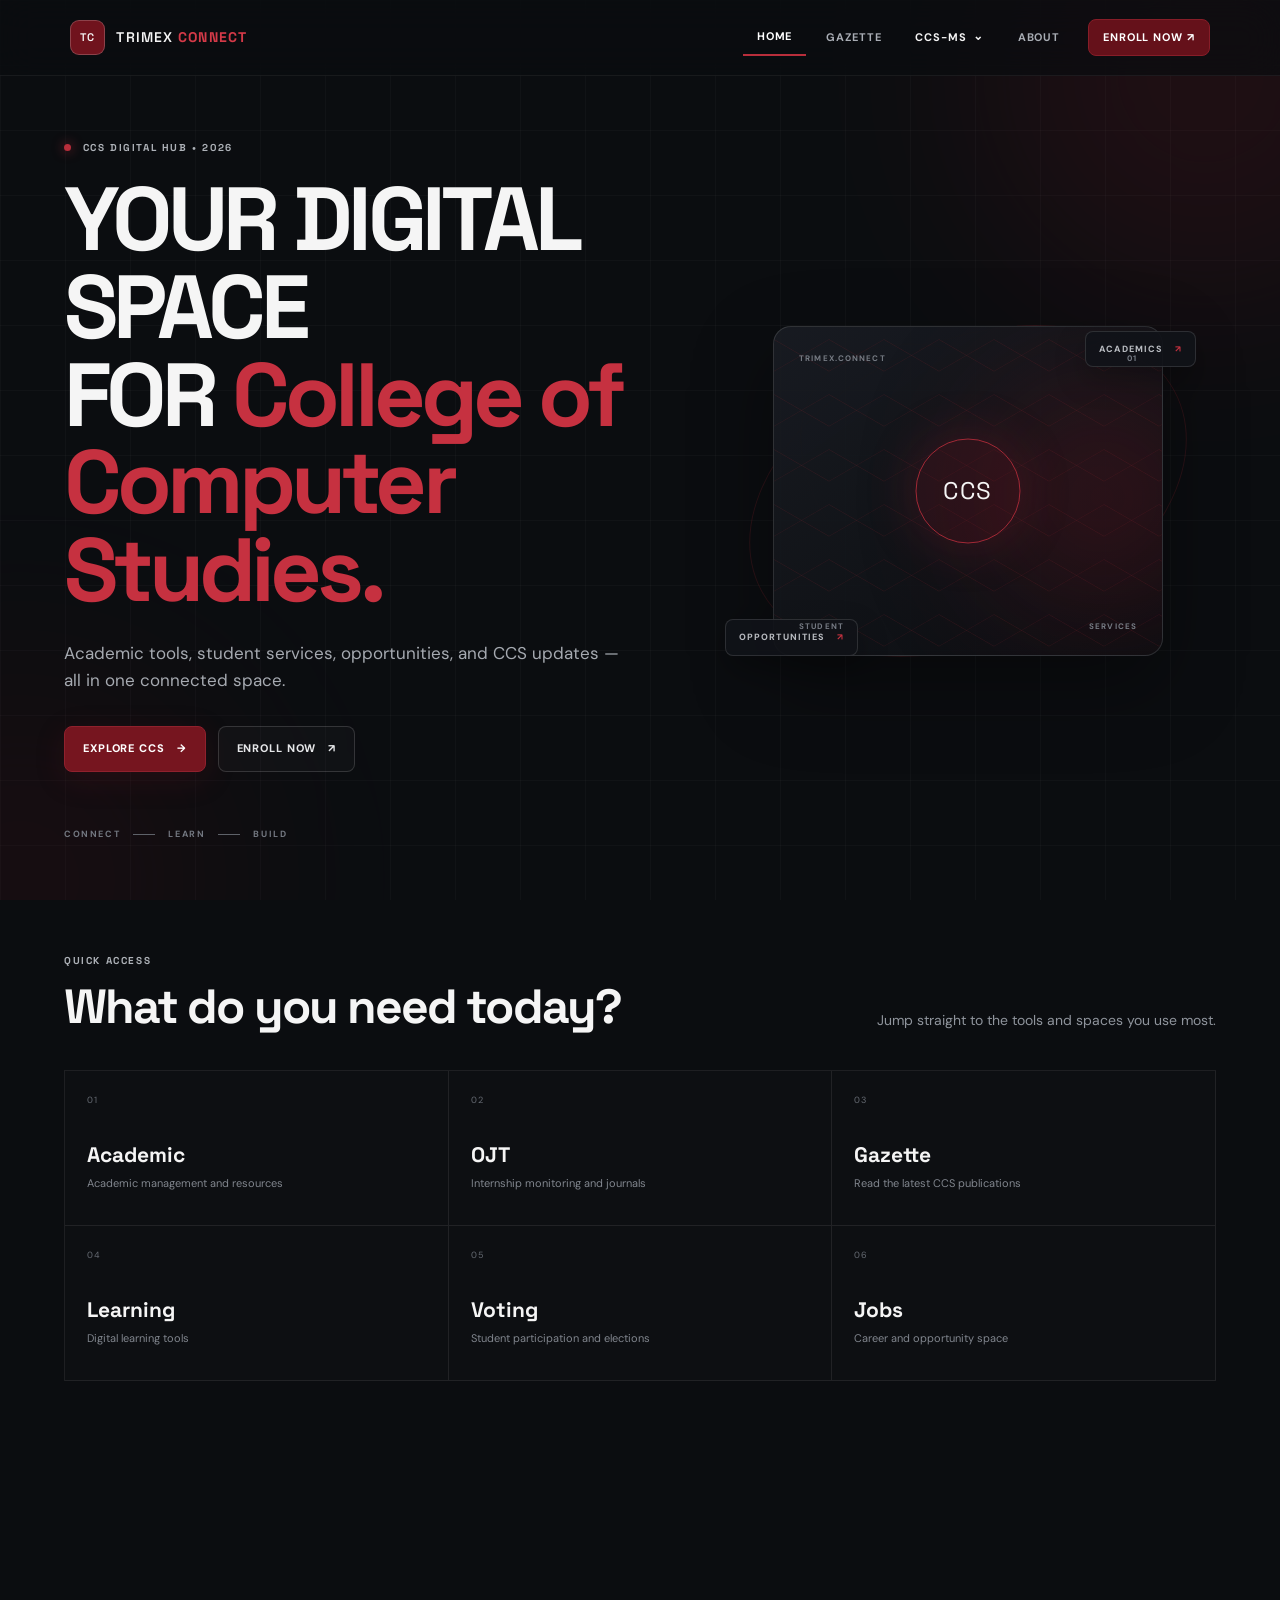
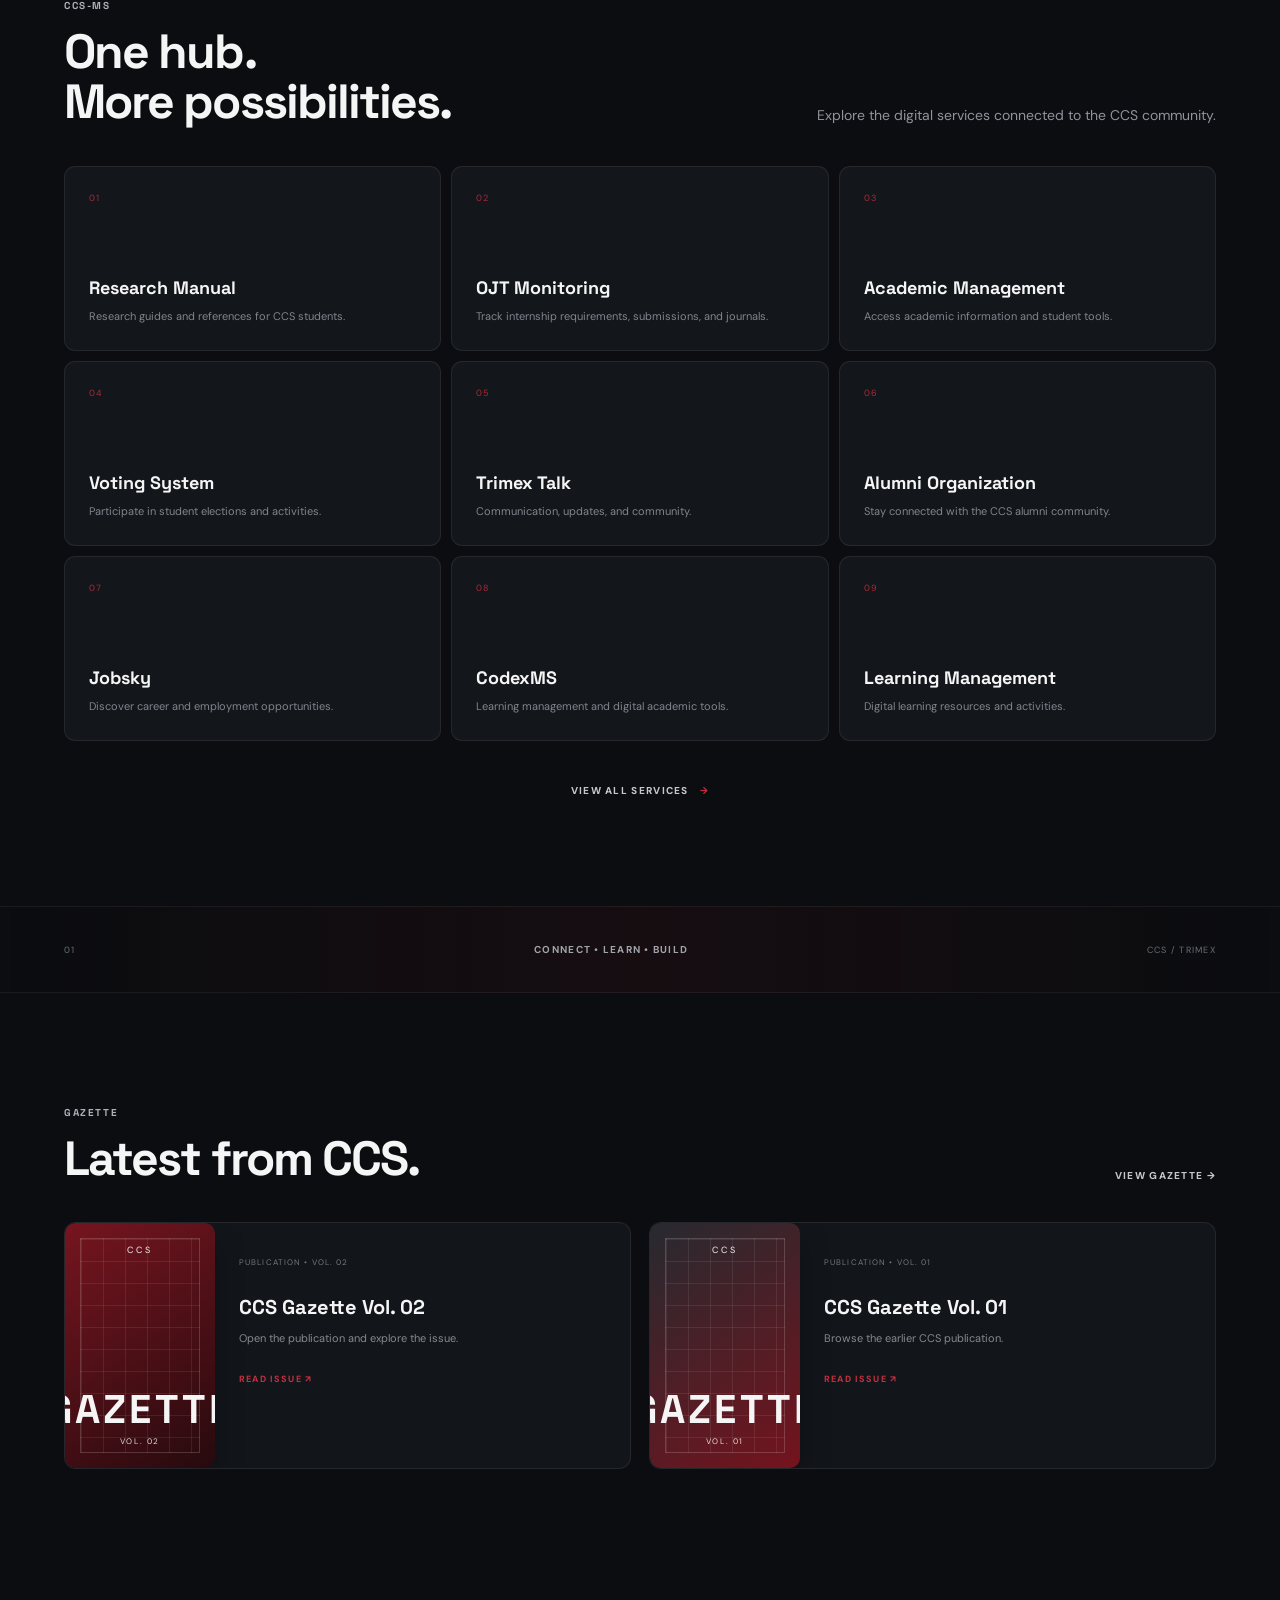
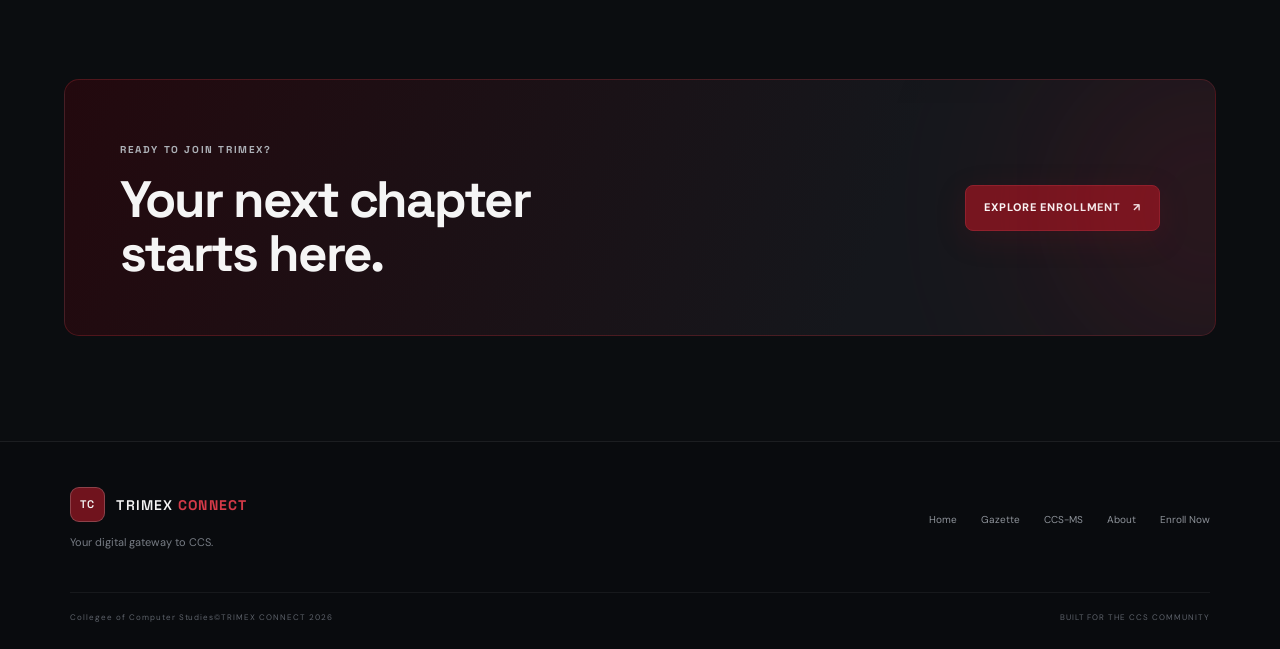
==== index.html @ 9cf64a43 "Add files via upload" ====
<!DOCTYPE html>
<html lang="en">

<head>
    <meta charset="UTF-8">
    <meta name="viewport" content="width=device-width, initial-scale=1.0">

    <meta name="description"
        content="Trimex Connect - Digital gateway for CCS students, services, publications, and opportunities.">

    <title>Trimex Connect | Home</title>

    <!-- Google Fonts -->
    <link rel="preconnect" href="https://fonts.googleapis.com">
    <link rel="preconnect" href="https://fonts.gstatic.com" crossorigin>

    <link
        href="https://fonts.googleapis.com/css2?family=DM+Sans:wght@400;500;600;700&family=Space+Grotesk:wght@500;600;700&display=swap"
        rel="stylesheet">

    <!-- CSS -->
    <link rel="stylesheet" href="style.css">
</head>

<body>

    <!-- BACKGROUND -->

    <div class="tech-background">
        <div class="grid"></div>

        <div class="glow glow-one"></div>
        <div class="glow glow-two"></div>

        <div class="circuit circuit-one"></div>
        <div class="circuit circuit-two"></div>
    </div>


    <!-- NAVIGATION -->

    <header class="navbar" id="navbar">

        <a href="index.html" class="logo">

            <span class="logo-box">TC</span>

            <span class="logo-text">
                TRIMEX <strong>CONNECT</strong>
            </span>

        </a>


        <button class="menu-button" id="menuButton" aria-label="Open navigation">

            <span></span>
            <span></span>
            <span></span>

        </button>


        <nav class="navigation" id="navigation">

            <a href="index.html" class="active">
                HOME
            </a>

            <a href="gazette.html">
                GAZETTE
            </a>

            <div class="nav-dropdown">
    <button class="nav-dropdown-toggle" type="button">
        CCS-MS
        <span class="dropdown-arrow">⌄</span>
    </button>

    <div class="nav-dropdown-menu">
        <a href="ccs-ms.html#research-management">
            Research Management System
        </a>

        <a href="ccs-ms.html#research-manual">
            Research Manual
        </a>

        <a href="ccs-ms.html#data-science">
            Data Science Platform
        </a>

        <a href="ccs-ms.html#online-compiler">
            CCS Online Compiler
        </a>

        <a href="ccs-ms.html#lms-management">
            CCS LMS Management
        </a>

        <a href="ccs-ms.html#ccs-voting">
            CCS ACTS Voting System
        </a>

        <a href="ccs-ms.html#acse-voting">
            CCS ACSE Voting System
        </a>

        <a href="ccs-ms.html#pageant-management">
            CCS Pageant Management System
        </a>

        <a href="ccs-ms.html#cybersecurity-arena">
            Cybersecurity Arena
        </a>

        <a href="ccs-ms.html#cyber-range">
            Educational Cyber Range
        </a>

        <a href="ccs-ms.html#network-training">
            Network Cybersecurity Training Lab
        </a>
    </div>
</div>

            <a href="about.html">
                ABOUT
            </a>

            <a href="enroll.html" class="enroll-button">
                ENROLL NOW <span>↗</span>
            </a>

        </nav>

    </header>



    <!-- MAIN CONTENT -->

    <main>


        <section class="hero">

            <div class="hero-content">

                <div class="eyebrow">
                    <span class="live-dot"></span>
                    CCS DIGITAL HUB • 2026
                </div>


                <h1>
                    YOUR DIGITAL SPACE
                    <br>
                    FOR <span>College of Computer Studies.</span>
                </h1>


                <p class="hero-description">
                    Academic tools, student services, opportunities,
                    and CCS updates — all in one connected space.
                </p>


                <div class="hero-buttons">

                    <a href="ccs-ms.html" class="button primary-button">
                        EXPLORE CCS
                        <span>→</span>
                    </a>

                    <a href="enroll.html" class="button secondary-button">
                        ENROLL NOW
                        <span>↗</span>
                    </a>

                </div>


                <div class="hero-tags">

                    <span>CONNECT</span>

                    <i></i>

                    <span>LEARN</span>

                    <i></i>

                    <span>BUILD</span>

                </div>

            </div>



            <!-- HERO TECH VISUAL -->

            <div class="hero-visual">

                <div class="orbit orbit-one"></div>
                <div class="orbit orbit-two"></div>


                <div class="tech-card">

                    <div class="tech-card-top">
                        <span>TRIMEX.CONNECT</span>
                        <span>01</span>
                    </div>


                    <div class="network-lines">

                        <span></span>
                        <span></span>
                        <span></span>
                        <span></span>

                    </div>


                    <div class="center-node">
                        CCS
                    </div>


                    <div class="tech-card-bottom">
                        <span>STUDENT</span>
                        <span>SERVICES</span>
                    </div>

                </div>


                <div class="floating-card floating-one">
                    ACADEMICS
                    <strong>↗</strong>
                </div>


                <div class="floating-card floating-two">
                    OPPORTUNITIES
                    <strong>↗</strong>
                </div>

            </div>

        </section>



        <!-- =====================================
             QUICK ACCESS
        ====================================== -->

        <section class="section quick-access">

            <div class="section-heading">

                <div>

                    <span class="section-label">
                        QUICK ACCESS
                    </span>

                    <h2>
                        What do you need today?
                    </h2>

                </div>


                <p>
                    Jump straight to the tools and spaces
                    you use most.
                </p>

            </div>



            <div class="quick-grid">


                <a href="ccs-ms.html#academic" class="quick-card">

                    <span class="number">
                        01
                    </span>

                    <h3>
                        Academic
                    </h3>

                    <p>
                        Academic management and resources
                    </p>

                    <span class="card-arrow">
                        ↗
                    </span>

                </a>



                <a href="ccs-ms.html#ojt" class="quick-card">

                    <span class="number">
                        02
                    </span>

                    <h3>
                        OJT
                    </h3>

                    <p>
                        Internship monitoring and journals
                    </p>

                    <span class="card-arrow">
                        ↗
                    </span>

                </a>



                <a href="gazette.html" class="quick-card">

                    <span class="number">
                        03
                    </span>

                    <h3>
                        Gazette
                    </h3>

                    <p>
                        Read the latest CCS publications
                    </p>

                    <span class="card-arrow">
                        ↗
                    </span>

                </a>



                <a href="ccs-ms.html#learning" class="quick-card">

                    <span class="number">
                        04
                    </span>

                    <h3>
                        Learning
                    </h3>

                    <p>
                        Digital learning tools
                    </p>

                    <span class="card-arrow">
                        ↗
                    </span>

                </a>



                <a href="ccs-ms.html#voting" class="quick-card">

                    <span class="number">
                        05
                    </span>

                    <h3>
                        Voting
                    </h3>

                    <p>
                        Student participation and elections
                    </p>

                    <span class="card-arrow">
                        ↗
                    </span>

                </a>



                <a href="ccs-ms.html#jobs" class="quick-card">

                    <span class="number">
                        06
                    </span>

                    <h3>
                        Jobs
                    </h3>

                    <p>
                        Career and opportunity space
                    </p>

                    <span class="card-arrow">
                        ↗
                    </span>

                </a>

            </div>

        </section>



        <!-- =====================================
             CCS DIGITAL HUB
        ====================================== -->

        <section class="section digital-hub">

            <div class="section-heading">

                <div>

                    <span class="section-label">
                        CCS-MS
                    </span>

                    <h2>
                        One hub.
                        <br>
                        More possibilities.
                    </h2>

                </div>


                <p>
                    Explore the digital services connected
                    to the CCS community.
                </p>

            </div>



            <div class="service-grid">


                <a href="ccs-ms.html#research" class="service-card">

                    <span class="service-number">
                        01
                    </span>

                    <div>

                        <h3>
                            Research Manual
                        </h3>

                        <p>
                            Research guides and references
                            for CCS students.
                        </p>

                    </div>

                    <span class="service-arrow">
                        ↗
                    </span>

                </a>



                <a href="ccs-ms.html#ojt" class="service-card">

                    <span class="service-number">
                        02
                    </span>

                    <div>

                        <h3>
                            OJT Monitoring
                        </h3>

                        <p>
                            Track internship requirements,
                            submissions, and journals.
                        </p>

                    </div>

                    <span class="service-arrow">
                        ↗
                    </span>

                </a>



                <a href="ccs-ms.html#academic" class="service-card">

                    <span class="service-number">
                        03
                    </span>

                    <div>

                        <h3>
                            Academic Management
                        </h3>

                        <p>
                            Access academic information
                            and student tools.
                        </p>

                    </div>

                    <span class="service-arrow">
                        ↗
                    </span>

                </a>



                <a href="ccs-ms.html#voting" class="service-card">

                    <span class="service-number">
                        04
                    </span>

                    <div>

                        <h3>
                            Voting System
                        </h3>

                        <p>
                            Participate in student elections
                            and activities.
                        </p>

                    </div>

                    <span class="service-arrow">
                        ↗
                    </span>

                </a>



                <a href="ccs-ms.html#talk" class="service-card">

                    <span class="service-number">
                        05
                    </span>

                    <div>

                        <h3>
                            Trimex Talk
                        </h3>

                        <p>
                            Communication, updates,
                            and community.
                        </p>

                    </div>

                    <span class="service-arrow">
                        ↗
                    </span>

                </a>



                <a href="ccs-ms.html#alumni" class="service-card">

                    <span class="service-number">
                        06
                    </span>

                    <div>

                        <h3>
                            Alumni Organization
                        </h3>

                        <p>
                            Stay connected with the
                            CCS alumni community.
                        </p>

                    </div>

                    <span class="service-arrow">
                        ↗
                    </span>

                </a>



                <a href="ccs-ms.html#jobs" class="service-card">

                    <span class="service-number">
                        07
                    </span>

                    <div>

                        <h3>
                            Jobsky
                        </h3>

                        <p>
                            Discover career and
                            employment opportunities.
                        </p>

                    </div>

                    <span class="service-arrow">
                        ↗
                    </span>

                </a>



                <a href="ccs-ms.html#codex" class="service-card">

                    <span class="service-number">
                        08
                    </span>

                    <div>

                        <h3>
                            CodexMS
                        </h3>

                        <p>
                            Learning management and
                            digital academic tools.
                        </p>

                    </div>

                    <span class="service-arrow">
                        ↗
                    </span>

                </a>



                <a href="ccs-ms.html#learning" class="service-card">

                    <span class="service-number">
                        09
                    </span>

                    <div>

                        <h3>
                            Learning Management
                        </h3>

                        <p>
                            Digital learning resources
                            and activities.
                        </p>

                    </div>

                    <span class="service-arrow">
                        ↗
                    </span>

                </a>

            </div>


            <div class="center-link">

                <a href="ccs-ms.html">
                    VIEW ALL SERVICES
                    <span>→</span>
                </a>

            </div>

        </section>



        <!-- =====================================
             TECH DIVIDER
        ====================================== -->

        <section class="tech-divider">

            <div class="tech-divider-inner">

                <span>01</span>

                <strong>
                    CONNECT • LEARN • BUILD
                </strong>

                <span>
                    CCS / TRIMEX
                </span>

            </div>

        </section>



        <!-- =====================================
             GAZETTE PREVIEW
        ====================================== -->

        <section class="section gazette-section">

            <div class="section-heading">

                <div>

                    <span class="section-label">
                        GAZETTE
                    </span>

                    <h2>
                        Latest from CCS.
                    </h2>

                </div>


                <a href="gazette.html" class="heading-link">
                    VIEW GAZETTE →
                </a>

            </div>



            <div class="gazette-grid">


                <a href="gazette.html#vol2" class="gazette-card">

                    <div class="gazette-cover cover-two">

                        <span>
                            CCS
                        </span>

                        <strong>
                            GAZETTE
                        </strong>

                        <small>
                            VOL. 02
                        </small>

                    </div>


                    <div class="gazette-info">

                        <span class="issue-label">
                            PUBLICATION • VOL. 02
                        </span>

                        <h3>
                            CCS Gazette Vol. 02
                        </h3>

                        <p>
                            Open the publication and
                            explore the issue.
                        </p>

                        <strong class="read-link">
                            READ ISSUE ↗
                        </strong>

                    </div>

                </a>



                <a href="gazette.html#vol1" class="gazette-card">

                    <div class="gazette-cover cover-one">

                        <span>
                            CCS
                        </span>

                        <strong>
                            GAZETTE
                        </strong>

                        <small>
                            VOL. 01
                        </small>

                    </div>


                    <div class="gazette-info">

                        <span class="issue-label">
                            PUBLICATION • VOL. 01
                        </span>

                        <h3>
                            CCS Gazette Vol. 01
                        </h3>

                        <p>
                            Browse the earlier CCS
                            publication.
                        </p>

                        <strong class="read-link">
                            READ ISSUE ↗
                        </strong>

                    </div>

                </a>

            </div>

        </section>



        <!-- =====================================
             ENROLL CTA
        ====================================== -->

        <section class="section enrollment-section">

            <div class="enrollment-panel">

                <div>

                    <span class="section-label">
                        READY TO JOIN TRIMEX?
                    </span>

                    <h2>
                        Your next chapter
                        <br>
                        starts here.
                    </h2>

                </div>


                <a href="enroll.html" class="button primary-button">
                    EXPLORE ENROLLMENT
                    <span>↗</span>
                </a>

            </div>

        </section>

    </main>



    <!-- =========================================
         FOOTER
    ========================================== -->

    <footer class="footer">

        <div class="footer-main">

            <div>

                <a href="index.html" class="logo">

                    <span class="logo-box">
                        TC
                    </span>

                    <span class="logo-text">
                        TRIMEX <strong>CONNECT</strong>
                    </span>

                </a>

                <p>
                    Your digital gateway to CCS.
                </p>

            </div>


            <div class="footer-links">

                <a href="index.html">Home</a>

                <a href="gazette.html">Gazette</a>

                <a href="ccs-ms.html">CCS-MS</a>

                <a href="about.html">About</a>

                <a href="enroll.html">Enroll Now</a>

            </div>

        </div>


        <div class="footer-bottom">

            <span>
                Collegee of Computer Studies©TRIMEX CONNECT 2026
            </span>

            <span>
                BUILT FOR THE CCS COMMUNITY
            </span>

        </div>

    </footer>


    <!-- JavaScript -->
    <script src="johnson.js"></script>

</body>

</html>
---- style.css ----
/* =========================================================
   TRIMEX CONNECT — CLEAN MASTER STYLESHEET
   Replaces the previous appended/duplicate CSS.
   ========================================================= */

/* -------------------------
   RESET + VARIABLES
------------------------- */
:root {
    --bg: #0b0d10;
    --surface: #14171c;
    --surface-2: #111419;
    --surface-3: #17191f;
    --red-dark: #65111a;
    --red: #74131d;
    --red-bright: #b82e3b;
    --red-light: #c63140;
    --text: #f5f5f5;
    --muted: #a5a8ae;
    --muted-2: #90949b;
    --line: rgba(255,255,255,.08);
    --line-soft: rgba(255,255,255,.06);
    --radius: 18px;
}

* {
    margin: 0;
    padding: 0;
    box-sizing: border-box;
}

html {
    scroll-behavior: smooth;
}

body {
    min-height: 100vh;
    overflow-x: hidden;
    background: var(--bg);
    color: var(--text);
    font-family: "DM Sans", sans-serif;
    line-height: 1.6;
}

a {
    color: inherit;
    text-decoration: none;
}

button,
input,
textarea,
select {
    font: inherit;
}

button {
    cursor: pointer;
}

img,
video {
    max-width: 100%;
}

::selection {
    color: #fff;
    background: var(--red-bright);
}

/* -------------------------
   GLOBAL TECH BACKGROUND
------------------------- */
.tech-background {
    position: fixed;
    inset: 0;
    z-index: -1;
    overflow: hidden;
    pointer-events: none;
    background: var(--bg);
}

.grid {
    position: absolute;
    inset: 0;
    background-image:
        linear-gradient(rgba(255,255,255,.025) 1px, transparent 1px),
        linear-gradient(90deg, rgba(255,255,255,.025) 1px, transparent 1px);
    background-size: 65px 65px;
}

.glow {
    position: absolute;
    border-radius: 50%;
    filter: blur(100px);
    opacity: .14;
}

.glow-one {
    top: -150px;
    right: -150px;
    width: 450px;
    height: 450px;
    background: #9b1d2b;
}

.glow-two {
    bottom: -180px;
    left: -180px;
    width: 400px;
    height: 400px;
    background: #65101a;
}

/* -------------------------
   NAVBAR
------------------------- */
.navbar {
    position: fixed;
    top: 0;
    left: 0;
    right: 0;
    z-index: 100;
    height: 76px;
    display: flex;
    align-items: center;
    justify-content: space-between;
    padding: 0 5.5%;
    background: rgba(11,13,16,.72);
    border-bottom: 1px solid rgba(255,255,255,.06);
    backdrop-filter: blur(18px);
    transition: .3s ease;
}

.navbar.scrolled {
    background: rgba(11,13,16,.96);
    box-shadow: 0 15px 40px rgba(0,0,0,.25);
}

.logo {
    display: flex;
    align-items: center;
    gap: 11px;
    font-family: "Space Grotesk", sans-serif;
    font-size: 14px;
    font-weight: 600;
    letter-spacing: .08em;
}

.logo strong {
    color: #d43a48;
}

.logo-box {
    width: 35px;
    height: 35px;
    display: grid;
    place-items: center;
    border: 1px solid rgba(255,255,255,.2);
    border-radius: 9px;
    background: #70131d;
    font-size: 11px;
}

.navigation {
    display: flex;
    align-items: center;
    gap: 6px;
}

.navigation > a,
.nav-dropdown-toggle {
    padding: 9px 14px;
    color: #a9adb4;
    font-size: 11px;
    font-weight: 700;
    letter-spacing: .08em;
    transition: .2s ease;
}

.navigation > a:hover,
.nav-dropdown-toggle:hover {
    color: #fff;
}

.navigation > a.active,
.nav-dropdown-toggle.active {
    color: #fff;
    border-bottom: 2px solid var(--red-bright);
}

.navigation .enroll-button {
    margin-left: 8px;
    color: #fff;
    background: var(--red-dark);
    border: 1px solid #871d28;
    border-radius: 8px;
}

.navigation .enroll-button:hover {
    background: #861c27;
}

.menu-button {
    display: none;
    padding: 5px;
    border: 0;
    background: transparent;
}

.menu-button span {
    display: block;
    width: 23px;
    height: 2px;
    margin: 5px;
    border-radius: 4px;
    background: #fff;
}

/* -------------------------
   CCS-MS DROPDOWN
------------------------- */
.nav-dropdown {
    position: relative;
}

.nav-dropdown-toggle {
    display: flex;
    align-items: center;
    gap: 6px;
    border: 0;
    background: transparent;
    color: inherit;
}

.dropdown-arrow {
    display: inline-block;
    font-size: .72rem;
    transition: transform .25s ease;
}

.nav-dropdown:hover .dropdown-arrow,
.nav-dropdown.open .dropdown-arrow {
    transform: rotate(180deg);
}

.nav-dropdown-menu {
    position: absolute;
    top: calc(100% + 18px);
    left: 50%;
    z-index: 1000;
    width: 330px;
    max-height: 520px;
    overflow-y: auto;
    display: flex;
    flex-direction: column;
    gap: 2px;
    padding: 10px;
    border: 1px solid var(--line);
    border-radius: 14px;
    background: rgba(20,23,28,.98);
    box-shadow: 0 20px 50px rgba(0,0,0,.45);
    opacity: 0;
    visibility: hidden;
    pointer-events: none;
    transform: translateX(-50%) translateY(-8px);
    transition: opacity .2s ease, transform .2s ease, visibility .2s ease;
}

.nav-dropdown-menu::before {
    content: "";
    position: absolute;
    top: -6px;
    left: 50%;
    width: 12px;
    height: 12px;
    border-top: 1px solid var(--line);
    border-left: 1px solid var(--line);
    background: var(--surface);
    transform: translateX(-50%) rotate(45deg);
}

.nav-dropdown:hover .nav-dropdown-menu,
.nav-dropdown.open .nav-dropdown-menu {
    opacity: 1;
    visibility: visible;
    pointer-events: auto;
    transform: translateX(-50%) translateY(0);
}

.nav-dropdown-menu a {
    display: block;
    padding: 12px 14px;
    border-radius: 8px;
    color: #d7d9dd;
    font-size: .82rem;
    line-height: 1.35;
    transition: background .2s ease, color .2s ease, padding-left .2s ease;
}

.nav-dropdown-menu a:hover,
.nav-dropdown-menu a:focus {
    padding-left: 18px;
    color: #fff;
    background: rgba(184,46,59,.14);
    outline: none;
}

.nav-dropdown-menu::-webkit-scrollbar {
    width: 5px;
}

.nav-dropdown-menu::-webkit-scrollbar-thumb {
    border-radius: 10px;
    background: rgba(184,46,59,.5);
}

/* -------------------------
   SHARED TEXT + BUTTONS
------------------------- */
.eyebrow,
.section-label {
    color: #aeb2b8;
    font-family: "Space Grotesk", sans-serif;
    font-size: 10px;
    font-weight: 700;
    letter-spacing: .16em;
}

.live-dot,
.status-dot {
    display: inline-block;
    width: 7px;
    height: 7px;
    border-radius: 50%;
    background: var(--red-bright);
    box-shadow: 0 0 12px rgba(184,46,59,.8);
}

.live-dot {
    margin-right: 7px;
}

.button {
    display: inline-flex;
    align-items: center;
    justify-content: center;
    gap: 12px;
    padding: 13px 18px;
    border-radius: 8px;
    font-size: 11px;
    font-weight: 800;
    letter-spacing: .08em;
    transition: .25s ease;
}

.primary-button {
    color: #fff;
    background: #76151f;
    border: 1px solid #90212d;
    box-shadow: 0 8px 30px rgba(112,18,29,.2);
}

.primary-button:hover {
    background: #96212e;
    transform: translateY(-2px);
}

.secondary-button {
    color: #e6e7e9;
    background: rgba(255,255,255,.025);
    border: 1px solid rgba(255,255,255,.15);
}

.secondary-button:hover {
    background: rgba(255,255,255,.06);
    transform: translateY(-2px);
}

.section {
    width: min(1180px, 90%);
    margin: auto;
    padding: 105px 0;
}

.section-heading {
    display: flex;
    align-items: flex-end;
    justify-content: space-between;
    gap: 30px;
    margin-bottom: 38px;
}

.section-heading h2 {
    margin-top: 10px;
    font-family: "Space Grotesk", sans-serif;
    font-size: clamp(30px,4vw,48px);
    line-height: 1.05;
    letter-spacing: -.04em;
}

.section-heading > p,
.section-heading p {
    max-width: 430px;
    color: #8f949c;
    font-size: 14px;
    line-height: 1.7;
}

/* -------------------------
   HOME HERO
------------------------- */
.hero {
    width: min(1180px, 90%);
    min-height: 720px;
    margin: auto;
    padding-top: 140px;
    display: grid;
    grid-template-columns: 1.1fr .9fr;
    align-items: center;
    gap: 50px;
}

.hero h1 {
    margin: 20px 0 25px;
    font-family: "Space Grotesk", sans-serif;
    font-size: clamp(50px,7vw,90px);
    line-height: .98;
    letter-spacing: -.055em;
}

.hero h1 span,
.page-hero h1 span,
.about-hero h1 span,
.gazette-hero h1 span,
.enroll-hero h1 span {
    color: var(--red-light);
}

.hero-description {
    max-width: 570px;
    color: #a6aab1;
    font-size: 17px;
}

.hero-buttons {
    display: flex;
    gap: 12px;
    margin-top: 32px;
}

.hero-tags {
    display: flex;
    align-items: center;
    gap: 13px;
    margin-top: 55px;
    color: #737881;
    font-size: 9px;
    font-weight: 700;
    letter-spacing: .18em;
}

.hero-tags i {
    width: 22px;
    height: 1px;
    background: #5e6269;
}

/* Home tech visual */
.hero-visual {
    position: relative;
    min-height: 450px;
    display: grid;
    place-items: center;
}

.tech-card {
    position: relative;
    width: min(390px,80%);
    height: 330px;
    padding: 25px;
    overflow: hidden;
    border: 1px solid rgba(255,255,255,.13);
    border-radius: 18px;
    background: linear-gradient(145deg,rgba(25,28,34,.94),rgba(12,14,18,.95));
    box-shadow: 0 30px 80px rgba(0,0,0,.35);
}

.tech-card::before {
    content: "";
    position: absolute;
    top: 60px;
    right: -50px;
    width: 220px;
    height: 220px;
    border-radius: 50%;
    background: #8c1724;
    filter: blur(75px);
    opacity: .3;
}

.tech-card-top,
.tech-card-bottom {
    position: relative;
    z-index: 3;
    display: flex;
    justify-content: space-between;
    color: #777c85;
    font-size: 8px;
    font-weight: 700;
    letter-spacing: .14em;
}

.tech-card-bottom {
    position: absolute;
    right: 25px;
    bottom: 22px;
    left: 25px;
}

.network-lines {
    position: absolute;
    inset: 0;
    opacity: .5;
    background-image:
        linear-gradient(30deg,transparent 48%,rgba(184,46,59,.25) 49%,transparent 50%),
        linear-gradient(-30deg,transparent 48%,rgba(184,46,59,.2) 49%,transparent 50%);
    background-size: 55px 55px;
}

.center-node {
    position: absolute;
    top: 50%;
    left: 50%;
    width: 105px;
    height: 105px;
    display: grid;
    place-items: center;
    border: 1px solid #a32936;
    border-radius: 50%;
    background: rgba(111,17,27,.22);
    font-family: "Space Grotesk", sans-serif;
    font-size: 24px;
    letter-spacing: .08em;
    transform: translate(-50%,-50%);
    box-shadow: 0 0 50px rgba(143,28,42,.3);
}

.hero-visual .orbit {
    position: absolute;
    border: 1px solid rgba(184,46,59,.18);
    border-radius: 50%;
}

.hero-visual .orbit-one {
    width: 460px;
    height: 300px;
    transform: rotate(-24deg);
}

.hero-visual .orbit-two {
    width: 370px;
    height: 250px;
    transform: rotate(35deg);
}

.floating-card {
    position: absolute;
    padding: 10px 13px;
    border: 1px solid rgba(255,255,255,.12);
    border-radius: 8px;
    background: rgba(17,19,24,.92);
    color: #b8bbc0;
    font-size: 9px;
    font-weight: 800;
    letter-spacing: .12em;
    box-shadow: 0 12px 30px rgba(0,0,0,.25);
}

.floating-card strong {
    margin-left: 9px;
    color: #c53240;
}

.floating-one {
    top: 65px;
    right: 4%;
}

.floating-two {
    bottom: 60px;
    left: 1%;
}

/* -------------------------
   HOME QUICK ACCESS
------------------------- */
.quick-grid {
    display: grid;
    grid-template-columns: repeat(3,1fr);
    border-top: 1px solid var(--line);
    border-left: 1px solid var(--line);
}

.quick-card {
    position: relative;
    min-height: 155px;
    padding: 22px;
    border-right: 1px solid var(--line);
    border-bottom: 1px solid var(--line);
    background: rgba(255,255,255,.012);
    transition: .25s ease;
}

.quick-card:hover {
    background: rgba(121,20,31,.08);
    transform: translateY(-3px);
}

.number {
    display: block;
    margin-bottom: 30px;
    color: #666b73;
    font-size: 9px;
    letter-spacing: .12em;
}

.quick-card h3 {
    font-family: "Space Grotesk", sans-serif;
    font-size: 21px;
}

.quick-card p {
    margin-top: 4px;
    color: #81868e;
    font-size: 11px;
}

/* Corner arrows intentionally removed. */

/* -------------------------
   HOME DIGITAL HUB
------------------------- */
.service-grid {
    display: grid;
    grid-template-columns: repeat(3,1fr);
    gap: 10px;
}

.service-card {
    position: relative;
    min-height: 185px;
    padding: 24px;
    display: flex;
    flex-direction: column;
    justify-content: space-between;
    border: 1px solid rgba(255,255,255,.075);
    border-radius: 11px;
    background: #13161b;
    transition: .25s ease;
}

.service-card:hover {
    border-color: rgba(184,46,59,.55);
    background: #17191f;
    transform: translateY(-4px);
}

.service-number {
    color: #a82b38;
    font-size: 9px;
    letter-spacing: .12em;
}

.service-card h3 {
    margin-top: 18px;
    font-family: "Space Grotesk", sans-serif;
    font-size: 18px;
}

.service-card p {
    margin-top: 5px;
    color: #81868f;
    font-size: 11px;
}

.service-arrow,
.card-arrow {
    display: none !important;
}

.center-link {
    margin-top: 35px;
    text-align: center;
}

.center-link a,
.heading-link {
    color: #c5c7cb;
    font-size: 10px;
    font-weight: 800;
    letter-spacing: .13em;
}

.center-link a span {
    margin-left: 8px;
    color: #c12e3d;
}

/* -------------------------
   TECH DIVIDER
------------------------- */
.tech-divider {
    border-top: 1px solid var(--line-soft);
    border-bottom: 1px solid var(--line-soft);
    background: linear-gradient(90deg,transparent,rgba(100,16,26,.13),transparent);
}

.tech-divider-inner {
    width: min(1180px,90%);
    height: 85px;
    margin: auto;
    display: flex;
    align-items: center;
    justify-content: space-between;
    color: #686d75;
    font-size: 9px;
    letter-spacing: .14em;
}

.tech-divider-inner strong {
    color: #a1a5ab;
    font-size: 10px;
}

/* -------------------------
   HOME GAZETTE PREVIEW
------------------------- */
.gazette-grid {
    display: grid;
    grid-template-columns: repeat(2,1fr);
    gap: 18px;
}

.gazette-card {
    display: grid;
    grid-template-columns: 150px 1fr;
    min-height: 240px;
    overflow: hidden;
    border: 1px solid var(--line);
    border-radius: 12px;
    background: #12151a;
    transition: .25s ease;
}

.gazette-card:hover {
    border-color: rgba(184,46,59,.45);
    transform: translateY(-4px);
}

.gazette-cover {
    position: relative;
    min-height: 245px;
    padding: 20px;
    display: flex;
    flex-direction: column;
    justify-content: center;
    align-items: center;
    overflow: hidden;
    border-radius: 10px;
    text-align: center;
    background: linear-gradient(145deg,#74131d,#17191e 65%);
    box-shadow: 0 15px 30px rgba(0,0,0,.25);
}

.gazette-cover::before {
    content: "";
    position: absolute;
    inset: 15px;
    border: 1px solid rgba(255,255,255,.17);
    background-image:
        linear-gradient(rgba(255,255,255,.08) 1px,transparent 1px),
        linear-gradient(90deg,rgba(255,255,255,.08) 1px,transparent 1px);
    background-size: 22px 22px;
}

.gazette-cover-one,
.cover-one {
    background: linear-gradient(145deg,#272a30,#74131d);
}

.cover-two {
    background: linear-gradient(145deg,#76151f,#260a0e);
}

.gazette-cover span,
.gazette-cover strong,
.gazette-cover small {
    position: relative;
    z-index: 2;
}

.gazette-cover span {
    font-size: 9px;
    letter-spacing: .3em;
}

.gazette-cover strong {
    font-family: "Space Grotesk", sans-serif;
    font-size: 25px;
    letter-spacing: .08em;
}

.gazette-cover small {
    margin-top: 7px;
    color: #ddd;
    font-size: 8px;
    letter-spacing: .2em;
}

.gazette-info {
    padding: 24px;
}

.issue-label {
    color: #737880;
    font-size: 8px;
    letter-spacing: .14em;
}

.gazette-info h3 {
    margin: 18px 0 7px;
    font-family: "Space Grotesk", sans-serif;
    font-size: 20px;
}

.gazette-info p {
    color: #858a92;
    font-size: 11px;
}

.read-link {
    display: block;
    margin-top: 25px;
    color: #c43140;
    font-size: 9px;
    letter-spacing: .13em;
}

/* -------------------------
   SHARED CTA + FOOTER
------------------------- */
.enrollment-panel {
    position: relative;
    display: flex;
    align-items: center;
    justify-content: space-between;
    gap: 30px;
    overflow: hidden;
    padding: 55px;
    border: 1px solid rgba(184,46,59,.3);
    border-radius: 15px;
    background: linear-gradient(110deg,#23090e,#15171c 70%);
}

.enrollment-panel::after {
    content: "";
    position: absolute;
    right: -170px;
    width: 350px;
    height: 350px;
    border-radius: 50%;
    background: #9b1c2b;
    filter: blur(90px);
    opacity: .17;
}

.enrollment-panel h2 {
    margin-top: 12px;
    font-family: "Space Grotesk", sans-serif;
    font-size: clamp(32px,4vw,52px);
    line-height: 1.05;
    letter-spacing: -.04em;
}

.footer {
    padding: 45px 5.5% 25px;
    border-top: 1px solid var(--line);
    background: #090b0e;
}

.footer-main {
    display: flex;
    justify-content: space-between;
    gap: 40px;
}

.footer p {
    margin-top: 12px;
    color: #777c84;
    font-size: 11px;
}

.footer-links {
    display: flex;
    align-items: center;
    gap: 24px;
}

.footer-links a {
    color: #8e939a;
    font-size: 10px;
    transition: .2s;
}

.footer-links a:hover {
    color: #fff;
}

.footer-bottom {
    display: flex;
    justify-content: space-between;
    margin-top: 40px;
    padding-top: 18px;
    border-top: 1px solid var(--line-soft);
    color: #5e636b;
    font-size: 8px;
    letter-spacing: .12em;
}

/* -------------------------
   CCS-MS PAGE
------------------------- */
.page-hero {
    position: relative;
    width: min(1200px,90%);
    min-height: 58vh;
    margin: auto;
    padding: 150px 30px 90px;
    display: grid;
    grid-template-columns: 1.5fr .7fr;
    align-items: center;
    gap: 50px;
}

.page-hero-content {
    max-width: 760px;
}

.page-hero h1 {
    margin: 18px 0 25px;
    font-family: "Space Grotesk", sans-serif;
    font-size: clamp(3rem,7vw,6.5rem);
    line-height: .95;
    letter-spacing: -.055em;
}

.page-hero p {
    max-width: 620px;
    color: var(--muted);
    font-size: 1.05rem;
    line-height: 1.8;
}

.page-hero-code {
    min-height: 250px;
    padding: 35px;
    display: flex;
    flex-direction: column;
    justify-content: center;
    border: 1px solid rgba(184,46,59,.25);
    border-radius: 22px;
    background: rgba(20,23,28,.75);
    box-shadow: 0 0 60px rgba(132,27,38,.08);
}

.page-hero-code span {
    color: #f5f5f5;
    font-family: "Space Grotesk", sans-serif;
    font-size: 2.4rem;
    font-weight: 700;
}

.page-hero-code small {
    margin-top: 6px;
    color: var(--red-bright);
    letter-spacing: .15em;
}

.code-line {
    width: 85%;
    height: 3px;
    margin-top: 30px;
    background: var(--red);
    opacity: .7;
}

.code-line.short {
    width: 55%;
    margin-top: 12px;
    opacity: .35;
}

.code-line + .code-line {
    margin-top: 12px;
}

.services-page,
.service-directory,
.bottom-cta,
.service-strip {
    max-width: 1200px;
    margin-right: auto;
    margin-left: auto;
}

.service-directory {
    display: grid;
    grid-template-columns: repeat(3,1fr);
    gap: 18px;
}

.directory-card {
    position: relative;
    min-height: 350px;
    padding: 28px;
    overflow: hidden;
    border: 1px solid rgba(255,255,255,.07);
    border-radius: 18px;
    background: rgba(20,23,28,.85);
    transition: transform .3s ease,border-color .3s ease,background .3s ease;
}

.directory-card::after {
    content: "";
    position: absolute;
    right: -50px;
    bottom: -50px;
    width: 120px;
    height: 120px;
    border-radius: 50%;
    background: #841b26;
    filter: blur(45px);
    opacity: 0;
    transition: opacity .3s ease;
}

.directory-card:hover {
    border-color: rgba(184,46,59,.45);
    background: rgba(25,28,34,.95);
    transform: translateY(-7px);
}

.directory-card:hover::after {
    opacity: .25;
}

.directory-number {
    color: #555960;
    font-family: "Space Grotesk", sans-serif;
    font-size: .85rem;
    letter-spacing: .1em;
}

.directory-icon {
    width: 48px;
    height: 48px;
    margin: 40px 0 25px;
    display: flex;
    align-items: center;
    justify-content: center;
    border: 1px solid rgba(184,46,59,.4);
    border-radius: 12px;
    color: var(--red-bright);
    font-family: "Space Grotesk", sans-serif;
    font-weight: 700;
}

.directory-tag {
    color: var(--red-bright);
    font-size: .68rem;
    font-weight: 700;
    letter-spacing: .15em;
}

.directory-content h3 {
    margin: 8px 0 12px;
    font-family: "Space Grotesk", sans-serif;
    font-size: 1.35rem;
}

.directory-content p {
    color: var(--muted-2);
    font-size: .92rem;
    line-height: 1.65;
}

.service-link {
    display: inline-block;
    margin-top: 25px;
    color: var(--text);
    font-size: .78rem;
    font-weight: 700;
    letter-spacing: .08em;
    transition: color .2s ease;
}

.service-link:hover {
    color: var(--red-bright);
}

.service-strip {
    position: relative;
    min-height: 350px;
    margin-top: 100px;
    margin-bottom: 100px;
    padding: 70px;
    overflow: hidden;
    border: 1px solid rgba(184,46,59,.2);
    border-radius: 25px;
    background:
        radial-gradient(circle at 85% 50%,rgba(132,27,38,.25),transparent 35%),
        #111419;
}

.strip-content {
    position: relative;
    z-index: 2;
    max-width: 600px;
}

.strip-label {
    color: var(--red-bright);
    font-size: .72rem;
    font-weight: 700;
    letter-spacing: .15em;
}

.service-strip h2 {
    margin: 18px 0;
    font-family: "Space Grotesk", sans-serif;
    font-size: clamp(2.4rem,5vw,4.5rem);
    line-height: 1;
    letter-spacing: -.04em;
}

.service-strip h2 span {
    color: var(--red-bright);
}

.service-strip p {
    max-width: 520px;
    color: #999da4;
    line-height: 1.7;
}

.strip-decoration {
    position: absolute;
    top: 50%;
    right: 8%;
    width: 260px;
    height: 180px;
    transform: translateY(-50%);
}

.network-node {
    position: absolute;
    top: 20px;
    right: 30px;
    width: 16px;
    height: 16px;
    border-radius: 50%;
    background: var(--red-bright);
    box-shadow: 0 0 25px rgba(184,46,59,.7);
}

.network-node.second {
    top: 135px;
    right: 180px;
}

.network-line {
    position: absolute;
    top: 80px;
    right: 55px;
    width: 190px;
    height: 1px;
    background: rgba(184,46,59,.45);
    transform: rotate(145deg);
}

.bottom-cta {
    padding: 60px;
    display: flex;
    align-items: center;
    justify-content: space-between;
    gap: 40px;
    border: 1px solid var(--line-soft);
    border-radius: 22px;
    background: #15181d;
}

.bottom-cta h2 {
    max-width: 600px;
    margin-top: 12px;
    font-family: "Space Grotesk", sans-serif;
    font-size: clamp(2rem,4vw,3.5rem);
}

/* -------------------------
   ENROLLMENT PAGE
------------------------- */
.enroll-hero {
    position: relative;
    width: min(1200px,90%);
    min-height: 55vh;
    margin: auto;
    padding: 150px 30px 80px;
    display: flex;
    align-items: flex-end;
    justify-content: space-between;
    gap: 50px;
}

.enroll-hero-content {
    max-width: 800px;
}

.enroll-hero h1 {
    margin: 18px 0 25px;
    font-family: "Space Grotesk", sans-serif;
    font-size: clamp(3.2rem,7vw,6.5rem);
    line-height: .94;
    letter-spacing: -.055em;
}

.enroll-hero p {
    max-width: 600px;
    color: var(--muted);
    font-size: 1.05rem;
    line-height: 1.8;
}

.enroll-status {
    padding: 12px 17px;
    border: 1px solid rgba(184,46,59,.35);
    border-radius: 100px;
    color: var(--muted);
    background: rgba(20,23,28,.7);
    font-size: .7rem;
    letter-spacing: .12em;
    white-space: nowrap;
}

.enroll-status .status-dot {
    margin-right: 8px;
}

.enrollment-grid {
    display: grid;
    grid-template-columns: repeat(3,1fr);
    gap: 18px;
}

.enrollment-card {
    position: relative;
    min-height: 470px;
    padding: 30px;
    overflow: hidden;
    display: flex;
    flex-direction: column;
    border: 1px solid rgba(255,255,255,.07);
    border-radius: 20px;
    background: rgba(20,23,28,.88);
    transition: transform .3s ease,border-color .3s ease,background .3s ease;
}

.enrollment-card::before {
    content: "";
    position: absolute;
    right: -80px;
    bottom: -80px;
    width: 180px;
    height: 180px;
    border-radius: 50%;
    background: #841b26;
    filter: blur(60px);
    opacity: 0;
    transition: opacity .3s ease;
}

.enrollment-card:hover {
    border-color: rgba(184,46,59,.45);
    transform: translateY(-8px);
}

.enrollment-card:hover::before {
    opacity: .25;
}

.enrollment-card.featured {
    border-color: rgba(184,46,59,.4);
    background: linear-gradient(145deg,rgba(116,19,29,.18),rgba(20,23,28,.95));
}

.enrollment-card.selected {
    border-color: var(--red-bright);
    background: linear-gradient(145deg,rgba(116,19,29,.24),rgba(20,23,28,.96));
    box-shadow: 0 15px 45px rgba(116,19,29,.15);
}

.enrollment-card:focus-visible {
    outline: 2px solid var(--red-bright);
    outline-offset: 3px;
}

.enrollment-top {
    display: flex;
    align-items: center;
    justify-content: space-between;
}

.enrollment-number {
    color: #555960;
    font-family: "Space Grotesk", sans-serif;
    font-size: .8rem;
}

.enrollment-arrow {
    display: none;
}

.enrollment-icon {
    width: 55px;
    height: 55px;
    margin: 55px 0 25px;
    display: flex;
    align-items: center;
    justify-content: center;
    border: 1px solid rgba(184,46,59,.4);
    border-radius: 14px;
    color: var(--red-bright);
    font-family: "Space Grotesk", sans-serif;
    font-size: 1.4rem;
    font-weight: 700;
}

.enrollment-card h3 {
    margin: 9px 0 14px;
    font-family: "Space Grotesk", sans-serif;
    font-size: 1.5rem;
}

.enrollment-card p {
    max-width: 340px;
    color: #92969d;
    font-size: .92rem;
    line-height: 1.7;
}

.enrollment-btn {
    margin-top: auto;
    align-self: flex-start;
}

.enrollment-option.selected .enrollment-btn {
    border-color: var(--red-bright);
    background: var(--red);
    color: #fff;
}

.enrollment-next-step {
    max-width: 1200px;
    margin: 35px auto 0;
    padding: 28px;
    display: none;
    align-items: flex-start;
    gap: 20px;
    border: 1px solid rgba(184,46,59,.3);
    border-radius: 18px;
    background: linear-gradient(135deg,rgba(116,19,29,.14),rgba(20,23,28,.94));
}

.enrollment-next-step.active {
    display: flex;
}

.next-step-icon {
    flex: 0 0 42px;
    width: 42px;
    height: 42px;
    display: grid;
    place-items: center;
    border: 1px solid rgba(184,46,59,.45);
    border-radius: 50%;
    color: #fff;
    background: var(--red);
    font-weight: 800;
}

.next-step-content {
    min-width: 0;
}

.next-step-content h3 {
    margin: 6px 0 7px;
    font-family: "Space Grotesk", sans-serif;
}

.next-step-content p {
    color: var(--muted-2);
    line-height: 1.65;
}

.next-step-action {
    display: inline-block;
    margin-top: 15px;
    color: var(--red-bright);
    font-size: .68rem;
    font-weight: 800;
    letter-spacing: .1em;
}

.enrollment-process {
    max-width: 1200px;
    margin: auto;
}

.process-header {
    margin-bottom: 50px;
}

.process-header h2 {
    margin-top: 12px;
}

.process-line {
    display: grid;
    grid-template-columns: repeat(3,1fr);
    gap: 20px;
}

.process-step {
    display: flex;
    gap: 20px;
    padding: 30px 0;
    border-top: 1px solid rgba(255,255,255,.1);
}

.process-step > span {
    color: var(--red-bright);
    font-family: "Space Grotesk", sans-serif;
    font-weight: 700;
}

.process-step h3 {
    margin-bottom: 8px;
    font-family: "Space Grotesk", sans-serif;
}

.process-step p {
    color: #8f939a;
    font-size: .9rem;
    line-height: 1.6;
}

.enroll-info {
    max-width: 1200px;
    margin: auto;
    padding: 45px;
    display: flex;
    align-items: flex-start;
    gap: 25px;
    border: 1px solid var(--line-soft);
    border-radius: 20px;
    background: var(--surface);
}

.info-icon {
    flex-shrink: 0;
    width: 45px;
    height: 45px;
    display: flex;
    align-items: center;
    justify-content: center;
    border: 1px solid rgba(184,46,59,.4);
    border-radius: 50%;
    color: var(--red-bright);
    font-family: "Space Grotesk", sans-serif;
    font-weight: 700;
}

.enroll-info h2 {
    margin: 8px 0 12px;
    font-family: "Space Grotesk", sans-serif;
}

.enroll-info p {
    max-width: 750px;
    color: #90949b;
    line-height: 1.7;
}

/* -------------------------
   ABOUT PAGE
------------------------- */
.about-hero {
    width: min(1200px,90%);
    min-height: 58vh;
    margin: auto;
    padding: 150px 30px 80px;
    display: flex;
    align-items: center;
    justify-content: space-between;
    gap: 60px;
}

.about-hero-content {
    max-width: 820px;
}

.about-hero h1 {
    margin: 18px 0 25px;
    font-family: "Space Grotesk", sans-serif;
    font-size: clamp(3.2rem,7vw,6.5rem);
    line-height: .94;
    letter-spacing: -.055em;
}

.about-hero p {
    max-width: 650px;
    color: var(--muted);
    font-size: 1.05rem;
    line-height: 1.8;
}

.about-mark {
    flex-shrink: 0;
    width: 190px;
    height: 190px;
    display: flex;
    flex-direction: column;
    align-items: center;
    justify-content: center;
    border: 1px solid rgba(184,46,59,.35);
    border-radius: 50%;
    background: radial-gradient(circle,rgba(116,19,29,.2),transparent 65%);
    box-shadow: 0 0 60px rgba(132,27,38,.08);
}

.about-mark span {
    color: var(--text);
    font-family: "Space Grotesk", sans-serif;
    font-size: 3rem;
    font-weight: 700;
}

.about-mark small {
    color: var(--red-bright);
    letter-spacing: .15em;
}

.about-grid {
    width: min(1200px,90%);
    margin: auto;
    display: grid;
    grid-template-columns: 1.2fr .8fr;
    gap: 80px;
}

.about-intro h2 {
    margin: 12px 0 25px;
    font-family: "Space Grotesk", sans-serif;
    font-size: clamp(2.5rem,5vw,4rem);
    line-height: 1;
    letter-spacing: -.04em;
}

.about-intro p {
    max-width: 650px;
    margin-bottom: 18px;
    color: #92969d;
    line-height: 1.8;
}

.about-details {
    align-self: center;
    border-top: 1px solid rgba(255,255,255,.1);
}

.detail-row {
    padding: 22px 0;
    display: flex;
    flex-direction: column;
    gap: 7px;
    border-bottom: 1px solid var(--line);
}

.detail-row span,
.designer-meta span {
    color: #777b82;
    font-size: .65rem;
    font-weight: 700;
    letter-spacing: .14em;
}

.detail-row strong,
.designer-meta strong {
    font-family: "Space Grotesk", sans-serif;
    font-size: 1rem;
}

.design-grid {
    width: min(1200px,90%);
    margin: auto;
    display: grid;
    grid-template-columns: repeat(3,1fr);
    gap: 18px;
}

.design-card {
    position: relative;
    min-height: 300px;
    padding: 30px;
    overflow: hidden;
    border: 1px solid rgba(255,255,255,.07);
    border-radius: 18px;
    background: rgba(20,23,28,.85);
    transition: transform .3s ease,border-color .3s ease;
}

.design-card:hover {
    border-color: rgba(184,46,59,.4);
    transform: translateY(-7px);
}

.design-number {
    color: #555960;
    font-family: "Space Grotesk", sans-serif;
    font-size: .8rem;
}

.design-icon {
    width: 48px;
    height: 48px;
    margin: 45px 0 25px;
    display: flex;
    align-items: center;
    justify-content: center;
    border: 1px solid rgba(184,46,59,.35);
    border-radius: 12px;
    color: var(--red-bright);
    font-family: "Space Grotesk", sans-serif;
    font-size: 1.2rem;
    font-weight: 700;
}

.design-card h3 {
    margin-bottom: 12px;
    font-family: "Space Grotesk", sans-serif;
    font-size: 1.35rem;
}

.design-card p {
    color: #90949b;
    font-size: .92rem;
    line-height: 1.7;
}

.designer-panel {
    width: min(1200px,90%);
    margin: auto;
    padding: 55px;
    display: grid;
    grid-template-columns: .4fr 1fr;
    gap: 70px;
    border: 1px solid var(--line);
    border-radius: 22px;
    background:
        radial-gradient(circle at 0% 100%,rgba(116,19,29,.15),transparent 35%),
        #14171c;
}

.designer-label {
    display: flex;
    flex-direction: column;
    gap: 25px;
}

.designer-initial {
    width: 130px;
    height: 130px;
    display: flex;
    align-items: center;
    justify-content: center;
    border-radius: 20px;
    background: #74131d;
    color: #fff;
    font-family: "Space Grotesk", sans-serif;
    font-size: 2.4rem;
    font-weight: 700;
    box-shadow: 0 15px 45px rgba(116,19,29,.25);
}

.designer-info h2 {
    margin-bottom: 30px;
    font-family: "Space Grotesk", sans-serif;
    font-size: clamp(2rem,4vw,3.5rem);
}

.designer-meta {
    display: grid;
    grid-template-columns: repeat(4,1fr);
    gap: 25px;
    margin-bottom: 30px;
}

.designer-meta div {
    display: flex;
    flex-direction: column;
    gap: 7px;
}

.designer-meta strong {
    font-size: .9rem;
}

.designer-info > p {
    max-width: 700px;
    color: #92969d;
    line-height: 1.8;
}

.tech-stack {
    width: min(1200px,90%);
    margin: auto;
    padding: 55px;
    display: flex;
    align-items: center;
    justify-content: space-between;
    gap: 50px;
    border-top: 1px solid var(--line);
    border-bottom: 1px solid var(--line);
}

.tech-stack h2 {
    margin-top: 10px;
    font-family: "Space Grotesk", sans-serif;
}

.tech-list {
    display: flex;
    flex-wrap: wrap;
    justify-content: flex-end;
    gap: 10px;
}

.tech-list span {
    padding: 10px 14px;
    border: 1px solid rgba(184,46,59,.25);
    border-radius: 7px;
    color: #b5b8bd;
    background: rgba(116,19,29,.08);
    font-size: .75rem;
    letter-spacing: .04em;
}

/* -------------------------
   GAZETTE PAGE
------------------------- */
.gazette-hero {
    width: min(1200px,90%);
    min-height: 58vh;
    margin: auto;
    padding: 150px 30px 80px;
    display: flex;
    align-items: center;
    justify-content: space-between;
    gap: 60px;
}

.gazette-hero-content {
    max-width: 780px;
}

.gazette-hero h1 {
    margin: 18px 0 25px;
    font-family: "Space Grotesk", sans-serif;
    font-size: clamp(3.2rem,7vw,6.5rem);
    line-height: .94;
    letter-spacing: -.055em;
}

.gazette-hero p {
    max-width: 620px;
    color: var(--muted);
    font-size: 1.05rem;
    line-height: 1.8;
}

.gazette-hero-mark {
    position: relative;
    flex-shrink: 0;
    width: 250px;
    height: 250px;
    display: flex;
    align-items: center;
    justify-content: center;
}

.gazette-mark-inner {
    position: relative;
    z-index: 2;
    width: 145px;
    height: 145px;
    display: flex;
    flex-direction: column;
    align-items: center;
    justify-content: center;
    border: 1px solid rgba(184,46,59,.5);
    border-radius: 50%;
    background: var(--surface);
    box-shadow: 0 0 45px rgba(132,27,38,.18);
}

.gazette-mark-inner span {
    font-family: "Space Grotesk", sans-serif;
    font-size: 2.2rem;
    font-weight: 700;
}

.gazette-mark-inner small {
    margin-top: 5px;
    color: var(--red-bright);
    font-size: .65rem;
    letter-spacing: .18em;
}

.gazette-hero-mark .orbit {
    position: absolute;
    border: 1px solid rgba(184,46,59,.2);
    border-radius: 50%;
}

.gazette-hero-mark .orbit-one {
    width: 205px;
    height: 205px;
    transform: rotate(25deg);
}

.gazette-hero-mark .orbit-two {
    width: 250px;
    height: 130px;
    transform: rotate(-30deg);
}

.gazette-publications {
    width: min(1200px,90%);
    margin: auto;
    display: grid;
    grid-template-columns: repeat(2,1fr);
    gap: 20px;
}

.gazette-publication {
    display: grid;
    grid-template-columns: 180px 1fr;
    gap: 28px;
    padding: 25px;
    border: 1px solid rgba(255,255,255,.07);
    border-radius: 20px;
    background: rgba(20,23,28,.88);
    transition: transform .3s ease,border-color .3s ease;
}

.gazette-publication:hover {
    border-color: rgba(184,46,59,.4);
    transform: translateY(-6px);
}

.gazette-publication-info {
    display: flex;
    flex-direction: column;
    justify-content: center;
}

.gazette-publication-info h3 {
    margin: 10px 0 12px;
    font-family: "Space Grotesk", sans-serif;
    font-size: 1.35rem;
}

.gazette-publication-info p {
    color: #90949b;
    font-size: .9rem;
    line-height: 1.7;
}

.gazette-preview-btn {
    align-self: flex-start;
    margin-top: 22px;
    cursor: pointer;
}

.cover-small {
    color: rgba(255,255,255,.6);
    font-size: .48rem;
    letter-spacing: .15em;
}

.gazette-cover strong {
    margin-top: auto;
    font-family: "Space Grotesk", sans-serif;
    font-size: 2.5rem;
    line-height: .9;
}

.cover-title {
    font-family: "Space Grotesk", sans-serif;
    font-size: 1.25rem;
    font-weight: 700;
}

.cover-volume {
    margin-top: 8px;
    color: rgba(255,255,255,.65);
    font-size: .65rem;
    letter-spacing: .15em;
}

.cover-lines {
    position: absolute;
    top: 40px;
    right: -40px;
    width: 130px;
    height: 130px;
    border: 1px solid rgba(255,255,255,.15);
    border-radius: 50%;
}

.cover-lines::after {
    content: "";
    position: absolute;
    top: 20px;
    left: 20px;
    width: 90px;
    height: 90px;
    border: 1px solid rgba(255,255,255,.1);
    border-radius: 50%;
}

/* Old PDF reader intentionally disabled. */
.gazette-reader {
    display: none !important;
}

/* Gazette video feature */
.gazette-feature {
    position: relative;
    overflow: hidden;
    padding: 34px;
    border: 1px solid var(--line);
    border-radius: 24px;
    background: linear-gradient(135deg,rgba(132,27,38,.14),rgba(20,23,28,.96) 45%);
}

.gazette-feature::before {
    content: "";
    position: absolute;
    top: -120px;
    right: -100px;
    width: 280px;
    height: 280px;
    border-radius: 50%;
    background: rgba(184,46,59,.12);
    filter: blur(60px);
    pointer-events: none;
}

.gazette-feature-header {
    position: relative;
    z-index: 1;
    display: flex;
    align-items: flex-start;
    justify-content: space-between;
    gap: 30px;
    margin-bottom: 26px;
}

.gazette-feature-header h2 {
    margin: 7px 0 10px;
    font-family: "Space Grotesk", sans-serif;
    font-size: clamp(2rem,4vw,3.2rem);
    line-height: .95;
    letter-spacing: -.04em;
}

.gazette-feature-header p {
    max-width: 620px;
    margin: 0;
    color: var(--muted);
    line-height: 1.7;
}

.feature-status {
    display: inline-flex;
    align-items: center;
    gap: 9px;
    padding: 9px 13px;
    border: 1px solid rgba(184,46,59,.35);
    border-radius: 999px;
    color: #d9dade;
    background: rgba(184,46,59,.08);
    font-size: .7rem;
    font-weight: 700;
    letter-spacing: .1em;
    white-space: nowrap;
}

.gazette-video-wrap {
    position: relative;
    z-index: 1;
    overflow: hidden;
    border: 1px solid rgba(255,255,255,.09);
    border-radius: 18px;
    background: #090b0e;
}

.gazette-video-frame {
    position: relative;
    overflow: hidden;
    aspect-ratio: 16/9;
    background: linear-gradient(135deg,rgba(116,19,29,.3),rgba(11,13,16,.95));
}

.gazette-video {
    display: block;
    width: 100%;
    height: 100%;
    object-fit: cover;
    background: #090b0e;
}

.video-overlay {
    position: absolute;
    inset: 0;
    display: flex;
    align-items: center;
    justify-content: center;
    padding: 30px;
    background: linear-gradient(90deg,rgba(7,9,12,.82),rgba(7,9,12,.35),rgba(7,9,12,.72));
    transition: opacity .3s ease,visibility .3s ease;
}

.video-overlay.hidden {
    opacity: 0;
    visibility: hidden;
    pointer-events: none;
}

.video-overlay-text {
    position: absolute;
    left: 32px;
    bottom: 30px;
    max-width: 430px;
}

.video-overlay-text h3 {
    margin: 7px 0 8px;
    font-family: "Space Grotesk", sans-serif;
    font-size: clamp(1.8rem,4vw,3rem);
    letter-spacing: -.04em;
}

.video-overlay-text p {
    margin: 0;
    color: #d0d2d6;
    font-size: .9rem;
    line-height: 1.6;
}

.video-play {
    position: relative;
    z-index: 2;
    width: 76px;
    height: 76px;
    display: grid;
    place-items: center;
    border: 1px solid rgba(255,255,255,.25);
    border-radius: 50%;
    color: #fff;
    background: rgba(184,46,59,.9);
    box-shadow: 0 0 35px rgba(184,46,59,.35);
    transition: transform .25s ease,background .25s ease,box-shadow .25s ease;
}

.video-play:hover {
    background: var(--red-bright);
    transform: scale(1.08);
    box-shadow: 0 0 45px rgba(184,46,59,.55);
}

.video-play span {
    margin-left: 4px;
    font-size: 1.25rem;
}

.gazette-video-info {
    display: flex;
    justify-content: space-between;
    gap: 30px;
    padding: 24px 26px;
    border-top: 1px solid var(--line-soft);
}

.video-info-main h3 {
    margin: 6px 0 8px;
    font-family: "Space Grotesk", sans-serif;
    font-size: 1.35rem;
}

.video-info-main p {
    max-width: 700px;
    margin: 0;
    color: var(--muted);
    font-size: .9rem;
    line-height: 1.65;
}

.video-meta {
    display: flex;
    align-items: flex-start;
    justify-content: flex-end;
    flex-wrap: wrap;
    gap: 8px;
}

.video-meta span {
    padding: 7px 10px;
    border: 1px solid var(--line);
    border-radius: 7px;
    color: #bfc2c7;
    background: rgba(255,255,255,.025);
    font-size: .65rem;
    font-weight: 700;
    letter-spacing: .08em;
}

.gazette-video-note {
    position: relative;
    z-index: 1;
    display: flex;
    align-items: center;
    justify-content: space-between;
    gap: 15px;
    margin-top: 12px;
    padding: 0 5px;
    color: #777b82;
    font-size: .65rem;
    letter-spacing: .08em;
}

.gazette-video-note strong {
    color: #8f939a;
    font-weight: 500;
    letter-spacing: 0;
}

.announcement-grid {
    width: min(1200px,90%);
    margin: auto;
    display: grid;
    grid-template-columns: repeat(3,1fr);
    gap: 18px;
}

.announcement-card {
    min-height: 270px;
    padding: 30px;
    display: flex;
    flex-direction: column;
    border: 1px solid rgba(255,255,255,.07);
    border-radius: 18px;
    background: rgba(20,23,28,.85);
    transition: transform .3s ease,border-color .3s ease;
}

.announcement-card:hover {
    border-color: rgba(184,46,59,.35);
    transform: translateY(-6px);
}

.announcement-date {
    color: var(--red-bright);
    font-size: .65rem;
    font-weight: 700;
    letter-spacing: .15em;
}

.announcement-line {
    width: 35px;
    height: 2px;
    margin: 18px 0 22px;
    background: var(--red);
}

.announcement-card h3 {
    font-family: "Space Grotesk", sans-serif;
    font-size: 1.2rem;
    line-height: 1.3;
}

.announcement-card p {
    margin-top: 12px;
    color: #90949b;
    font-size: .9rem;
    line-height: 1.65;
}

.announcement-link {
    margin-top: auto;
    padding-top: 25px;
    color: #777b82;
    font-size: .65rem;
    font-weight: 700;
    letter-spacing: .1em;
}

/* -------------------------
   RESPONSIVE — TABLET
------------------------- */
@media (max-width: 900px) {
    .navbar {
        padding: 0 5%;
    }

    .menu-button {
        display: block;
    }

    .navigation {
        position: absolute;
        top: 76px;
        left: 4%;
        right: 4%;
        display: none;
        flex-direction: column;
        align-items: stretch;
        padding: 10px;
        border: 1px solid rgba(255,255,255,.09);
        border-radius: 10px;
        background: #111419;
        box-shadow: 0 20px 50px rgba(0,0,0,.4);
    }

    .navigation.open {
        display: flex;
    }

    .navigation > a,
    .nav-dropdown-toggle {
        width: 100%;
        padding: 13px;
        text-align: left;
    }

    .navigation .enroll-button {
        margin: 5px 0 0;
        text-align: center;
    }

    .nav-dropdown {
        width: 100%;
    }

    .nav-dropdown-toggle {
        justify-content: flex-start;
        gap: 6px;
    }

    .nav-dropdown-menu {
        position: static;
        width: 100%;
        max-height: 0;
        margin: 0;
        padding: 0;
        overflow: hidden;
        border: 0;
        border-radius: 10px;
        background: rgba(255,255,255,.025);
        box-shadow: none;
        opacity: 1;
        visibility: visible;
        pointer-events: none;
        transform: none;
        transition: max-height .3s ease,padding .3s ease;
    }

    .nav-dropdown-menu::before {
        display: none;
    }

    .nav-dropdown.open .nav-dropdown-menu {
        max-height: min(480px,55vh);
        padding: 6px 0 8px;
        overflow-y: auto;
        pointer-events: auto;
    }

    .nav-dropdown-menu a {
        width: 100%;
        padding: 10px 12px 10px 18px;
        border-left: 2px solid transparent;
        border-radius: 6px;
        color: #aeb1b7;
        font-size: .78rem;
    }

    .nav-dropdown-menu a:hover,
    .nav-dropdown-menu a:focus {
        padding-left: 22px;
        border-left-color: var(--red-bright);
        background: rgba(184,46,59,.12);
        color: #fff;
    }

    .hero {
        grid-template-columns: 1fr;
        padding-top: 135px;
    }

    .hero-visual {
        min-height: 360px;
    }

    .quick-grid,
    .service-grid {
        grid-template-columns: repeat(2,1fr);
    }

    .gazette-grid {
        grid-template-columns: 1fr;
    }

    .enrollment-panel {
        display: block;
    }

    .enrollment-panel .button {
        margin-top: 25px;
    }

    .footer-main {
        flex-direction: column;
    }

    .footer-links {
        flex-wrap: wrap;
    }

    .page-hero {
        grid-template-columns: 1fr;
        padding-top: 130px;
    }

    .page-hero-code {
        max-width: 500px;
    }

    .service-directory {
        grid-template-columns: repeat(2,1fr);
    }

    .section-heading {
        align-items: flex-start;
        flex-direction: column;
    }

    .strip-decoration {
        opacity: .35;
    }

    .bottom-cta {
        flex-direction: column;
        align-items: flex-start;
    }

    .enroll-hero {
        min-height: auto;
        padding-top: 130px;
        flex-direction: column;
        align-items: flex-start;
    }

    .enrollment-grid {
        grid-template-columns: 1fr;
    }

    .enrollment-card {
        min-height: 400px;
    }

    .process-line {
        grid-template-columns: 1fr;
    }

    .about-hero {
        min-height: auto;
        padding-top: 130px;
    }

    .about-mark {
        width: 150px;
        height: 150px;
    }

    .about-grid {
        grid-template-columns: 1fr;
        gap: 50px;
    }

    .design-grid {
        grid-template-columns: 1fr;
    }

    .designer-panel {
        grid-template-columns: 1fr;
        gap: 40px;
    }

    .designer-meta {
        grid-template-columns: repeat(2,1fr);
    }

    .tech-stack {
        flex-direction: column;
        align-items: flex-start;
    }

    .tech-list {
        justify-content: flex-start;
    }

    .gazette-hero {
        min-height: auto;
        padding-top: 130px;
    }

    .gazette-hero-mark {
        width: 190px;
        height: 190px;
    }

    .gazette-mark-inner {
        width: 120px;
        height: 120px;
    }

    .gazette-publications {
        grid-template-columns: 1fr;
    }

    .announcement-grid {
        grid-template-columns: 1fr;
    }

    .gazette-feature {
        padding: 24px;
    }

    .gazette-feature-header {
        flex-direction: column;
        gap: 18px;
    }

    .gazette-video-info {
        flex-direction: column;
    }

    .video-meta {
        justify-content: flex-start;
    }
}

/* -------------------------
   RESPONSIVE — PHONE
------------------------- */
@media (max-width: 600px) {
    .navbar {
        height: 70px;
    }

    .navigation {
        top: 70px;
    }

    .section {
        padding: 75px 0;
    }

    .hero {
        min-height: auto;
    }

    .hero h1 {
        font-size: 51px;
    }

    .hero-description {
        font-size: 14px;
    }

    .hero-buttons {
        flex-direction: column;
    }

    .hero-tags {
        margin-top: 35px;
    }

    .hero-visual {
        min-height: 300px;
    }

    .tech-card {
        width: min(390px,92%);
        height: 260px;
    }

    .hero-visual .orbit-one {
        width: 340px;
        height: 230px;
    }

    .hero-visual .orbit-two {
        width: 290px;
        height: 190px;
    }

    .floating-card {
        font-size: 7px;
    }

    .floating-one {
        right: 0;
    }

    .floating-two {
        left: 0;
    }

    .section-heading {
        display: block;
    }

    .section-heading > p {
        margin-top: 14px;
    }

    .quick-grid,
    .service-grid {
        grid-template-columns: 1fr;
    }

    .quick-card {
        min-height: 140px;
    }

    .gazette-card {
        grid-template-columns: 115px 1fr;
    }

    .gazette-info {
        padding: 18px;
    }

    .gazette-info h3 {
        font-size: 16px;
    }

    .read-link {
        margin-top: 15px;
    }

    .enrollment-panel {
        padding: 32px;
    }

    .enrollment-next-step {
        padding: 22px;
        gap: 14px;
    }

    .footer-bottom {
        display: block;
    }

    .footer-bottom span {
        display: block;
        margin-top: 7px;
    }

    .page-hero {
        padding: 120px 20px 70px;
    }

    .page-hero h1 {
        font-size: 3.3rem;
    }

    .service-directory {
        grid-template-columns: 1fr;
    }

    .directory-card {
        min-height: 300px;
    }

    .service-strip {
        margin: 70px 20px;
        padding: 40px 28px;
    }

    .strip-decoration {
        display: none;
    }

    .bottom-cta {
        padding: 40px 25px;
    }

    .enroll-hero {
        padding: 120px 20px 60px;
    }

    .enroll-hero h1 {
        font-size: 3.3rem;
    }

    .enrollment-card {
        padding: 25px;
    }

    .enroll-info {
        padding: 30px 25px;
        flex-direction: column;
    }

    .about-hero {
        padding: 120px 20px 60px;
        flex-direction: column;
        align-items: flex-start;
    }

    .about-hero h1 {
        font-size: 3.3rem;
    }

    .about-mark {
        width: 120px;
        height: 120px;
    }

    .about-mark span {
        font-size: 2rem;
    }

    .designer-panel {
        padding: 35px 25px;
    }

    .designer-initial {
        width: 100px;
        height: 100px;
    }

    .designer-meta {
        grid-template-columns: 1fr;
    }

    .tech-stack {
        padding: 40px 0;
    }

    .gazette-hero {
        padding: 120px 20px 60px;
        flex-direction: column;
        align-items: flex-start;
    }

    .gazette-hero h1 {
        font-size: 3.3rem;
    }

    .gazette-hero-mark {
        align-self: center;
    }

    .gazette-publication {
        grid-template-columns: 1fr;
    }

    .gazette-cover {
        min-height: 330px;
    }

    .gazette-feature {
        padding: 18px;
        border-radius: 18px;
    }

    .gazette-feature-header h2 {
        font-size: 2rem;
    }

    .gazette-video-frame {
        aspect-ratio: 16/10;
    }

    .video-overlay {
        padding: 20px;
    }

    .video-overlay-text {
        right: 20px;
        bottom: 20px;
        left: 20px;
    }

    .video-overlay-text h3 {
        font-size: 1.7rem;
    }

    .video-overlay-text p {
        display: none;
    }

    .video-play {
        width: 62px;
        height: 62px;
    }

    .gazette-video-info {
        padding: 20px;
    }

    .gazette-video-note {
        flex-direction: column;
        align-items: flex-start;
    }
}

/* -------------------------
   ACCESSIBILITY
------------------------- */
@media (prefers-reduced-motion: reduce) {
    html {
        scroll-behavior: auto;
    }

    *,
    *::before,
    *::after {
        animation-duration: .01ms !important;
        animation-iteration-count: 1 !important;
        transition-duration: .01ms !important;
    }
}
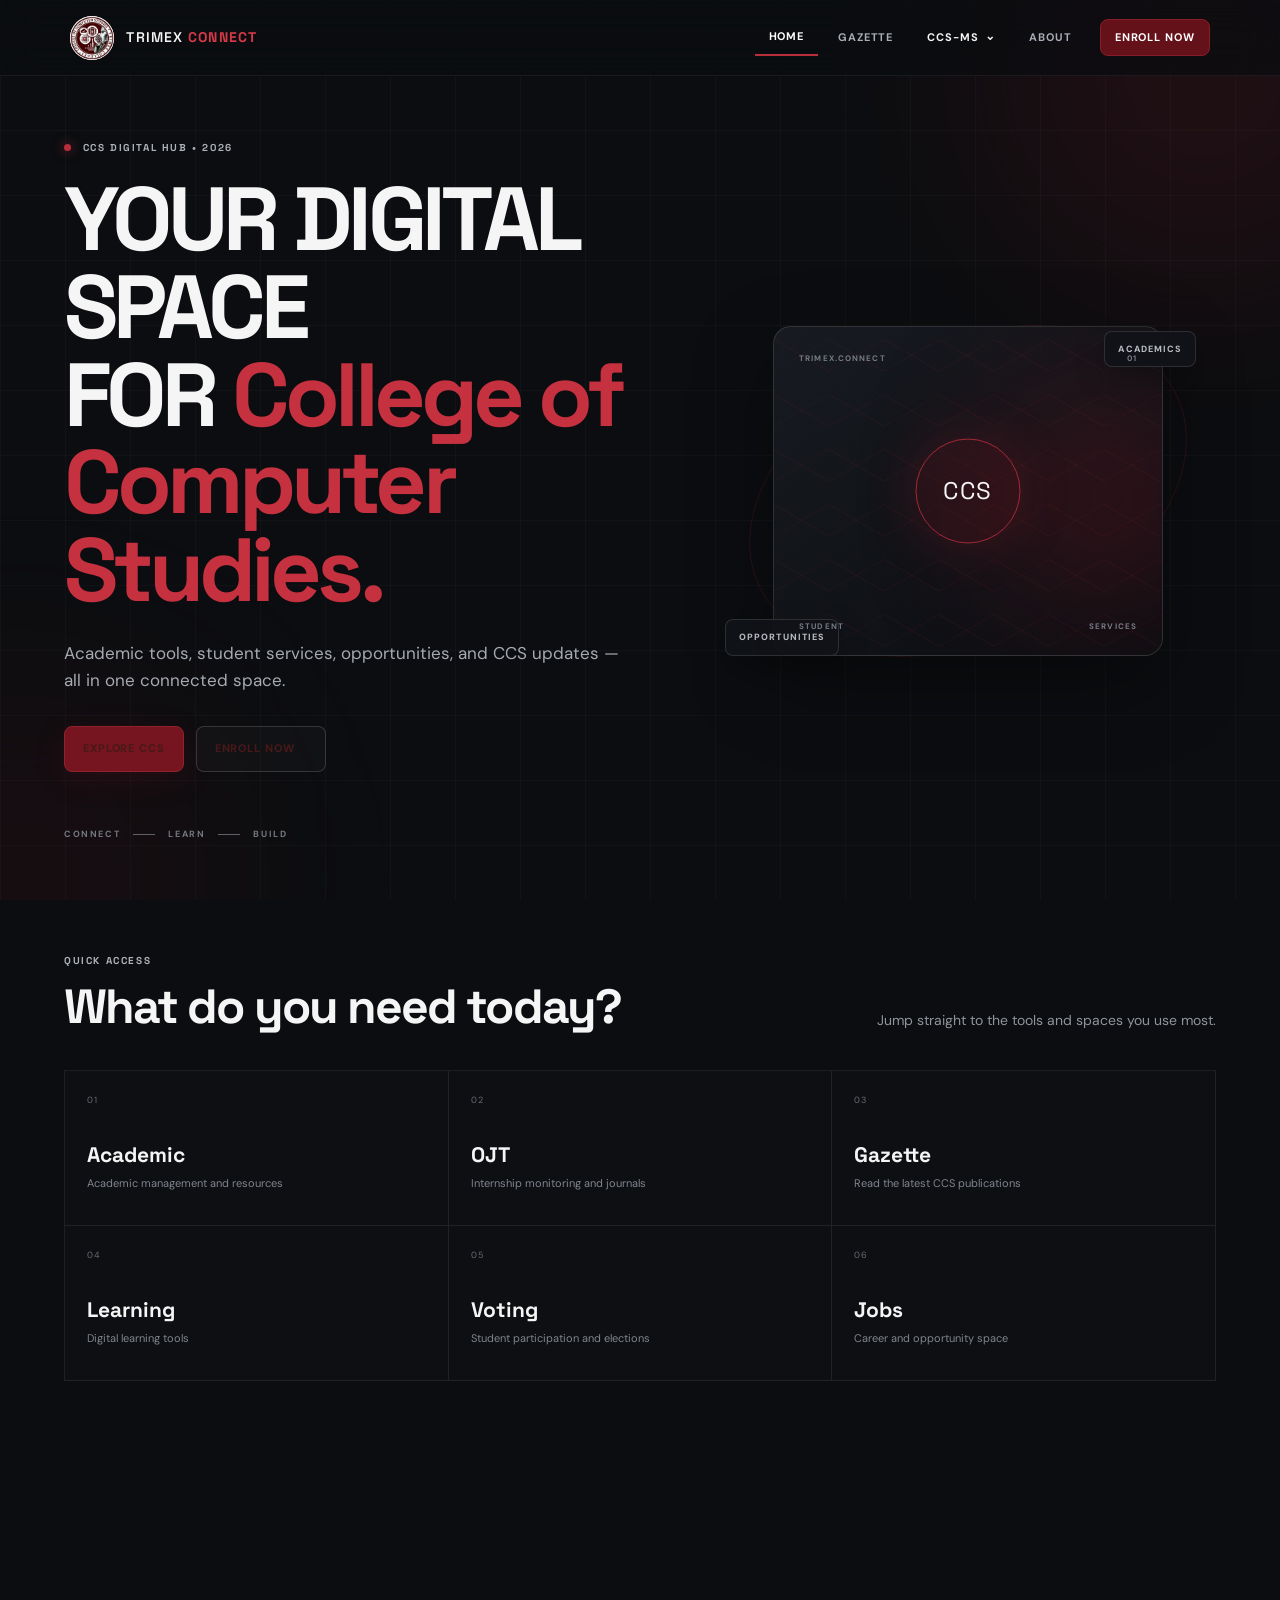
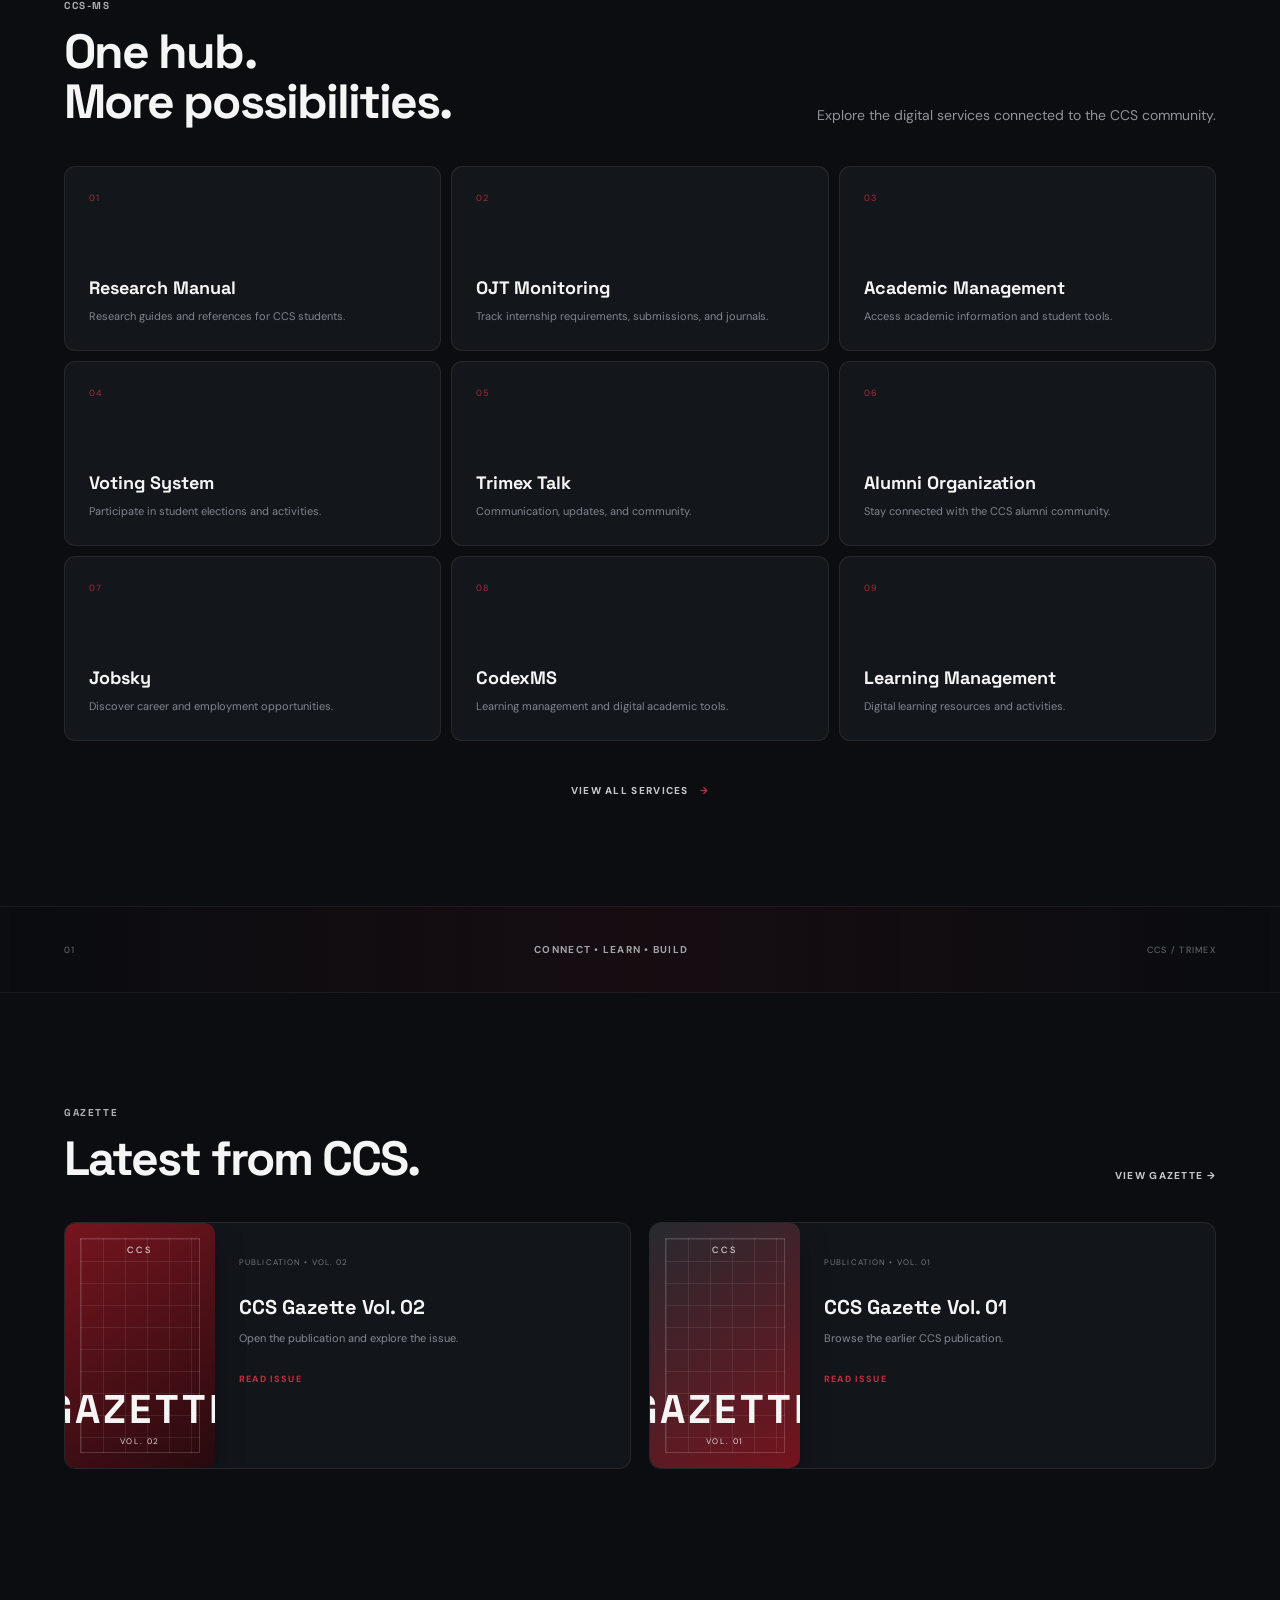
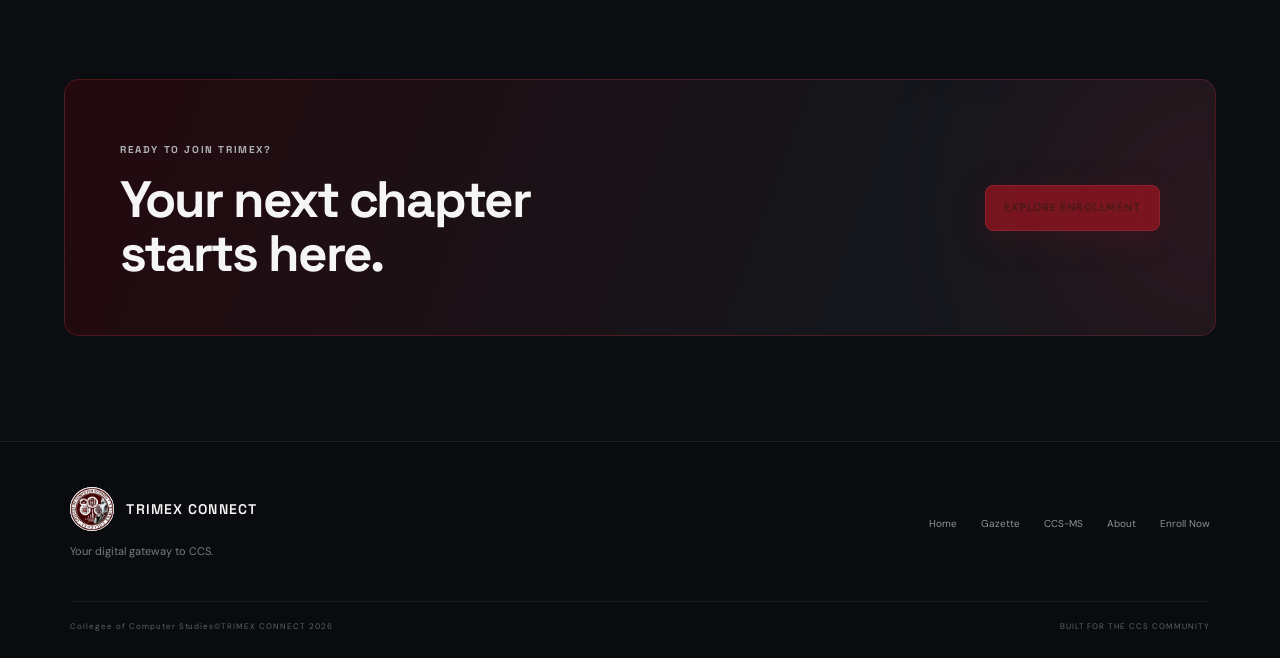
==== commit ae312efa: "Add files via upload" ====
--- a/index.html
+++ b/index.html
@@ -41,16 +41,10 @@
 
     <header class="navbar" id="navbar">
 
-        <a href="index.html" class="logo">
-
-            <span class="logo-box">TC</span>
-
-            <span class="logo-text">
-                TRIMEX <strong>CONNECT</strong>
-            </span>
-
-        </a>
-
+            <a href="index.html" class="logo">
+                 <img src="ccs-logo.jpg" alt="College of Computer Studies logo" class="logo-image">
+                <span class="logo-text">TRIMEX <strong>CONNECT</strong></span>
+            </a>
 
         <button class="menu-button" id="menuButton" aria-label="Open navigation">
 
@@ -129,7 +123,7 @@
             </a>
 
             <a href="enroll.html" class="enroll-button">
-                ENROLL NOW <span>↗</span>
+                ENROLL NOW 
             </a>
 
         </nav>
@@ -170,12 +164,12 @@
 
                     <a href="ccs-ms.html" class="button primary-button">
                         EXPLORE CCS
-                        <span>→</span>
+                        
                     </a>
 
                     <a href="enroll.html" class="button secondary-button">
                         ENROLL NOW
-                        <span>↗</span>
+                        <span></span>
                     </a>
 
                 </div>
@@ -240,13 +234,11 @@
 
                 <div class="floating-card floating-one">
                     ACADEMICS
-                    <strong>↗</strong>
                 </div>
 
 
                 <div class="floating-card floating-two">
                     OPPORTUNITIES
-                    <strong>↗</strong>
                 </div>
 
             </div>
@@ -255,9 +247,7 @@
 
 
 
-        <!-- =====================================
-             QUICK ACCESS
-        ====================================== -->
+        <!-- QUICK ACCESS -->
 
         <section class="section quick-access">
 
@@ -324,10 +314,6 @@
                         Internship monitoring and journals
                     </p>
 
-                    <span class="card-arrow">
-                        ↗
-                    </span>
-
                 </a>
 
 
@@ -346,10 +332,6 @@
                         Read the latest CCS publications
                     </p>
 
-                    <span class="card-arrow">
-                        ↗
-                    </span>
-
                 </a>
 
 
@@ -390,10 +372,6 @@
                         Student participation and elections
                     </p>
 
-                    <span class="card-arrow">
-                        ↗
-                    </span>
-
                 </a>
 
 
@@ -424,9 +402,7 @@
 
 
 
-        <!-- =====================================
-             CCS DIGITAL HUB
-        ====================================== -->
+        <!-- CCS DIGITAL HUB -->
 
         <section class="section digital-hub">
 
@@ -478,9 +454,6 @@
 
                     </div>
 
-                    <span class="service-arrow">
-                        ↗
-                    </span>
 
                 </a>
 
@@ -505,10 +478,6 @@
 
                     </div>
 
-                    <span class="service-arrow">
-                        ↗
-                    </span>
-
                 </a>
 
 
@@ -532,10 +501,6 @@
 
                     </div>
 
-                    <span class="service-arrow">
-                        ↗
-                    </span>
-
                 </a>
 
 
@@ -559,10 +524,6 @@
 
                     </div>
 
-                    <span class="service-arrow">
-                        ↗
-                    </span>
-
                 </a>
 
 
@@ -586,9 +547,6 @@
 
                     </div>
 
-                    <span class="service-arrow">
-                        ↗
-                    </span>
 
                 </a>
 
@@ -613,9 +571,6 @@
 
                     </div>
 
-                    <span class="service-arrow">
-                        ↗
-                    </span>
 
                 </a>
 
@@ -640,10 +595,6 @@
 
                     </div>
 
-                    <span class="service-arrow">
-                        ↗
-                    </span>
-
                 </a>
 
 
@@ -667,10 +618,6 @@
 
                     </div>
 
-                    <span class="service-arrow">
-                        ↗
-                    </span>
-
                 </a>
 
 
@@ -693,10 +640,6 @@
                         </p>
 
                     </div>
-
-                    <span class="service-arrow">
-                        ↗
-                    </span>
 
                 </a>
 
@@ -716,9 +659,7 @@
 
 
 
-        <!-- =====================================
-             TECH DIVIDER
-        ====================================== -->
+        <!-- TECH DIVIDER -->
 
         <section class="tech-divider">
 
@@ -740,9 +681,7 @@
 
 
 
-        <!-- =====================================
-             GAZETTE PREVIEW
-        ====================================== -->
+        <!-- GAZETTE PREVIEW -->
 
         <section class="section gazette-section">
 
@@ -807,7 +746,7 @@
                         </p>
 
                         <strong class="read-link">
-                            READ ISSUE ↗
+                            READ ISSUE
                         </strong>
 
                     </div>
@@ -851,7 +790,7 @@
                         </p>
 
                         <strong class="read-link">
-                            READ ISSUE ↗
+                            READ ISSUE 
                         </strong>
 
                     </div>
@@ -864,9 +803,7 @@
 
 
 
-        <!-- =====================================
-             ENROLL CTA
-        ====================================== -->
+        <!-- ENROLL CTA -->
 
         <section class="section enrollment-section">
 
@@ -889,7 +826,6 @@
 
                 <a href="enroll.html" class="button primary-button">
                     EXPLORE ENROLLMENT
-                    <span>↗</span>
                 </a>
 
             </div>
@@ -900,9 +836,7 @@
 
 
 
-    <!-- =========================================
-         FOOTER
-    ========================================== -->
+    <!-- FOOTER -->
 
     <footer class="footer">
 
@@ -910,16 +844,10 @@
 
             <div>
 
+            
                 <a href="index.html" class="logo">
-
-                    <span class="logo-box">
-                        TC
-                    </span>
-
-                    <span class="logo-text">
-                        TRIMEX <strong>CONNECT</strong>
-                    </span>
-
+                    <img src="ccs-logo.jpg" alt="Trimex College of Computer Studies logo" class="logo-image">
+                    <span>TRIMEX CONNECT</span>
                 </a>
 
                 <p>
--- a/style.css
+++ b/style.css
@@ -1,11 +1,3 @@
-/* =========================================================
-   TRIMEX CONNECT — CLEAN MASTER STYLESHEET
-   Replaces the previous appended/duplicate CSS.
-   ========================================================= */
-
-/* -------------------------
-   RESET + VARIABLES
-------------------------- */
 :root {
     --bg: #0b0d10;
     --surface: #14171c;
@@ -355,7 +347,7 @@
 }
 
 .primary-button {
-    color: #fff;
+    color: #471919;
     background: #76151f;
     border: 1px solid #90212d;
     box-shadow: 0 8px 30px rgba(112,18,29,.2);
@@ -367,7 +359,7 @@
 }
 
 .secondary-button {
-    color: #e6e7e9;
+    color: #471919;
     background: rgba(255,255,255,.025);
     border: 1px solid rgba(255,255,255,.15);
 }
@@ -2766,3 +2758,111 @@
         transition-duration: .01ms !important;
     }
 }
+.logo {
+    display: flex;
+    align-items: center;
+    gap: 12px;
+}
+
+.logo-image {
+    width: 44px;
+    height: 44px;
+    object-fit: contain;
+    border-radius: 50%;
+    background: #fff;
+    flex-shrink: 0;
+}
+
+@media (max-width: 600px) {
+    .logo-image {
+        width: 36px;
+        height: 36px;
+    }
+}
+
+/* MOBILE NAVIGATION FIX */
+@media (max-width: 768px) {
+
+    .nav-links {
+        position: absolute;
+        top: 100%;
+        left: 0;
+        right: 0;
+        width: 100%;
+        max-height: calc(100vh - 90px);
+        overflow-y: auto;
+        box-sizing: border-box;
+        padding: 18px 20px 24px;
+        background: #101216;
+        border-top: 1px solid rgba(255,255,255,0.08);
+        border-bottom: 1px solid rgba(255,255,255,0.08);
+        display: none;
+        flex-direction: column;
+        align-items: stretch;
+        gap: 6px;
+        z-index: 9999;
+    }
+
+    .nav-links.open {
+        display: flex;
+    }
+
+    .nav-links > a,
+    .nav-dropdown-toggle {
+        display: flex;
+        align-items: center;
+        justify-content: space-between;
+        width: 100%;
+        min-height: 48px;
+        padding: 12px 14px;
+        box-sizing: border-box;
+        text-align: left;
+        white-space: normal;
+    }
+
+    .nav-dropdown {
+        width: 100%;
+        min-width: 0;
+        position: relative;
+    }
+
+    .nav-dropdown-menu {
+        position: static;
+        display: none;
+        width: 100%;
+        max-height: 280px;
+        overflow-y: auto;
+        box-sizing: border-box;
+        margin-top: 6px;
+        padding: 8px;
+        background: #171a20;
+        border: 1px solid rgba(255,255,255,0.08);
+        border-radius: 12px;
+        box-shadow: none;
+    }
+
+    .nav-dropdown.open .nav-dropdown-menu {
+        display: block;
+    }
+
+    .nav-dropdown-menu a {
+        display: block;
+        width: 100%;
+        box-sizing: border-box;
+        padding: 12px;
+        line-height: 1.5;
+        overflow-wrap: anywhere;
+        white-space: normal;
+    }
+
+    .nav-links > a.active::after {
+        display: none;
+    }
+
+    .nav-links .enroll-link,
+    .nav-links a[href="enroll.html"] {
+        justify-content: center;
+        margin-top: 8px;
+    }
+}
+
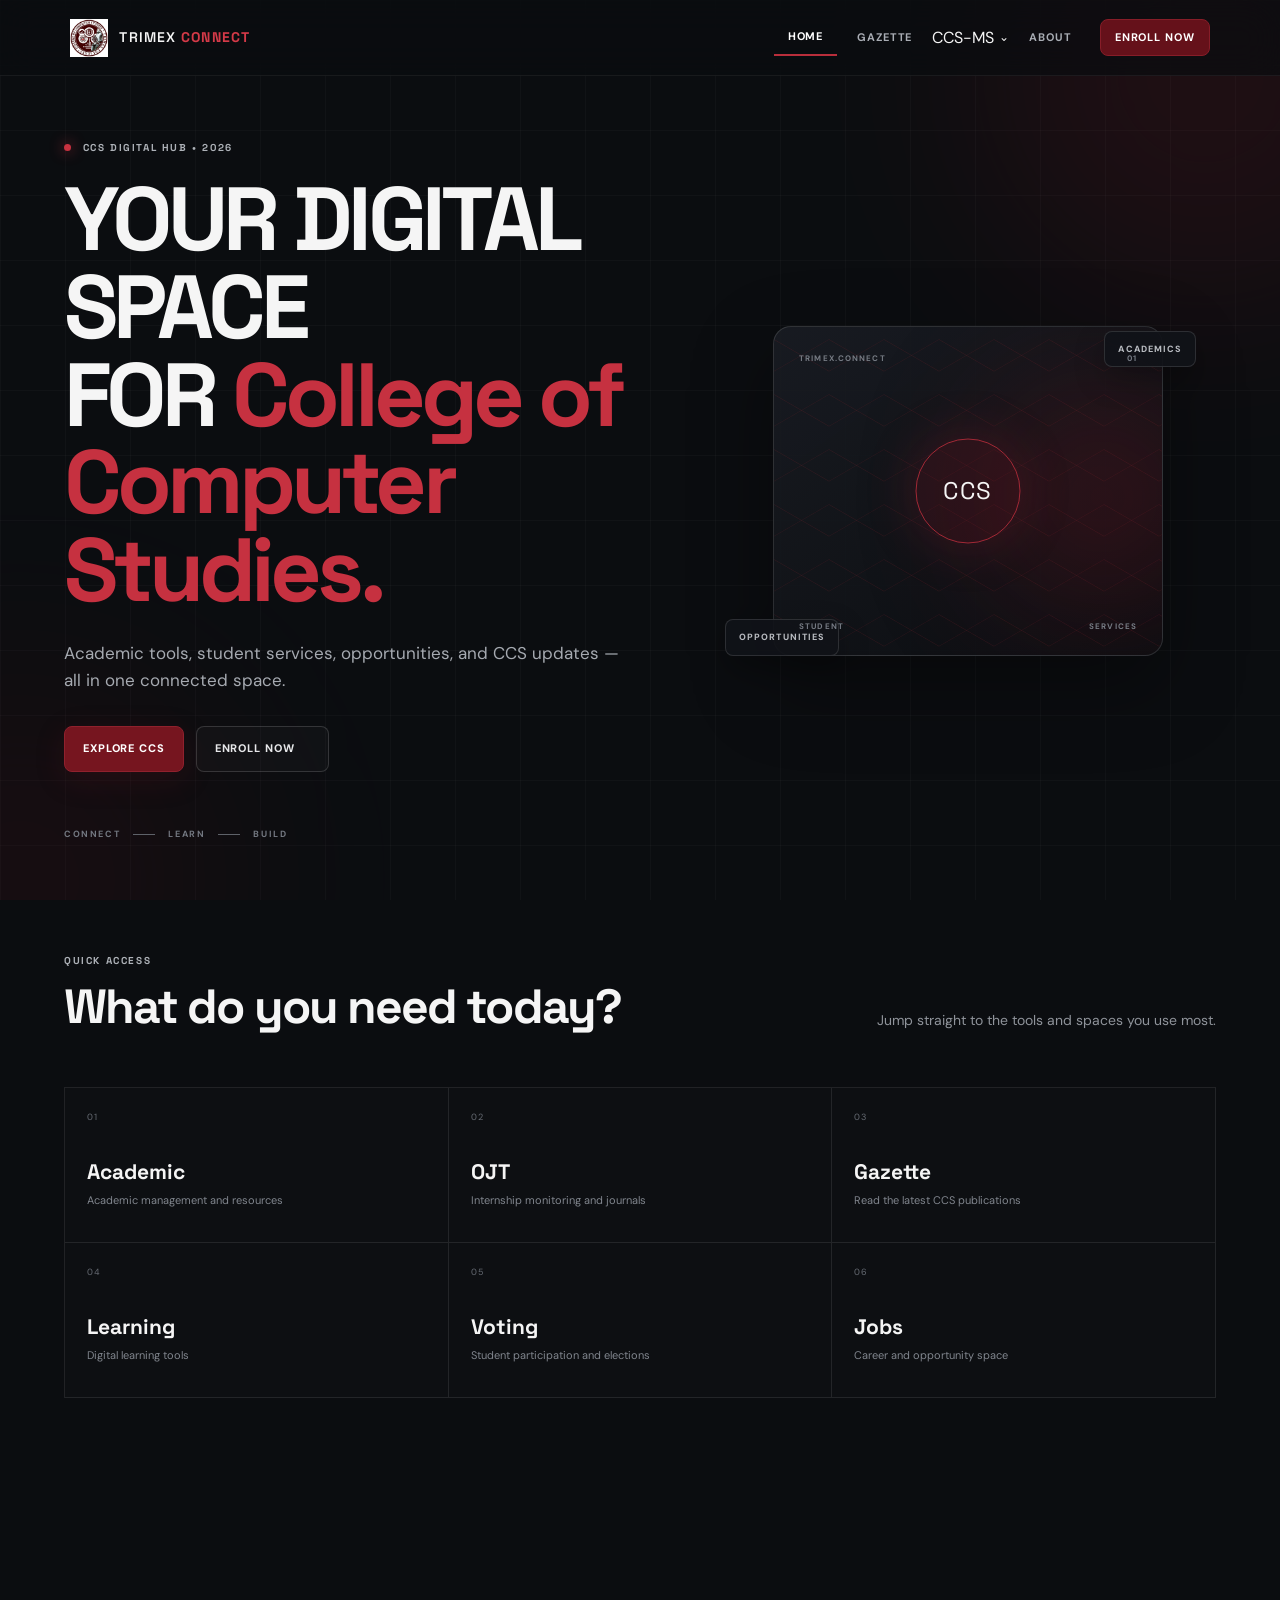
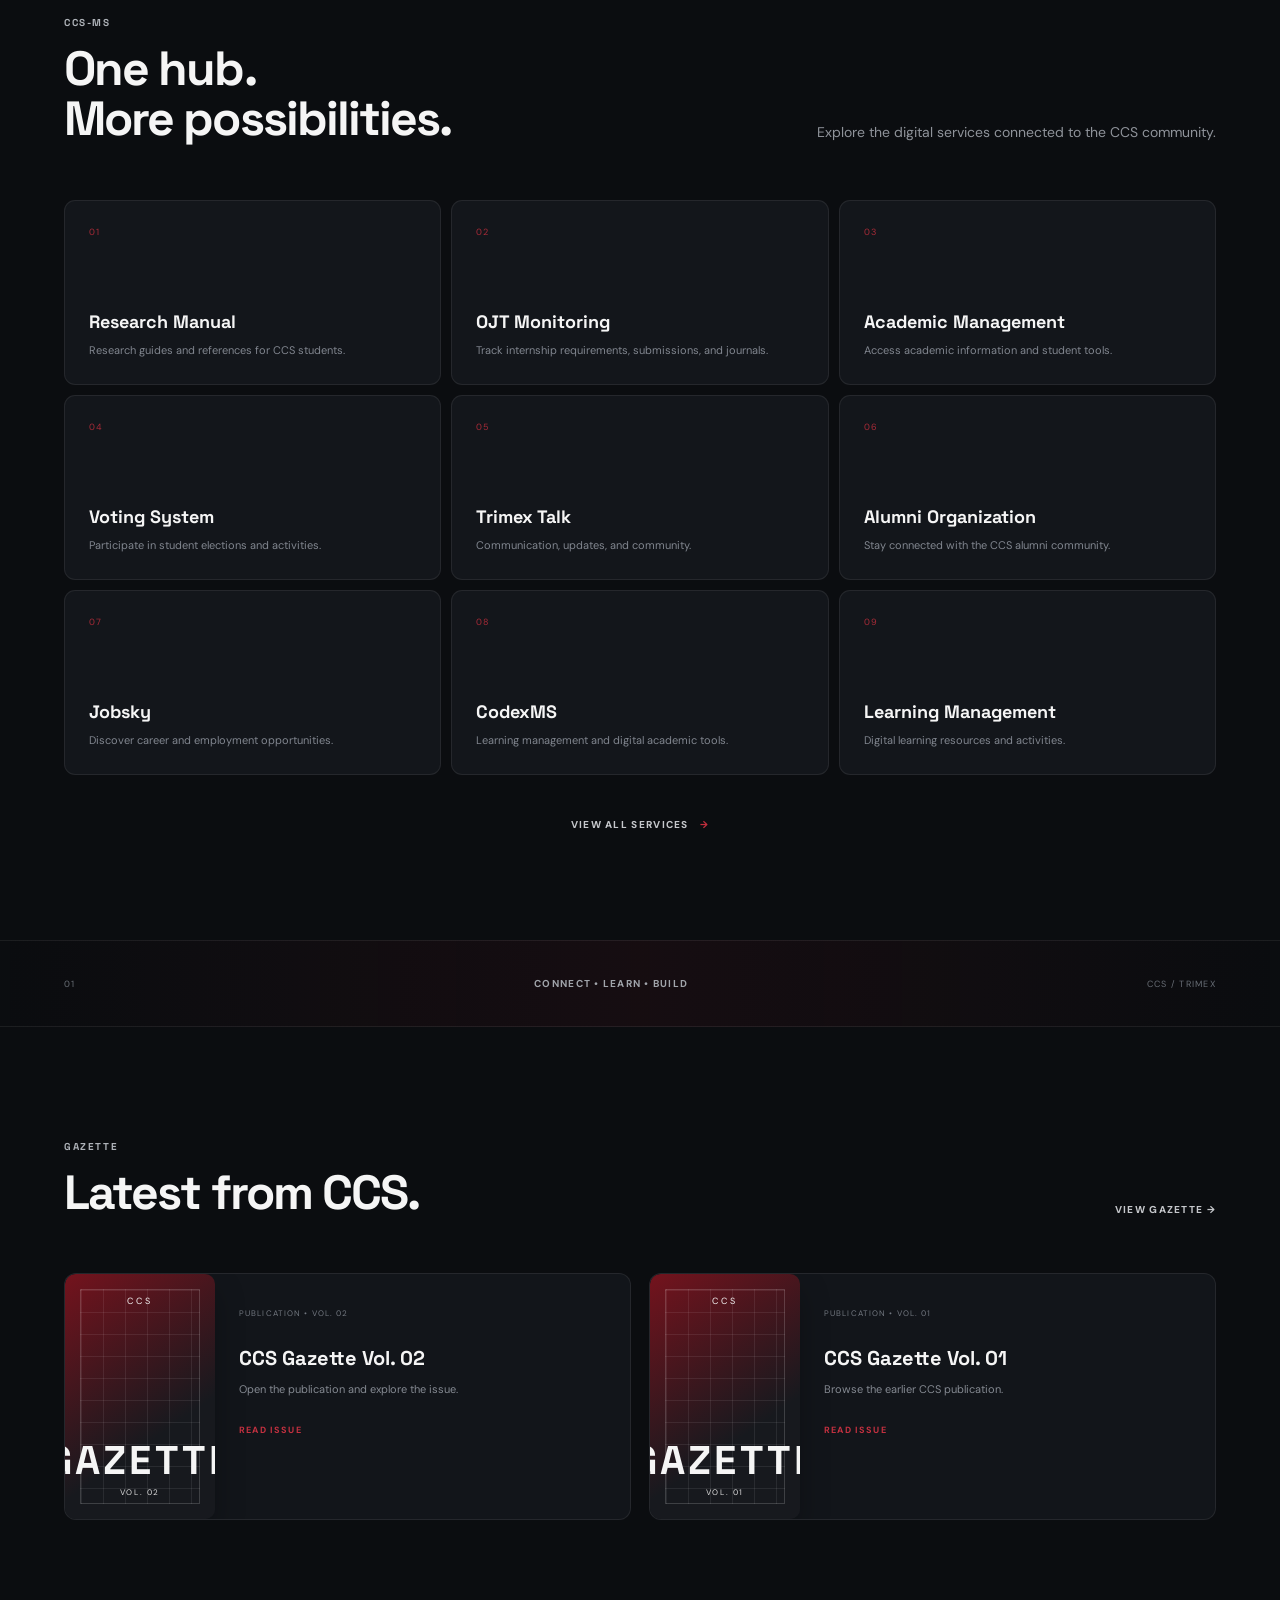
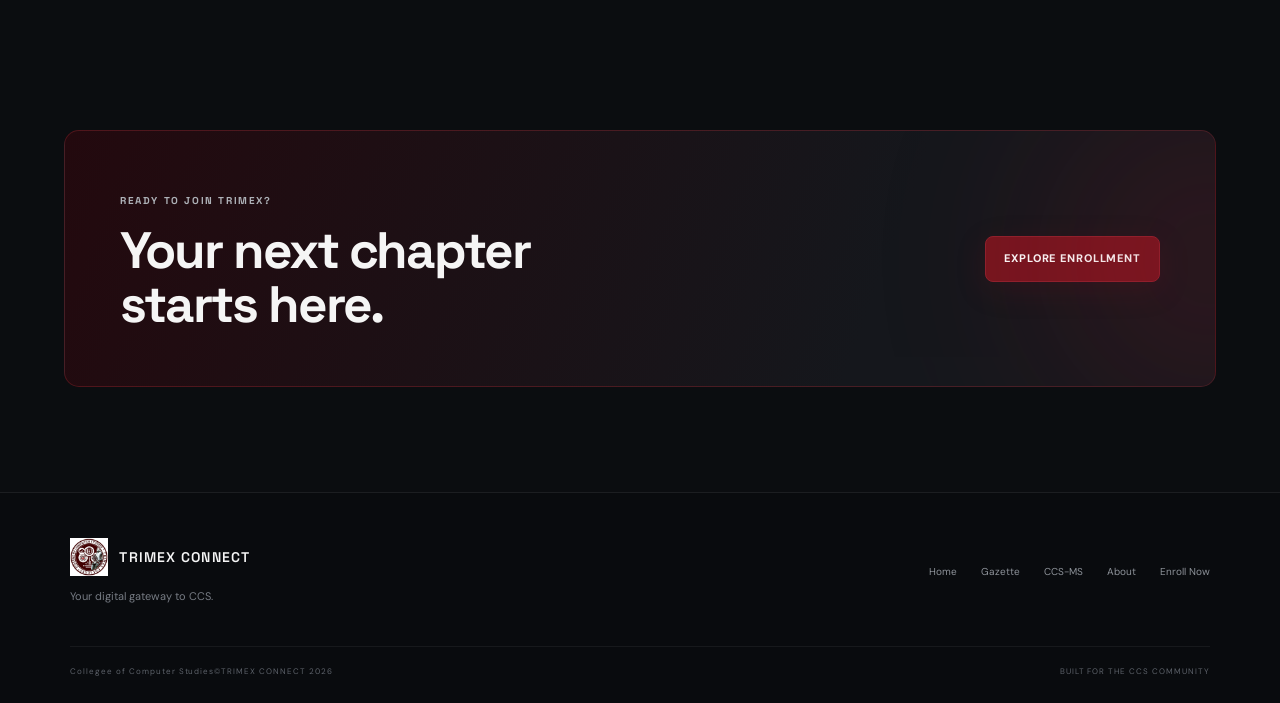
==== commit 11f85275: "Add files via upload" ====
--- a/index.html
+++ b/index.html
@@ -293,7 +293,7 @@
                     </p>
 
                     <span class="card-arrow">
-                        ↗
+                        
                     </span>
 
                 </a>
@@ -351,7 +351,7 @@
                     </p>
 
                     <span class="card-arrow">
-                        ↗
+                        
                     </span>
 
                 </a>
@@ -391,7 +391,7 @@
                     </p>
 
                     <span class="card-arrow">
-                        ↗
+                        
                     </span>
 
                 </a>
--- a/style.css
+++ b/style.css
@@ -1,19 +1,12 @@
-:root {
-    --bg: #0b0d10;
-    --surface: #14171c;
-    --surface-2: #111419;
-    --surface-3: #17191f;
-    --red-dark: #65111a;
-    --red: #74131d;
-    --red-bright: #b82e3b;
-    --red-light: #c63140;
-    --text: #f5f5f5;
-    --muted: #a5a8ae;
-    --muted-2: #90949b;
-    --line: rgba(255,255,255,.08);
-    --line-soft: rgba(255,255,255,.06);
-    --radius: 18px;
-}
+/* =====================================================
+   TRIMEX CONNECT
+   MAIN STYLESHEET
+===================================================== */
+
+
+/* =====================================================
+   RESET
+===================================================== */
 
 * {
     margin: 0;
@@ -26,58 +19,51 @@
 }
 
 body {
-    min-height: 100vh;
+    font-family: "DM Sans", sans-serif;
+    background: #0b0d10;
+    color: #f5f5f5;
+    line-height: 1.6;
     overflow-x: hidden;
-    background: var(--bg);
-    color: var(--text);
-    font-family: "DM Sans", sans-serif;
-    line-height: 1.6;
 }
 
 a {
+    text-decoration: none;
     color: inherit;
-    text-decoration: none;
-}
-
-button,
-input,
-textarea,
-select {
-    font: inherit;
 }
 
 button {
-    cursor: pointer;
-}
-
-img,
-video {
-    max-width: 100%;
-}
-
-::selection {
-    color: #fff;
-    background: var(--red-bright);
-}
-
-/* -------------------------
-   GLOBAL TECH BACKGROUND
-------------------------- */
+    font-family: inherit;
+}
+
+
+/* =====================================================
+   TECH BACKGROUND
+===================================================== */
+
 .tech-background {
     position: fixed;
     inset: 0;
+    pointer-events: none;
     z-index: -1;
     overflow: hidden;
-    pointer-events: none;
-    background: var(--bg);
+    background: #0b0d10;
 }
 
 .grid {
     position: absolute;
     inset: 0;
+
     background-image:
-        linear-gradient(rgba(255,255,255,.025) 1px, transparent 1px),
-        linear-gradient(90deg, rgba(255,255,255,.025) 1px, transparent 1px);
+        linear-gradient(
+            rgba(255,255,255,0.025) 1px,
+            transparent 1px
+        ),
+        linear-gradient(
+            90deg,
+            rgba(255,255,255,0.025) 1px,
+            transparent 1px
+        );
+
     background-size: 65px 65px;
 }
 
@@ -85,58 +71,77 @@
     position: absolute;
     border-radius: 50%;
     filter: blur(100px);
-    opacity: .14;
+    opacity: 0.14;
 }
 
 .glow-one {
-    top: -150px;
-    right: -150px;
     width: 450px;
     height: 450px;
     background: #9b1d2b;
+    top: -150px;
+    right: -150px;
 }
 
 .glow-two {
-    bottom: -180px;
-    left: -180px;
     width: 400px;
     height: 400px;
     background: #65101a;
-}
-
-/* -------------------------
+    bottom: -180px;
+    left: -180px;
+}
+
+
+/* =====================================================
    NAVBAR
-------------------------- */
+===================================================== */
+
 .navbar {
     position: fixed;
     top: 0;
     left: 0;
     right: 0;
-    z-index: 100;
+
     height: 76px;
+
     display: flex;
     align-items: center;
     justify-content: space-between;
+
     padding: 0 5.5%;
-    background: rgba(11,13,16,.72);
-    border-bottom: 1px solid rgba(255,255,255,.06);
+
+    z-index: 100;
+
+    background: rgba(11, 13, 16, 0.72);
+
+    border-bottom:
+        1px solid rgba(255,255,255,0.06);
+
     backdrop-filter: blur(18px);
-    transition: .3s ease;
+
+    transition: 0.3s ease;
 }
 
 .navbar.scrolled {
-    background: rgba(11,13,16,.96);
-    box-shadow: 0 15px 40px rgba(0,0,0,.25);
-}
+    background: rgba(11,13,16,0.96);
+
+    box-shadow:
+        0 15px 40px rgba(0,0,0,0.25);
+}
+
+
+/* LOGO */
 
 .logo {
     display: flex;
     align-items: center;
     gap: 11px;
-    font-family: "Space Grotesk", sans-serif;
+
+    font-family: "Space Grotesk", sans-serif;
+
     font-size: 14px;
     font-weight: 600;
-    letter-spacing: .08em;
+
+    letter-spacing: 0.08em;
 }
 
 .logo strong {
@@ -146,13 +151,22 @@
 .logo-box {
     width: 35px;
     height: 35px;
+
     display: grid;
     place-items: center;
-    border: 1px solid rgba(255,255,255,.2);
+
+    background: #70131d;
+
+    border:
+        1px solid rgba(255,255,255,0.2);
+
     border-radius: 9px;
-    background: #70131d;
+
     font-size: 11px;
 }
+
+
+/* NAVIGATION */
 
 .navigation {
     display: flex;
@@ -160,32 +174,40 @@
     gap: 6px;
 }
 
-.navigation > a,
-.nav-dropdown-toggle {
+.navigation a {
     padding: 9px 14px;
+
     color: #a9adb4;
+
     font-size: 11px;
     font-weight: 700;
-    letter-spacing: .08em;
-    transition: .2s ease;
-}
-
-.navigation > a:hover,
-.nav-dropdown-toggle:hover {
-    color: #fff;
-}
-
-.navigation > a.active,
-.nav-dropdown-toggle.active {
-    color: #fff;
-    border-bottom: 2px solid var(--red-bright);
+
+    letter-spacing: 0.08em;
+
+    transition: 0.2s ease;
+}
+
+.navigation a:hover {
+    color: white;
+}
+
+.navigation a.active {
+    color: white;
+
+    border-bottom:
+        2px solid #b82e3b;
 }
 
 .navigation .enroll-button {
     margin-left: 8px;
-    color: #fff;
-    background: var(--red-dark);
-    border: 1px solid #871d28;
+
+    color: white;
+
+    background: #65111a;
+
+    border:
+        1px solid #871d28;
+
     border-radius: 8px;
 }
 
@@ -193,25 +215,3296 @@
     background: #861c27;
 }
 
+
+/* MOBILE MENU BUTTON */
+
 .menu-button {
     display: none;
-    padding: 5px;
-    border: 0;
+
     background: transparent;
+
+    border: none;
+
+    cursor: pointer;
 }
 
 .menu-button span {
     display: block;
+
     width: 23px;
     height: 2px;
+
     margin: 5px;
+
+    background: white;
+
     border-radius: 4px;
-    background: #fff;
-}
-
-/* -------------------------
-   CCS-MS DROPDOWN
-------------------------- */
+}
+
+
+/* =====================================================
+   HERO
+===================================================== */
+
+.hero {
+    width: min(1180px, 90%);
+
+    min-height: 720px;
+
+    margin: auto;
+
+    padding-top: 140px;
+
+    display: grid;
+
+    grid-template-columns:
+        1.1fr
+        0.9fr;
+
+    align-items: center;
+
+    gap: 50px;
+}
+
+
+/* EYEBROW */
+
+.eyebrow,
+.section-label {
+    font-family: "Space Grotesk", sans-serif;
+
+    color: #aeb2b8;
+
+    font-size: 10px;
+
+    letter-spacing: 0.16em;
+
+    font-weight: 700;
+}
+
+.live-dot {
+    display: inline-block;
+
+    width: 7px;
+    height: 7px;
+
+    margin-right: 7px;
+
+    border-radius: 50%;
+
+    background: #c83240;
+
+    box-shadow:
+        0 0 14px #b82e3b;
+}
+
+
+/* HERO TITLE */
+
+.hero h1 {
+    margin: 20px 0 25px;
+
+    font-family: "Space Grotesk", sans-serif;
+
+    font-size:
+        clamp(50px, 7vw, 90px);
+
+    line-height: 0.98;
+
+    letter-spacing: -0.055em;
+}
+
+.hero h1 span {
+    color: #c63140;
+}
+
+
+/* DESCRIPTION */
+
+.hero-description {
+    max-width: 570px;
+
+    color: #a6aab1;
+
+    font-size: 17px;
+}
+
+
+/* BUTTONS */
+
+.hero-buttons {
+    display: flex;
+
+    gap: 12px;
+
+    margin-top: 32px;
+}
+
+.button {
+    display: inline-flex;
+
+    align-items: center;
+    justify-content: center;
+
+    gap: 15px;
+
+    padding: 13px 18px;
+
+    border-radius: 8px;
+
+    font-size: 11px;
+
+    font-weight: 800;
+
+    letter-spacing: 0.08em;
+
+    transition: 0.25s ease;
+}
+
+.primary-button {
+    background: #76151f;
+
+    border:
+        1px solid #90212d;
+
+    color: white;
+
+    box-shadow:
+        0 8px 30px rgba(112,18,29,0.2);
+}
+
+.primary-button:hover {
+    background: #96212e;
+
+    transform:
+        translateY(-2px);
+}
+
+.secondary-button {
+    background:
+        rgba(255,255,255,0.025);
+
+    border:
+        1px solid rgba(255,255,255,0.15);
+
+    color: #e6e7e9;
+}
+
+.secondary-button:hover {
+    background:
+        rgba(255,255,255,0.06);
+
+    transform:
+        translateY(-2px);
+}
+
+
+/* HERO TAGS */
+
+.hero-tags {
+    display: flex;
+
+    align-items: center;
+
+    gap: 13px;
+
+    margin-top: 55px;
+
+    color: #737881;
+
+    font-size: 9px;
+
+    letter-spacing: 0.18em;
+
+    font-weight: 700;
+}
+
+.hero-tags i {
+    width: 22px;
+    height: 1px;
+
+    background: #5e6269;
+}
+
+
+/* =====================================================
+   HERO TECH CARD
+===================================================== */
+
+.hero-visual {
+    min-height: 450px;
+
+    position: relative;
+
+    display: grid;
+
+    place-items: center;
+}
+
+.tech-card {
+    width: min(390px, 80%);
+    height: 330px;
+
+    position: relative;
+
+    padding: 25px;
+
+    overflow: hidden;
+
+    border:
+        1px solid rgba(255,255,255,0.13);
+
+    border-radius: 18px;
+
+    background:
+        linear-gradient(
+            145deg,
+            rgba(25,28,34,0.94),
+            rgba(12,14,18,0.95)
+        );
+
+    box-shadow:
+        0 30px 80px rgba(0,0,0,0.35);
+}
+
+.tech-card::before {
+    content: "";
+
+    position: absolute;
+
+    width: 220px;
+    height: 220px;
+
+    right: -50px;
+    top: 60px;
+
+    border-radius: 50%;
+
+    background: #8c1724;
+
+    filter: blur(75px);
+
+    opacity: 0.3;
+}
+
+.tech-card-top,
+.tech-card-bottom {
+    display: flex;
+
+    justify-content: space-between;
+
+    color: #777c85;
+
+    font-size: 8px;
+
+    letter-spacing: 0.14em;
+
+    font-weight: 700;
+
+    position: relative;
+
+    z-index: 3;
+}
+
+.tech-card-bottom {
+    position: absolute;
+
+    left: 25px;
+    right: 25px;
+    bottom: 22px;
+}
+
+
+/* NETWORK */
+
+.network-lines {
+    position: absolute;
+
+    inset: 0;
+
+    opacity: 0.5;
+
+    background-image:
+        linear-gradient(
+            30deg,
+            transparent 48%,
+            rgba(184,46,59,0.25) 49%,
+            transparent 50%
+        ),
+        linear-gradient(
+            -30deg,
+            transparent 48%,
+            rgba(184,46,59,0.2) 49%,
+            transparent 50%
+        );
+
+    background-size: 55px 55px;
+}
+
+
+/* CENTER */
+
+.center-node {
+    position: absolute;
+
+    left: 50%;
+    top: 50%;
+
+    transform:
+        translate(-50%, -50%);
+
+    width: 105px;
+    height: 105px;
+
+    display: grid;
+    place-items: center;
+
+    border:
+        1px solid #a32936;
+
+    border-radius: 50%;
+
+    background:
+        rgba(111,17,27,0.22);
+
+    font-family:
+        "Space Grotesk",
+        sans-serif;
+
+    font-size: 24px;
+
+    letter-spacing: 0.08em;
+
+    box-shadow:
+        0 0 50px rgba(143,28,42,0.3);
+}
+
+
+/* ORBITS */
+
+.orbit {
+    position: absolute;
+
+    border:
+        1px solid rgba(184,46,59,0.18);
+
+    border-radius: 50%;
+}
+
+.orbit-one {
+    width: 460px;
+    height: 300px;
+
+    transform: rotate(-24deg);
+}
+
+.orbit-two {
+    width: 370px;
+    height: 250px;
+
+    transform: rotate(35deg);
+}
+
+
+/* FLOATING CARDS */
+
+.floating-card {
+    position: absolute;
+
+    padding: 10px 13px;
+
+    background:
+        rgba(17,19,24,0.92);
+
+    border:
+        1px solid rgba(255,255,255,0.12);
+
+    border-radius: 8px;
+
+    color: #b8bbc0;
+
+    font-size: 9px;
+
+    letter-spacing: 0.12em;
+
+    font-weight: 800;
+
+    box-shadow:
+        0 12px 30px rgba(0,0,0,0.25);
+}
+
+.floating-card strong {
+    color: #c53240;
+
+    margin-left: 9px;
+}
+
+.floating-one {
+    top: 65px;
+    right: 4%;
+}
+
+.floating-two {
+    bottom: 60px;
+    left: 1%;
+}
+
+
+/* =====================================================
+   GENERAL SECTIONS
+===================================================== */
+
+.section {
+    width: min(1180px, 90%);
+
+    margin: auto;
+
+    padding: 105px 0;
+}
+
+
+/* SECTION HEADING */
+
+.section-heading {
+    display: flex;
+
+    justify-content: space-between;
+
+    align-items: end;
+
+    gap: 30px;
+
+    margin-bottom: 38px;
+}
+
+.section-heading h2 {
+    font-family: "Space Grotesk", sans-serif;
+
+    font-size:
+        clamp(30px, 4vw, 48px);
+
+    line-height: 1.05;
+
+    letter-spacing: -0.04em;
+
+    margin-top: 10px;
+}
+
+.section-heading > p {
+    max-width: 350px;
+
+    color: #8f949c;
+
+    font-size: 14px;
+}
+
+
+/* =====================================================
+   QUICK ACCESS
+===================================================== */
+
+.quick-grid {
+    display: grid;
+
+    grid-template-columns:
+        repeat(3, 1fr);
+
+    border-top:
+        1px solid rgba(255,255,255,0.09);
+
+    border-left:
+        1px solid rgba(255,255,255,0.09);
+}
+
+.quick-card {
+    min-height: 155px;
+
+    padding: 22px;
+
+    position: relative;
+
+    border-right:
+        1px solid rgba(255,255,255,0.09);
+
+    border-bottom:
+        1px solid rgba(255,255,255,0.09);
+
+    background:
+        rgba(255,255,255,0.012);
+
+    transition: 0.25s ease;
+}
+
+.quick-card:hover {
+    background:
+        rgba(121,20,31,0.08);
+
+    transform:
+        translateY(-3px);
+}
+
+.number {
+    display: block;
+
+    margin-bottom: 30px;
+
+    color: #666b73;
+
+    font-size: 9px;
+
+    letter-spacing: 0.12em;
+}
+
+.quick-card h3 {
+    font-family:
+        "Space Grotesk",
+        sans-serif;
+
+    font-size: 21px;
+}
+
+.quick-card p {
+    color: #81868e;
+
+    font-size: 11px;
+
+    margin-top: 4px;
+}
+
+.card-arrow {
+    position: absolute;
+
+    right: 20px;
+    top: 20px;
+
+    color: #a92836;
+
+    font-size: 16px;
+}
+
+
+/* =====================================================
+   DIGITAL HUB
+===================================================== */
+
+.service-grid {
+    display: grid;
+
+    grid-template-columns:
+        repeat(3, 1fr);
+
+    gap: 10px;
+}
+
+.service-card {
+    min-height: 185px;
+
+    padding: 24px;
+
+    position: relative;
+
+    display: flex;
+
+    flex-direction: column;
+
+    justify-content: space-between;
+
+    border:
+        1px solid rgba(255,255,255,0.075);
+
+    border-radius: 11px;
+
+    background: #13161b;
+
+    transition: 0.25s ease;
+}
+
+.service-card:hover {
+    border-color:
+        rgba(184,46,59,0.55);
+
+    background: #17191f;
+
+    transform:
+        translateY(-4px);
+}
+
+.service-number {
+    color: #a82b38;
+
+    font-size: 9px;
+
+    letter-spacing: 0.12em;
+}
+
+.service-card h3 {
+    font-family:
+        "Space Grotesk",
+        sans-serif;
+
+    font-size: 18px;
+
+    margin-top: 18px;
+}
+
+.service-card p {
+    color: #81868f;
+
+    font-size: 11px;
+
+    margin-top: 5px;
+}
+
+.service-arrow {
+    position: absolute;
+
+    right: 20px;
+    top: 20px;
+
+    color: #c12e3d;
+}
+
+.center-link {
+    text-align: center;
+
+    margin-top: 35px;
+}
+
+.center-link a,
+.heading-link {
+    color: #c5c7cb;
+
+    font-size: 10px;
+
+    letter-spacing: 0.13em;
+
+    font-weight: 800;
+}
+
+.center-link a span {
+    color: #c12e3d;
+
+    margin-left: 8px;
+}
+
+
+/* =====================================================
+   TECH DIVIDER
+===================================================== */
+
+.tech-divider {
+    border-top:
+        1px solid rgba(255,255,255,0.07);
+
+    border-bottom:
+        1px solid rgba(255,255,255,0.07);
+
+    background:
+        linear-gradient(
+            90deg,
+            transparent,
+            rgba(100,16,26,0.13),
+            transparent
+        );
+}
+
+.tech-divider-inner {
+    width: min(1180px, 90%);
+
+    height: 85px;
+
+    margin: auto;
+
+    display: flex;
+
+    align-items: center;
+
+    justify-content: space-between;
+
+    color: #686d75;
+
+    font-size: 9px;
+
+    letter-spacing: 0.14em;
+}
+
+.tech-divider-inner strong {
+    color: #a1a5ab;
+
+    font-size: 10px;
+}
+
+
+/* =====================================================
+   GAZETTE
+===================================================== */
+
+.gazette-grid {
+    display: grid;
+
+    grid-template-columns:
+        1fr 1fr;
+
+    gap: 18px;
+}
+
+.gazette-card {
+    display: grid;
+
+    grid-template-columns:
+        150px 1fr;
+
+    min-height: 240px;
+
+    overflow: hidden;
+
+    background: #12151a;
+
+    border:
+        1px solid rgba(255,255,255,0.08);
+
+    border-radius: 12px;
+
+    transition: 0.25s ease;
+}
+
+.gazette-card:hover {
+    transform:
+        translateY(-4px);
+
+    border-color:
+        rgba(184,46,59,0.45);
+}
+
+
+/* COVER */
+
+.gazette-cover {
+    position: relative;
+
+    display: flex;
+
+    flex-direction: column;
+
+    justify-content: center;
+
+    align-items: center;
+
+    text-align: center;
+
+    overflow: hidden;
+
+    background:
+        linear-gradient(
+            145deg,
+            #76151f,
+            #260a0e
+        );
+}
+
+.gazette-cover::before {
+    content: "";
+
+    position: absolute;
+
+    inset: 15px;
+
+    border:
+        1px solid rgba(255,255,255,0.17);
+
+    background-image:
+        linear-gradient(
+            rgba(255,255,255,0.08) 1px,
+            transparent 1px
+        ),
+        linear-gradient(
+            90deg,
+            rgba(255,255,255,0.08) 1px,
+            transparent 1px
+        );
+
+    background-size: 22px 22px;
+}
+
+.cover-one {
+    background:
+        linear-gradient(
+            145deg,
+            #3a0c13,
+            #7d1724
+        );
+}
+
+.cover-two {
+    background:
+        linear-gradient(
+            145deg,
+            #76151f,
+            #260a0e
+        );
+}
+
+.gazette-cover span,
+.gazette-cover strong,
+.gazette-cover small {
+    position: relative;
+
+    z-index: 2;
+}
+
+.gazette-cover span {
+    font-size: 9px;
+
+    letter-spacing: 0.3em;
+}
+
+.gazette-cover strong {
+    font-family:
+        "Space Grotesk",
+        sans-serif;
+
+    font-size: 25px;
+
+    letter-spacing: 0.08em;
+}
+
+.gazette-cover small {
+    font-size: 8px;
+
+    letter-spacing: 0.2em;
+
+    color: #ddd;
+
+    margin-top: 7px;
+}
+
+
+/* GAZETTE INFO */
+
+.gazette-info {
+    padding: 24px;
+}
+
+.issue-label {
+    font-size: 8px;
+
+    color: #737880;
+
+    letter-spacing: 0.14em;
+}
+
+.gazette-info h3 {
+    font-family:
+        "Space Grotesk",
+        sans-serif;
+
+    font-size: 20px;
+
+    margin:
+        18px 0 7px;
+}
+
+.gazette-info p {
+    color: #858a92;
+
+    font-size: 11px;
+}
+
+.read-link {
+    display: block;
+
+    margin-top: 25px;
+
+    color: #c43140;
+
+    font-size: 9px;
+
+    letter-spacing: 0.13em;
+}
+
+
+/* =====================================================
+   ENROLLMENT CTA
+===================================================== */
+
+.enrollment-panel {
+    padding: 55px;
+
+    display: flex;
+
+    justify-content: space-between;
+
+    align-items: center;
+
+    gap: 30px;
+
+    position: relative;
+
+    overflow: hidden;
+
+    border:
+        1px solid rgba(184,46,59,0.3);
+
+    border-radius: 15px;
+
+    background:
+        linear-gradient(
+            110deg,
+            #23090e,
+            #15171c 70%
+        );
+}
+
+.enrollment-panel::after {
+    content: "";
+
+    position: absolute;
+
+    width: 350px;
+    height: 350px;
+
+    right: -170px;
+
+    border-radius: 50%;
+
+    background: #9b1c2b;
+
+    filter: blur(90px);
+
+    opacity: 0.17;
+}
+
+.enrollment-panel h2 {
+    font-family:
+        "Space Grotesk",
+        sans-serif;
+
+    font-size:
+        clamp(32px, 4vw, 52px);
+
+    line-height: 1.05;
+
+    letter-spacing: -0.04em;
+
+    margin-top: 12px;
+}
+
+
+/* =====================================================
+   FOOTER
+===================================================== */
+
+.footer {
+    padding:
+        45px
+        5.5%
+        25px;
+
+    background: #090b0e;
+
+    border-top:
+        1px solid rgba(255,255,255,0.08);
+}
+
+.footer-main {
+    display: flex;
+
+    justify-content: space-between;
+
+    gap: 40px;
+}
+
+.footer p {
+    color: #777c84;
+
+    font-size: 11px;
+
+    margin-top: 12px;
+}
+
+.footer-links {
+    display: flex;
+
+    align-items: center;
+
+    gap: 24px;
+}
+
+.footer-links a {
+    color: #8e939a;
+
+    font-size: 10px;
+
+    transition: 0.2s;
+}
+
+.footer-links a:hover {
+    color: white;
+}
+
+.footer-bottom {
+    display: flex;
+
+    justify-content: space-between;
+
+    margin-top: 40px;
+
+    padding-top: 18px;
+
+    border-top:
+        1px solid rgba(255,255,255,0.06);
+
+    color: #5e636b;
+
+    font-size: 8px;
+
+    letter-spacing: 0.12em;
+}
+
+
+/* =====================================================
+   RESPONSIVE
+===================================================== */
+
+@media (max-width: 900px) {
+
+    .navbar {
+        padding: 0 5%;
+    }
+
+    .menu-button {
+        display: block;
+    }
+
+    .navigation {
+        position: absolute;
+
+        top: 76px;
+
+        left: 4%;
+        right: 4%;
+
+        display: none;
+
+        flex-direction: column;
+
+        align-items: stretch;
+
+        padding: 10px;
+
+        background: #111419;
+
+        border:
+            1px solid rgba(255,255,255,0.09);
+
+        border-radius: 10px;
+
+        box-shadow:
+            0 20px 50px rgba(0,0,0,0.4);
+    }
+
+    .navigation.open {
+        display: flex;
+    }
+
+    .navigation a {
+        padding: 13px;
+    }
+
+    .navigation .enroll-button {
+        margin:
+            5px 0 0;
+
+        text-align: center;
+    }
+
+    .hero {
+        grid-template-columns: 1fr;
+
+        padding-top: 135px;
+    }
+
+    .hero-visual {
+        min-height: 360px;
+    }
+
+    .quick-grid,
+    .service-grid {
+        grid-template-columns:
+            1fr 1fr;
+    }
+
+    .gazette-grid {
+        grid-template-columns: 1fr;
+    }
+
+    .enrollment-panel {
+        display: block;
+    }
+
+    .enrollment-panel .button {
+        margin-top: 25px;
+    }
+
+    .footer-main {
+        flex-direction: column;
+    }
+
+    .footer-links {
+        flex-wrap: wrap;
+    }
+}
+
+
+@media (max-width: 600px) {
+
+    .section {
+        padding: 75px 0;
+    }
+
+    .hero {
+        min-height: auto;
+    }
+
+    .hero h1 {
+        font-size: 51px;
+    }
+
+    .hero-description {
+        font-size: 14px;
+    }
+
+    .hero-buttons {
+        flex-direction: column;
+    }
+
+    .hero-tags {
+        margin-top: 35px;
+    }
+
+    .hero-visual {
+        min-height: 300px;
+    }
+
+    .tech-card {
+        height: 260px;
+    }
+
+    .orbit-one {
+        width: 340px;
+        height: 230px;
+    }
+
+    .orbit-two {
+        width: 290px;
+        height: 190px;
+    }
+
+    .floating-card {
+        font-size: 7px;
+    }
+
+    .floating-one {
+        right: 0;
+    }
+
+    .floating-two {
+        left: 0;
+    }
+
+    .section-heading {
+        display: block;
+    }
+
+    .section-heading > p {
+        margin-top: 14px;
+    }
+
+    .quick-grid,
+    .service-grid {
+        grid-template-columns: 1fr;
+    }
+
+    .quick-card {
+        min-height: 140px;
+    }
+
+    .gazette-card {
+        grid-template-columns:
+            115px 1fr;
+    }
+
+    .gazette-info {
+        padding: 18px;
+    }
+
+    .gazette-info h3 {
+        font-size: 16px;
+    }
+
+    .read-link {
+        margin-top: 15px;
+    }
+
+    .enrollment-panel {
+        padding: 32px;
+    }
+
+    .footer-bottom {
+        display: block;
+    }
+
+    .footer-bottom span {
+        display: block;
+
+        margin-top: 7px;
+    }
+}
+/* =========================================
+   CCS-MS PAGE
+========================================= */
+
+.page-hero {
+    min-height: 58vh;
+    display: grid;
+    grid-template-columns: 1.5fr 0.7fr;
+    align-items: center;
+    gap: 50px;
+    max-width: 1200px;
+    margin: 0 auto;
+    padding: 150px 30px 90px;
+    position: relative;
+}
+
+.page-hero-content {
+    max-width: 760px;
+}
+
+.page-hero h1 {
+    font-family: "Space Grotesk", sans-serif;
+    font-size: clamp(3rem, 7vw, 6.5rem);
+    line-height: 0.95;
+    letter-spacing: -0.055em;
+    margin: 18px 0 25px;
+}
+
+.page-hero h1 span {
+    color: #b82e3b;
+}
+
+.page-hero p {
+    max-width: 620px;
+    color: #a5a8ae;
+    font-size: 1.05rem;
+    line-height: 1.8;
+}
+
+.page-hero-code {
+    min-height: 250px;
+    border: 1px solid rgba(184, 46, 59, 0.25);
+    background: rgba(20, 23, 28, 0.75);
+    border-radius: 22px;
+    padding: 35px;
+    display: flex;
+    flex-direction: column;
+    justify-content: center;
+    box-shadow: 0 0 60px rgba(132, 27, 38, 0.08);
+}
+
+.page-hero-code span {
+    font-family: "Space Grotesk", sans-serif;
+    font-size: 2.4rem;
+    font-weight: 700;
+    color: #f5f5f5;
+}
+
+.page-hero-code small {
+    margin-top: 6px;
+    color: #b82e3b;
+    letter-spacing: 0.15em;
+}
+
+.code-line {
+    width: 85%;
+    height: 3px;
+    background: #74131d;
+    margin-top: 30px;
+    opacity: 0.7;
+}
+
+.code-line.short {
+    width: 55%;
+    margin-top: 12px;
+    opacity: 0.35;
+}
+
+.code-line + .code-line {
+    margin-top: 12px;
+}
+
+
+/* DIRECTORY */
+
+.services-page {
+    max-width: 1200px;
+    margin: auto;
+}
+
+.section-heading {
+    display: flex;
+    justify-content: space-between;
+    align-items: end;
+    gap: 40px;
+    margin-bottom: 55px;
+}
+
+.section-heading h2 {
+    margin-top: 10px;
+}
+
+.section-heading p {
+    max-width: 430px;
+    color: #8f939a;
+    line-height: 1.7;
+}
+
+
+/* SERVICE CARDS */
+
+.service-directory {
+    display: grid;
+    grid-template-columns: repeat(3, 1fr);
+    gap: 18px;
+}
+
+.directory-card {
+    min-height: 350px;
+    padding: 28px;
+    position: relative;
+    overflow: hidden;
+
+    background: rgba(20, 23, 28, 0.85);
+    border: 1px solid rgba(255, 255, 255, 0.07);
+    border-radius: 18px;
+
+    transition:
+        transform 0.3s ease,
+        border-color 0.3s ease,
+        background 0.3s ease;
+}
+
+.directory-card::after {
+    content: "";
+    position: absolute;
+    width: 120px;
+    height: 120px;
+    right: -50px;
+    bottom: -50px;
+    border-radius: 50%;
+    background: #841b26;
+    filter: blur(45px);
+    opacity: 0;
+    transition: opacity 0.3s ease;
+}
+
+.directory-card:hover {
+    transform: translateY(-7px);
+    border-color: rgba(184, 46, 59, 0.45);
+    background: rgba(25, 28, 34, 0.95);
+}
+
+.directory-card:hover::after {
+    opacity: 0.25;
+}
+
+.directory-number {
+    color: #555960;
+    font-family: "Space Grotesk", sans-serif;
+    font-size: 0.85rem;
+    letter-spacing: 0.1em;
+}
+
+.directory-icon {
+    margin: 40px 0 25px;
+
+    width: 48px;
+    height: 48px;
+
+    display: flex;
+    align-items: center;
+    justify-content: center;
+
+    border: 1px solid rgba(184, 46, 59, 0.4);
+    border-radius: 12px;
+
+    color: #b82e3b;
+    font-family: "Space Grotesk", sans-serif;
+    font-weight: 700;
+}
+
+.directory-tag {
+    font-size: 0.68rem;
+    letter-spacing: 0.15em;
+    color: #b82e3b;
+    font-weight: 700;
+}
+
+.directory-content h3 {
+    margin: 8px 0 12px;
+    font-family: "Space Grotesk", sans-serif;
+    font-size: 1.35rem;
+}
+
+.directory-content p {
+    color: #90949b;
+    line-height: 1.65;
+    font-size: 0.92rem;
+}
+
+.service-link {
+    display: inline-block;
+    margin-top: 25px;
+
+    color: #f5f5f5;
+    font-size: 0.78rem;
+    font-weight: 700;
+    letter-spacing: 0.08em;
+
+    transition: color 0.2s ease;
+}
+
+.service-link:hover {
+    color: #b82e3b;
+}
+
+
+/* SERVICE STRIP */
+
+.service-strip {
+    max-width: 1200px;
+    min-height: 350px;
+    margin: 100px auto;
+    padding: 70px;
+
+    position: relative;
+    overflow: hidden;
+
+    border-radius: 25px;
+    border: 1px solid rgba(184, 46, 59, 0.2);
+
+    background:
+        radial-gradient(
+            circle at 85% 50%,
+            rgba(132, 27, 38, 0.25),
+            transparent 35%
+        ),
+        #111419;
+}
+
+.strip-content {
+    position: relative;
+    z-index: 2;
+    max-width: 600px;
+}
+
+.strip-label {
+    color: #b82e3b;
+    font-size: 0.72rem;
+    font-weight: 700;
+    letter-spacing: 0.15em;
+}
+
+.service-strip h2 {
+    font-family: "Space Grotesk", sans-serif;
+    font-size: clamp(2.4rem, 5vw, 4.5rem);
+    line-height: 1;
+    letter-spacing: -0.04em;
+    margin: 18px 0;
+}
+
+.service-strip h2 span {
+    color: #b82e3b;
+}
+
+.service-strip p {
+    max-width: 520px;
+    color: #999da4;
+    line-height: 1.7;
+}
+
+
+/* NETWORK DECORATION */
+
+.strip-decoration {
+    position: absolute;
+    right: 8%;
+    top: 50%;
+    width: 260px;
+    height: 180px;
+    transform: translateY(-50%);
+}
+
+.network-node {
+    width: 16px;
+    height: 16px;
+    background: #b82e3b;
+    border-radius: 50%;
+    position: absolute;
+    top: 20px;
+    right: 30px;
+    box-shadow: 0 0 25px rgba(184, 46, 59, 0.7);
+}
+
+.network-node.second {
+    top: 135px;
+    right: 180px;
+}
+
+.network-line {
+    position: absolute;
+    width: 190px;
+    height: 1px;
+    background: rgba(184, 46, 59, 0.45);
+    top: 80px;
+    right: 55px;
+    transform: rotate(145deg);
+}
+
+
+/* BOTTOM CTA */
+
+.bottom-cta {
+    padding: 60px;
+    border-radius: 22px;
+
+    display: flex;
+    align-items: center;
+    justify-content: space-between;
+    gap: 40px;
+
+    background: #15181d;
+    border: 1px solid rgba(255, 255, 255, 0.06);
+}
+
+.bottom-cta h2 {
+    font-family: "Space Grotesk", sans-serif;
+    font-size: clamp(2rem, 4vw, 3.5rem);
+    max-width: 600px;
+    margin-top: 12px;
+}
+
+
+/* RESPONSIVE */
+
+@media (max-width: 900px) {
+
+    .page-hero {
+        grid-template-columns: 1fr;
+        padding-top: 130px;
+    }
+
+    .page-hero-code {
+        max-width: 500px;
+    }
+
+    .service-directory {
+        grid-template-columns: repeat(2, 1fr);
+    }
+
+    .section-heading {
+        align-items: start;
+        flex-direction: column;
+    }
+
+    .strip-decoration {
+        opacity: 0.35;
+    }
+
+    .bottom-cta {
+        flex-direction: column;
+        align-items: flex-start;
+    }
+}
+
+
+@media (max-width: 600px) {
+
+    .page-hero {
+        padding: 120px 20px 70px;
+    }
+
+    .page-hero h1 {
+        font-size: 3.3rem;
+    }
+
+    .service-directory {
+        grid-template-columns: 1fr;
+    }
+
+    .directory-card {
+        min-height: 300px;
+    }
+
+    .service-strip {
+        margin: 70px 20px;
+        padding: 40px 28px;
+    }
+
+    .strip-decoration {
+        display: none;
+    }
+
+    .bottom-cta {
+        padding: 40px 25px;
+    }
+}
+/* =========================================
+   ENROLLMENT PAGE
+========================================= */
+
+.enroll-hero {
+    max-width: 1200px;
+    min-height: 55vh;
+    margin: auto;
+    padding: 150px 30px 80px;
+
+    display: flex;
+    align-items: end;
+    justify-content: space-between;
+    gap: 50px;
+
+    position: relative;
+}
+
+.enroll-hero-content {
+    max-width: 800px;
+}
+
+.enroll-hero h1 {
+    font-family: "Space Grotesk", sans-serif;
+    font-size: clamp(3.2rem, 7vw, 6.5rem);
+    line-height: 0.94;
+    letter-spacing: -0.055em;
+    margin: 18px 0 25px;
+}
+
+.enroll-hero h1 span {
+    color: #b82e3b;
+}
+
+.enroll-hero p {
+    max-width: 600px;
+    color: #a5a8ae;
+    line-height: 1.8;
+    font-size: 1.05rem;
+}
+
+.enroll-status {
+    padding: 12px 17px;
+
+    border: 1px solid rgba(184, 46, 59, 0.35);
+    border-radius: 100px;
+
+    color: #a5a8ae;
+    font-size: 0.7rem;
+    letter-spacing: 0.12em;
+    white-space: nowrap;
+
+    background: rgba(20, 23, 28, 0.7);
+}
+
+.status-dot {
+    display: inline-block;
+
+    width: 7px;
+    height: 7px;
+
+    margin-right: 8px;
+
+    background: #b82e3b;
+    border-radius: 50%;
+
+    box-shadow: 0 0 12px rgba(184, 46, 59, 0.8);
+}
+
+
+/* ENROLLMENT CARDS */
+
+.enrollment-grid {
+    display: grid;
+    grid-template-columns: repeat(3, 1fr);
+    gap: 18px;
+}
+
+.enrollment-card {
+    min-height: 470px;
+    padding: 30px;
+
+    position: relative;
+    overflow: hidden;
+
+    display: flex;
+    flex-direction: column;
+
+    border-radius: 20px;
+    border: 1px solid rgba(255, 255, 255, 0.07);
+
+    background: rgba(20, 23, 28, 0.88);
+
+    transition:
+        transform 0.3s ease,
+        border-color 0.3s ease,
+        background 0.3s ease;
+}
+
+.enrollment-card::before {
+    content: "";
+
+    position: absolute;
+
+    width: 180px;
+    height: 180px;
+
+    right: -80px;
+    bottom: -80px;
+
+    border-radius: 50%;
+
+    background: #841b26;
+
+    filter: blur(60px);
+
+    opacity: 0;
+
+    transition: opacity 0.3s ease;
+}
+
+.enrollment-card:hover {
+    transform: translateY(-8px);
+    border-color: rgba(184, 46, 59, 0.45);
+}
+
+.enrollment-card:hover::before {
+    opacity: 0.25;
+}
+
+.enrollment-card.featured {
+    border-color: rgba(184, 46, 59, 0.4);
+
+    background:
+        linear-gradient(
+            145deg,
+            rgba(116, 19, 29, 0.18),
+            rgba(20, 23, 28, 0.95)
+        );
+}
+
+.enrollment-top {
+    display: flex;
+    justify-content: space-between;
+    align-items: center;
+}
+
+.enrollment-number {
+    font-family: "Space Grotesk", sans-serif;
+    color: #555960;
+    font-size: 0.8rem;
+}
+
+.enrollment-arrow {
+    color: #555960;
+    font-size: 1.2rem;
+}
+
+.enrollment-icon {
+    width: 55px;
+    height: 55px;
+
+    display: flex;
+    align-items: center;
+    justify-content: center;
+
+    margin: 55px 0 25px;
+
+    border: 1px solid rgba(184, 46, 59, 0.4);
+    border-radius: 14px;
+
+    color: #b82e3b;
+
+    font-family: "Space Grotesk", sans-serif;
+    font-size: 1.4rem;
+    font-weight: 700;
+}
+
+.enrollment-card h3 {
+    margin: 9px 0 14px;
+
+    font-family: "Space Grotesk", sans-serif;
+    font-size: 1.5rem;
+}
+
+.enrollment-card p {
+    color: #92969d;
+    line-height: 1.7;
+    font-size: 0.92rem;
+
+    max-width: 340px;
+}
+
+.enrollment-btn {
+    margin-top: auto;
+    align-self: flex-start;
+}
+
+
+/* PROCESS */
+
+.enrollment-process {
+    max-width: 1200px;
+    margin: auto;
+}
+
+.process-header {
+    margin-bottom: 50px;
+}
+
+.process-header h2 {
+    margin-top: 12px;
+}
+
+.process-line {
+    display: grid;
+    grid-template-columns: repeat(3, 1fr);
+    gap: 20px;
+}
+
+.process-step {
+    display: flex;
+    gap: 20px;
+
+    padding: 30px 0;
+
+    border-top: 1px solid rgba(255, 255, 255, 0.1);
+}
+
+.process-step > span {
+    color: #b82e3b;
+
+    font-family: "Space Grotesk", sans-serif;
+    font-weight: 700;
+}
+
+.process-step h3 {
+    font-family: "Space Grotesk", sans-serif;
+    margin-bottom: 8px;
+}
+
+.process-step p {
+    color: #8f939a;
+    line-height: 1.6;
+    font-size: 0.9rem;
+}
+
+
+/* INFO BOX */
+
+.enroll-info {
+    max-width: 1200px;
+    margin: auto;
+
+    display: flex;
+    align-items: flex-start;
+    gap: 25px;
+
+    padding: 45px;
+
+    border-radius: 20px;
+
+    background: #14171c;
+    border: 1px solid rgba(255, 255, 255, 0.06);
+}
+
+.info-icon {
+    flex-shrink: 0;
+
+    width: 45px;
+    height: 45px;
+
+    display: flex;
+    align-items: center;
+    justify-content: center;
+
+    border-radius: 50%;
+
+    color: #b82e3b;
+    border: 1px solid rgba(184, 46, 59, 0.4);
+
+    font-family: "Space Grotesk", sans-serif;
+    font-weight: 700;
+}
+
+.enroll-info h2 {
+    font-family: "Space Grotesk", sans-serif;
+    margin: 8px 0 12px;
+}
+
+.enroll-info p {
+    max-width: 750px;
+    color: #90949b;
+    line-height: 1.7;
+}
+
+
+/* ENROLL RESPONSIVE */
+
+@media (max-width: 900px) {
+
+    .enroll-hero {
+        min-height: auto;
+        padding-top: 130px;
+
+        flex-direction: column;
+        align-items: flex-start;
+    }
+
+    .enrollment-grid {
+        grid-template-columns: 1fr;
+    }
+
+    .enrollment-card {
+        min-height: 400px;
+    }
+
+    .process-line {
+        grid-template-columns: 1fr;
+    }
+}
+
+
+@media (max-width: 600px) {
+
+    .enroll-hero {
+        padding: 120px 20px 60px;
+    }
+
+    .enroll-hero h1 {
+        font-size: 3.3rem;
+    }
+
+    .enrollment-card {
+        padding: 25px;
+    }
+
+    .enroll-info {
+        padding: 30px 25px;
+        flex-direction: column;
+    }
+}
+/* =========================================
+   ABOUT PAGE
+========================================= */
+
+.about-hero {
+    max-width: 1200px;
+    min-height: 58vh;
+    margin: auto;
+    padding: 150px 30px 80px;
+
+    display: flex;
+    align-items: center;
+    justify-content: space-between;
+    gap: 60px;
+}
+
+.about-hero-content {
+    max-width: 820px;
+}
+
+.about-hero h1 {
+    font-family: "Space Grotesk", sans-serif;
+    font-size: clamp(3.2rem, 7vw, 6.5rem);
+    line-height: 0.94;
+    letter-spacing: -0.055em;
+    margin: 18px 0 25px;
+}
+
+.about-hero h1 span {
+    color: #b82e3b;
+}
+
+.about-hero p {
+    max-width: 650px;
+    color: #a5a8ae;
+    line-height: 1.8;
+    font-size: 1.05rem;
+}
+
+.about-mark {
+    width: 190px;
+    height: 190px;
+
+    flex-shrink: 0;
+
+    display: flex;
+    flex-direction: column;
+    align-items: center;
+    justify-content: center;
+
+    border: 1px solid rgba(184, 46, 59, 0.35);
+    border-radius: 50%;
+
+    background:
+        radial-gradient(
+            circle,
+            rgba(116, 19, 29, 0.2),
+            transparent 65%
+        );
+
+    box-shadow:
+        0 0 60px rgba(132, 27, 38, 0.08);
+}
+
+.about-mark span {
+    font-family: "Space Grotesk", sans-serif;
+    font-size: 3rem;
+    font-weight: 700;
+    color: #f5f5f5;
+}
+
+.about-mark small {
+    color: #b82e3b;
+    letter-spacing: 0.15em;
+}
+
+
+/* PROJECT INFORMATION */
+
+.about-grid {
+    max-width: 1200px;
+    margin: auto;
+
+    display: grid;
+    grid-template-columns: 1.2fr 0.8fr;
+    gap: 80px;
+}
+
+.about-intro h2 {
+    margin: 12px 0 25px;
+
+    font-family: "Space Grotesk", sans-serif;
+    font-size: clamp(2.5rem, 5vw, 4rem);
+    line-height: 1;
+    letter-spacing: -0.04em;
+}
+
+.about-intro p {
+    max-width: 650px;
+    color: #92969d;
+    line-height: 1.8;
+    margin-bottom: 18px;
+}
+
+.about-details {
+    align-self: center;
+
+    border-top: 1px solid rgba(255, 255, 255, 0.1);
+}
+
+.detail-row {
+    padding: 22px 0;
+
+    display: flex;
+    flex-direction: column;
+    gap: 7px;
+
+    border-bottom: 1px solid rgba(255, 255, 255, 0.08);
+}
+
+.detail-row span {
+    color: #777b82;
+    font-size: 0.65rem;
+    letter-spacing: 0.14em;
+    font-weight: 700;
+}
+
+.detail-row strong {
+    font-family: "Space Grotesk", sans-serif;
+    font-size: 1rem;
+}
+
+
+/* DESIGN CARDS */
+
+.design-grid {
+    max-width: 1200px;
+    margin: auto;
+
+    display: grid;
+    grid-template-columns: repeat(3, 1fr);
+    gap: 18px;
+}
+
+.design-card {
+    min-height: 300px;
+    padding: 30px;
+
+    position: relative;
+    overflow: hidden;
+
+    border-radius: 18px;
+    border: 1px solid rgba(255, 255, 255, 0.07);
+
+    background: rgba(20, 23, 28, 0.85);
+
+    transition:
+        transform 0.3s ease,
+        border-color 0.3s ease;
+}
+
+.design-card:hover {
+    transform: translateY(-7px);
+    border-color: rgba(184, 46, 59, 0.4);
+}
+
+.design-number {
+    color: #555960;
+    font-family: "Space Grotesk", sans-serif;
+    font-size: 0.8rem;
+}
+
+.design-icon {
+    width: 48px;
+    height: 48px;
+
+    margin: 45px 0 25px;
+
+    display: flex;
+    align-items: center;
+    justify-content: center;
+
+    border: 1px solid rgba(184, 46, 59, 0.35);
+    border-radius: 12px;
+
+    color: #b82e3b;
+
+    font-family: "Space Grotesk", sans-serif;
+    font-size: 1.2rem;
+    font-weight: 700;
+}
+
+.design-card h3 {
+    font-family: "Space Grotesk", sans-serif;
+    font-size: 1.35rem;
+    margin-bottom: 12px;
+}
+
+.design-card p {
+    color: #90949b;
+    line-height: 1.7;
+    font-size: 0.92rem;
+}
+
+
+/* DESIGNER */
+
+.designer-panel {
+    max-width: 1200px;
+    margin: auto;
+
+    display: grid;
+    grid-template-columns: 0.4fr 1fr;
+    gap: 70px;
+
+    padding: 55px;
+
+    border-radius: 22px;
+
+    background:
+        radial-gradient(
+            circle at 0% 100%,
+            rgba(116, 19, 29, 0.15),
+            transparent 35%
+        ),
+        #14171c;
+
+    border: 1px solid rgba(255, 255, 255, 0.07);
+}
+
+.designer-label {
+    display: flex;
+    flex-direction: column;
+    gap: 25px;
+}
+
+.designer-initial {
+    width: 130px;
+    height: 130px;
+
+    display: flex;
+    align-items: center;
+    justify-content: center;
+
+    border-radius: 20px;
+
+    background: #74131d;
+    color: #ffffff;
+
+    font-family: "Space Grotesk", sans-serif;
+    font-size: 2.4rem;
+    font-weight: 700;
+
+    box-shadow: 0 15px 45px rgba(116, 19, 29, 0.25);
+}
+
+.designer-info h2 {
+    font-family: "Space Grotesk", sans-serif;
+    font-size: clamp(2rem, 4vw, 3.5rem);
+    margin-bottom: 30px;
+}
+
+.designer-meta {
+    display: grid;
+    grid-template-columns: repeat(3, 1fr);
+    gap: 25px;
+
+    margin-bottom: 30px;
+}
+
+.designer-meta div {
+    display: flex;
+    flex-direction: column;
+    gap: 7px;
+}
+
+.designer-meta span {
+    color: #777b82;
+    font-size: 0.65rem;
+    letter-spacing: 0.13em;
+    font-weight: 700;
+}
+
+.designer-meta strong {
+    font-family: "Space Grotesk", sans-serif;
+    font-size: 0.9rem;
+}
+
+.designer-info > p {
+    max-width: 700px;
+    color: #92969d;
+    line-height: 1.8;
+}
+
+
+/* TECH STACK */
+
+.tech-stack {
+    max-width: 1200px;
+    margin: auto;
+
+    display: flex;
+    justify-content: space-between;
+    align-items: center;
+    gap: 50px;
+
+    padding: 55px;
+
+    border-top: 1px solid rgba(255, 255, 255, 0.08);
+    border-bottom: 1px solid rgba(255, 255, 255, 0.08);
+}
+
+.tech-stack h2 {
+    margin-top: 10px;
+    font-family: "Space Grotesk", sans-serif;
+}
+
+.tech-list {
+    display: flex;
+    flex-wrap: wrap;
+    justify-content: flex-end;
+    gap: 10px;
+}
+
+.tech-list span {
+    padding: 10px 14px;
+
+    border: 1px solid rgba(184, 46, 59, 0.25);
+    border-radius: 7px;
+
+    color: #b5b8bd;
+
+    font-size: 0.75rem;
+    letter-spacing: 0.04em;
+
+    background: rgba(116, 19, 29, 0.08);
+}
+
+
+/* ABOUT RESPONSIVE */
+
+@media (max-width: 900px) {
+
+    .about-hero {
+        min-height: auto;
+        padding-top: 130px;
+    }
+
+    .about-mark {
+        width: 150px;
+        height: 150px;
+    }
+
+    .about-grid {
+        grid-template-columns: 1fr;
+        gap: 50px;
+    }
+
+    .design-grid {
+        grid-template-columns: 1fr;
+    }
+
+    .designer-panel {
+        grid-template-columns: 1fr;
+        gap: 40px;
+    }
+
+    .designer-meta {
+        grid-template-columns: 1fr;
+    }
+
+    .tech-stack {
+        flex-direction: column;
+        align-items: flex-start;
+    }
+
+    .tech-list {
+        justify-content: flex-start;
+    }
+}
+
+
+@media (max-width: 600px) {
+
+    .about-hero {
+        padding: 120px 20px 60px;
+        flex-direction: column;
+        align-items: flex-start;
+    }
+
+    .about-hero h1 {
+        font-size: 3.3rem;
+    }
+
+    .about-mark {
+        width: 120px;
+        height: 120px;
+    }
+
+    .about-mark span {
+        font-size: 2rem;
+    }
+
+    .designer-panel {
+        padding: 35px 25px;
+    }
+
+    .designer-initial {
+        width: 100px;
+        height: 100px;
+    }
+
+    .tech-stack {
+        padding: 40px 0;
+    }
+}
+/* =========================================
+   GAZETTE PAGE
+========================================= */
+
+.gazette-hero {
+    max-width: 1200px;
+    min-height: 58vh;
+    margin: auto;
+    padding: 150px 30px 80px;
+
+    display: flex;
+    align-items: center;
+    justify-content: space-between;
+    gap: 60px;
+}
+
+.gazette-hero-content {
+    max-width: 780px;
+}
+
+.gazette-hero h1 {
+    font-family: "Space Grotesk", sans-serif;
+    font-size: clamp(3.2rem, 7vw, 6.5rem);
+    line-height: 0.94;
+    letter-spacing: -0.055em;
+    margin: 18px 0 25px;
+}
+
+.gazette-hero h1 span {
+    color: #b82e3b;
+}
+
+.gazette-hero p {
+    max-width: 620px;
+    color: #a5a8ae;
+    line-height: 1.8;
+    font-size: 1.05rem;
+}
+
+
+/* GAZETTE HERO GRAPHIC */
+
+.gazette-hero-mark {
+    width: 250px;
+    height: 250px;
+
+    flex-shrink: 0;
+
+    position: relative;
+
+    display: flex;
+    align-items: center;
+    justify-content: center;
+}
+
+.gazette-mark-inner {
+    width: 145px;
+    height: 145px;
+
+    display: flex;
+    flex-direction: column;
+    align-items: center;
+    justify-content: center;
+
+    border-radius: 50%;
+
+    background: #14171c;
+    border: 1px solid rgba(184, 46, 59, 0.5);
+
+    box-shadow:
+        0 0 45px rgba(132, 27, 38, 0.18);
+
+    position: relative;
+    z-index: 2;
+}
+
+.gazette-mark-inner span {
+    font-family: "Space Grotesk", sans-serif;
+    font-size: 2.2rem;
+    font-weight: 700;
+}
+
+.gazette-mark-inner small {
+    margin-top: 5px;
+
+    color: #b82e3b;
+
+    font-size: 0.65rem;
+    letter-spacing: 0.18em;
+}
+
+.gazette-orbit {
+    position: absolute;
+
+    border: 1px solid rgba(184, 46, 59, 0.2);
+    border-radius: 50%;
+}
+
+.orbit-one {
+    width: 205px;
+    height: 205px;
+
+    transform: rotate(25deg);
+}
+
+.orbit-two {
+    width: 250px;
+    height: 130px;
+
+    transform: rotate(-30deg);
+}
+
+
+/* PUBLICATIONS */
+
+.gazette-publications {
+    max-width: 1200px;
+    margin: auto;
+
+    display: grid;
+    grid-template-columns: repeat(2, 1fr);
+    gap: 20px;
+}
+
+.gazette-publication {
+    display: grid;
+    grid-template-columns: 180px 1fr;
+    gap: 28px;
+
+    padding: 25px;
+
+    border-radius: 20px;
+
+    background: rgba(20, 23, 28, 0.88);
+    border: 1px solid rgba(255, 255, 255, 0.07);
+
+    transition:
+        transform 0.3s ease,
+        border-color 0.3s ease;
+}
+
+.gazette-publication:hover {
+    transform: translateY(-6px);
+    border-color: rgba(184, 46, 59, 0.4);
+}
+
+
+/* PLACEHOLDER COVERS */
+
+.gazette-cover {
+    min-height: 245px;
+
+    padding: 20px;
+
+    display: flex;
+    flex-direction: column;
+
+    position: relative;
+    overflow: hidden;
+
+    border-radius: 10px;
+
+    background:
+        linear-gradient(
+            145deg,
+            #74131d,
+            #17191e 65%
+        );
+
+    box-shadow:
+        0 15px 30px rgba(0, 0, 0, 0.25);
+}
+
+.gazette-cover-one {
+    background:
+        linear-gradient(
+            145deg,
+            #272a30,
+            #74131d
+        );
+}
+
+.cover-small {
+    font-size: 0.48rem;
+    letter-spacing: 0.15em;
+    color: rgba(255, 255, 255, 0.6);
+}
+
+.gazette-cover strong {
+    margin-top: auto;
+
+    font-family: "Space Grotesk", sans-serif;
+    font-size: 2.5rem;
+    line-height: 0.9;
+}
+
+.cover-title {
+    font-family: "Space Grotesk", sans-serif;
+    font-size: 1.25rem;
+    font-weight: 700;
+}
+
+.cover-volume {
+    margin-top: 8px;
+
+    color: rgba(255, 255, 255, 0.65);
+
+    font-size: 0.65rem;
+    letter-spacing: 0.15em;
+}
+
+.cover-lines {
+    position: absolute;
+
+    width: 130px;
+    height: 130px;
+
+    right: -40px;
+    top: 40px;
+
+    border: 1px solid rgba(255, 255, 255, 0.15);
+    border-radius: 50%;
+}
+
+.cover-lines::after {
+    content: "";
+
+    position: absolute;
+
+    width: 90px;
+    height: 90px;
+
+    top: 20px;
+    left: 20px;
+
+    border: 1px solid rgba(255, 255, 255, 0.1);
+    border-radius: 50%;
+}
+
+
+/* PUBLICATION INFO */
+
+.gazette-publication-info {
+    display: flex;
+    flex-direction: column;
+    justify-content: center;
+}
+
+.gazette-publication-info h3 {
+    margin: 10px 0 12px;
+
+    font-family: "Space Grotesk", sans-serif;
+    font-size: 1.35rem;
+}
+
+.gazette-publication-info p {
+    color: #90949b;
+    font-size: 0.9rem;
+    line-height: 1.7;
+}
+
+.gazette-preview-btn {
+    align-self: flex-start;
+    margin-top: 22px;
+
+    cursor: pointer;
+}
+
+
+/* PDF READER */
+
+.gazette-reader {
+    max-width: 1200px;
+    margin: auto;
+
+    border-radius: 22px;
+    overflow: hidden;
+
+    background: #111419;
+    border: 1px solid rgba(184, 46, 59, 0.2);
+}
+
+.gazette-reader-header {
+    padding: 28px 32px;
+
+    display: flex;
+    align-items: center;
+    justify-content: space-between;
+    gap: 25px;
+
+    border-bottom: 1px solid rgba(255, 255, 255, 0.07);
+}
+
+.gazette-reader-header h2 {
+    margin-top: 8px;
+
+    font-family: "Space Grotesk", sans-serif;
+}
+
+.reader-status {
+    padding: 8px 11px;
+
+    border-radius: 6px;
+
+    color: #b82e3b;
+    background: rgba(184, 46, 59, 0.08);
+    border: 1px solid rgba(184, 46, 59, 0.25);
+
+    font-size: 0.6rem;
+    font-weight: 700;
+    letter-spacing: 0.1em;
+
+    white-space: nowrap;
+}
+
+
+/* PDF PLACEHOLDER */
+
+.gazette-placeholder {
+    min-height: 440px;
+
+    padding: 60px 30px;
+
+    display: flex;
+    flex-direction: column;
+    align-items: center;
+    justify-content: center;
+
+    text-align: center;
+
+    background:
+        linear-gradient(
+            rgba(255, 255, 255, 0.015) 1px,
+            transparent 1px
+        ),
+        linear-gradient(
+            90deg,
+            rgba(255, 255, 255, 0.015) 1px,
+            transparent 1px
+        );
+
+    background-size: 35px 35px;
+}
+
+.placeholder-icon {
+    width: 70px;
+    height: 85px;
+
+    margin-bottom: 25px;
+
+    display: flex;
+    align-items: center;
+    justify-content: center;
+
+    border: 1px solid rgba(184, 46, 59, 0.4);
+    border-radius: 10px;
+
+    color: #b82e3b;
+
+    font-family: "Space Grotesk", sans-serif;
+    font-size: 0.8rem;
+    font-weight: 700;
+
+    background: #14171c;
+
+    position: relative;
+}
+
+.placeholder-icon::after {
+    content: "";
+
+    position: absolute;
+
+    top: 10px;
+    right: 10px;
+
+    width: 10px;
+    height: 10px;
+
+    border-top: 1px solid #b82e3b;
+    border-right: 1px solid #b82e3b;
+}
+
+.gazette-placeholder h3 {
+    margin: 12px 0;
+
+    font-family: "Space Grotesk", sans-serif;
+    font-size: 1.5rem;
+}
+
+.gazette-placeholder p {
+    max-width: 570px;
+
+    color: #858990;
+    line-height: 1.7;
+    font-size: 0.9rem;
+}
+
+.placeholder-file {
+    margin-top: 25px;
+
+    padding: 11px 15px;
+
+    border: 1px dashed rgba(184, 46, 59, 0.3);
+    border-radius: 7px;
+
+    display: flex;
+    gap: 7px;
+
+    font-family: monospace;
+    font-size: 0.72rem;
+}
+
+.placeholder-file span {
+    color: #666a71;
+}
+
+.placeholder-file strong {
+    color: #b82e3b;
+}
+
+
+/* ANNOUNCEMENTS */
+
+.announcement-grid {
+    max-width: 1200px;
+    margin: auto;
+
+    display: grid;
+    grid-template-columns: repeat(3, 1fr);
+    gap: 18px;
+}
+
+.announcement-card {
+    min-height: 270px;
+
+    padding: 30px;
+
+    display: flex;
+    flex-direction: column;
+
+    border-radius: 18px;
+
+    background: rgba(20, 23, 28, 0.85);
+    border: 1px solid rgba(255, 255, 255, 0.07);
+
+    transition:
+        transform 0.3s ease,
+        border-color 0.3s ease;
+}
+
+.announcement-card:hover {
+    transform: translateY(-6px);
+    border-color: rgba(184, 46, 59, 0.35);
+}
+
+.announcement-date {
+    color: #b82e3b;
+
+    font-size: 0.65rem;
+    font-weight: 700;
+    letter-spacing: 0.15em;
+}
+
+.announcement-line {
+    width: 35px;
+    height: 2px;
+
+    margin: 18px 0 22px;
+
+    background: #74131d;
+}
+
+.announcement-card h3 {
+    font-family: "Space Grotesk", sans-serif;
+    font-size: 1.2rem;
+    line-height: 1.3;
+}
+
+.announcement-card p {
+    margin-top: 12px;
+
+    color: #90949b;
+
+    line-height: 1.65;
+    font-size: 0.9rem;
+}
+
+.announcement-link {
+    margin-top: auto;
+    padding-top: 25px;
+
+    color: #777b82;
+
+    font-size: 0.65rem;
+    font-weight: 700;
+    letter-spacing: 0.1em;
+}
+
+
+/* GAZETTE RESPONSIVE */
+
+@media (max-width: 900px) {
+
+    .gazette-hero {
+        min-height: auto;
+        padding-top: 130px;
+    }
+
+    .gazette-hero-mark {
+        width: 190px;
+        height: 190px;
+    }
+
+    .gazette-mark-inner {
+        width: 120px;
+        height: 120px;
+    }
+
+    .gazette-publications {
+        grid-template-columns: 1fr;
+    }
+
+    .announcement-grid {
+        grid-template-columns: 1fr;
+    }
+}
+
+
+@media (max-width: 600px) {
+
+    .gazette-hero {
+        padding: 120px 20px 60px;
+
+        flex-direction: column;
+        align-items: flex-start;
+    }
+
+    .gazette-hero h1 {
+        font-size: 3.3rem;
+    }
+
+    .gazette-hero-mark {
+        align-self: center;
+    }
+
+    .gazette-publication {
+        grid-template-columns: 1fr;
+    }
+
+    .gazette-cover {
+        min-height: 330px;
+    }
+
+    .gazette-reader-header {
+        align-items: flex-start;
+        flex-direction: column;
+    }
+
+    .gazette-placeholder {
+        padding: 50px 20px;
+    }
+
+    .placeholder-file {
+        flex-direction: column;
+    }
+}
+/* =========================================
+   GAZETTE VIDEO FEATURE
+========================================= */
+
+.gazette-feature {
+    position: relative;
+    overflow: hidden;
+    padding: 34px;
+    border: 1px solid rgba(255, 255, 255, 0.08);
+    border-radius: 24px;
+    background:
+        linear-gradient(
+            135deg,
+            rgba(132, 27, 38, 0.14),
+            rgba(20, 23, 28, 0.96) 45%
+        );
+}
+
+.gazette-feature::before {
+    content: "";
+    position: absolute;
+    width: 280px;
+    height: 280px;
+    right: -100px;
+    top: -120px;
+    border-radius: 50%;
+    background: rgba(184, 46, 59, 0.12);
+    filter: blur(60px);
+    pointer-events: none;
+}
+
+.gazette-feature-header {
+    position: relative;
+    z-index: 1;
+    display: flex;
+    justify-content: space-between;
+    align-items: flex-start;
+    gap: 30px;
+    margin-bottom: 26px;
+}
+
+.gazette-feature-header h2 {
+    margin: 7px 0 10px;
+    font-family: "Space Grotesk", sans-serif;
+    font-size: clamp(2rem, 4vw, 3.2rem);
+    line-height: 0.95;
+    letter-spacing: -0.04em;
+}
+
+.gazette-feature-header p {
+    max-width: 620px;
+    margin: 0;
+    color: var(--muted);
+    line-height: 1.7;
+}
+
+.feature-status {
+    display: inline-flex;
+    align-items: center;
+    gap: 9px;
+    padding: 9px 13px;
+    border: 1px solid rgba(184, 46, 59, 0.35);
+    border-radius: 999px;
+    color: #d9dade;
+    background: rgba(184, 46, 59, 0.08);
+    font-size: 0.7rem;
+    font-weight: 700;
+    letter-spacing: 0.1em;
+    white-space: nowrap;
+}
+
+.status-dot {
+    width: 7px;
+    height: 7px;
+    border-radius: 50%;
+    background: #b82e3b;
+    box-shadow: 0 0 12px rgba(184, 46, 59, 0.8);
+}
+
+/* VIDEO */
+
+.gazette-video-wrap {
+    position: relative;
+    z-index: 1;
+    overflow: hidden;
+    border: 1px solid rgba(255, 255, 255, 0.09);
+    border-radius: 18px;
+    background: #090b0e;
+}
+
+.gazette-video-frame {
+    position: relative;
+    overflow: hidden;
+    aspect-ratio: 16 / 9;
+    background:
+        linear-gradient(
+            135deg,
+            rgba(116, 19, 29, 0.3),
+            rgba(11, 13, 16, 0.95)
+        );
+}
+
+.gazette-video {
+    display: block;
+    width: 100%;
+    height: 100%;
+    object-fit: cover;
+    background: #090b0e;
+}
+
+.video-overlay {
+    position: absolute;
+    inset: 0;
+    display: flex;
+    align-items: center;
+    justify-content: center;
+    padding: 30px;
+    background:
+        linear-gradient(
+            90deg,
+            rgba(7, 9, 12, 0.82),
+            rgba(7, 9, 12, 0.35),
+            rgba(7, 9, 12, 0.72)
+        );
+    transition: opacity 0.3s ease, visibility 0.3s ease;
+}
+
+.video-overlay.hidden {
+    opacity: 0;
+    visibility: hidden;
+    pointer-events: none;
+}
+
+.video-overlay-text {
+    position: absolute;
+    left: 32px;
+    bottom: 30px;
+    max-width: 430px;
+}
+
+.video-overlay-text h3 {
+    margin: 7px 0 8px;
+    font-family: "Space Grotesk", sans-serif;
+    font-size: clamp(1.8rem, 4vw, 3rem);
+    letter-spacing: -0.04em;
+}
+
+.video-overlay-text p {
+    margin: 0;
+    color: #d0d2d6;
+    line-height: 1.6;
+    font-size: 0.9rem;
+}
+
+.video-play {
+    position: relative;
+    z-index: 2;
+    display: grid;
+    place-items: center;
+    width: 76px;
+    height: 76px;
+    border: 1px solid rgba(255, 255, 255, 0.25);
+    border-radius: 50%;
+    color: #fff;
+    background: rgba(184, 46, 59, 0.9);
+    box-shadow: 0 0 35px rgba(184, 46, 59, 0.35);
+    cursor: pointer;
+    transition:
+        transform 0.25s ease,
+        background 0.25s ease,
+        box-shadow 0.25s ease;
+}
+
+.video-play:hover {
+    transform: scale(1.08);
+    background: #b82e3b;
+    box-shadow: 0 0 45px rgba(184, 46, 59, 0.55);
+}
+
+.video-play span {
+    margin-left: 4px;
+    font-size: 1.25rem;
+}
+
+/* VIDEO INFORMATION */
+
+.gazette-video-info {
+    display: flex;
+    justify-content: space-between;
+    gap: 30px;
+    padding: 24px 26px;
+    border-top: 1px solid rgba(255, 255, 255, 0.07);
+}
+
+.video-info-main h3 {
+    margin: 6px 0 8px;
+    font-family: "Space Grotesk", sans-serif;
+    font-size: 1.35rem;
+}
+
+.video-info-main p {
+    max-width: 700px;
+    margin: 0;
+    color: var(--muted);
+    line-height: 1.65;
+    font-size: 0.9rem;
+}
+
+.video-meta {
+    display: flex;
+    align-items: flex-start;
+    gap: 8px;
+    flex-wrap: wrap;
+    justify-content: flex-end;
+}
+
+.video-meta span {
+    padding: 7px 10px;
+    border: 1px solid rgba(255, 255, 255, 0.08);
+    border-radius: 7px;
+    color: #bfc2c7;
+    background: rgba(255, 255, 255, 0.025);
+    font-size: 0.65rem;
+    font-weight: 700;
+    letter-spacing: 0.08em;
+}
+
+/* SOURCE NOTE */
+
+.gazette-video-note {
+    position: relative;
+    z-index: 1;
+    display: flex;
+    align-items: center;
+    justify-content: space-between;
+    gap: 15px;
+    margin-top: 12px;
+    padding: 0 5px;
+    color: #777b82;
+    font-size: 0.65rem;
+    letter-spacing: 0.08em;
+}
+
+.gazette-video-note strong {
+    color: #8f939a;
+    font-weight: 500;
+    letter-spacing: 0;
+}
+
+/* MOBILE */
+
+@media (max-width: 900px) {
+
+    .gazette-feature {
+        padding: 24px;
+    }
+
+    .gazette-feature-header {
+        flex-direction: column;
+        gap: 18px;
+    }
+
+    .gazette-video-info {
+        flex-direction: column;
+    }
+
+    .video-meta {
+        justify-content: flex-start;
+    }
+}
+
+@media (max-width: 600px) {
+
+    .gazette-feature {
+        padding: 18px;
+        border-radius: 18px;
+    }
+
+    .gazette-feature-header h2 {
+        font-size: 2rem;
+    }
+
+    .gazette-video-frame {
+        aspect-ratio: 16 / 10;
+    }
+
+    .video-overlay {
+        padding: 20px;
+    }
+
+    .video-overlay-text {
+        left: 20px;
+        bottom: 20px;
+        right: 20px;
+    }
+
+    .video-overlay-text h3 {
+        font-size: 1.7rem;
+    }
+
+    .video-overlay-text p {
+        display: none;
+    }
+
+    .video-play {
+        width: 62px;
+        height: 62px;
+    }
+
+    .gazette-video-info {
+        padding: 20px;
+    }
+
+    .gazette-video-note {
+        flex-direction: column;
+        align-items: flex-start;
+    }
+}
+/* =========================================
+   CCS-MS NAV DROPDOWN
+========================================= */
+
 .nav-dropdown {
     position: relative;
 }
@@ -219,16 +3512,18 @@
 .nav-dropdown-toggle {
     display: flex;
     align-items: center;
-    gap: 6px;
-    border: 0;
-    background: transparent;
+    gap: 5px;
+    padding: 0;
+    border: none;
+    background: none;
     color: inherit;
+    font: inherit;
+    cursor: pointer;
 }
 
 .dropdown-arrow {
-    display: inline-block;
-    font-size: .72rem;
-    transition: transform .25s ease;
+    font-size: 0.75rem;
+    transition: transform 0.25s ease;
 }
 
 .nav-dropdown:hover .dropdown-arrow,
@@ -240,23 +3535,34 @@
     position: absolute;
     top: calc(100% + 18px);
     left: 50%;
-    z-index: 1000;
     width: 330px;
     max-height: 520px;
     overflow-y: auto;
+
     display: flex;
     flex-direction: column;
-    gap: 2px;
+
     padding: 10px;
-    border: 1px solid var(--line);
+
+    background: rgba(20, 23, 28, 0.98);
+    border: 1px solid rgba(255, 255, 255, 0.09);
     border-radius: 14px;
-    background: rgba(20,23,28,.98);
-    box-shadow: 0 20px 50px rgba(0,0,0,.45);
+
+    box-shadow:
+        0 20px 50px rgba(0, 0, 0, 0.45),
+        0 0 30px rgba(132, 27, 38, 0.08);
+
+    transform: translateX(-50%) translateY(-8px);
     opacity: 0;
     visibility: hidden;
     pointer-events: none;
-    transform: translateX(-50%) translateY(-8px);
-    transition: opacity .2s ease, transform .2s ease, visibility .2s ease;
+
+    transition:
+        opacity 0.2s ease,
+        transform 0.2s ease,
+        visibility 0.2s ease;
+
+    z-index: 1000;
 }
 
 .nav-dropdown-menu::before {
@@ -266,9 +3572,11 @@
     left: 50%;
     width: 12px;
     height: 12px;
-    border-top: 1px solid var(--line);
-    border-left: 1px solid var(--line);
-    background: var(--surface);
+
+    background: #14171c;
+    border-left: 1px solid rgba(255, 255, 255, 0.09);
+    border-top: 1px solid rgba(255, 255, 255, 0.09);
+
     transform: translateX(-50%) rotate(45deg);
 }
 
@@ -283,2586 +3591,438 @@
 .nav-dropdown-menu a {
     display: block;
     padding: 12px 14px;
+
     border-radius: 8px;
+
     color: #d7d9dd;
-    font-size: .82rem;
+    font-size: 0.82rem;
     line-height: 1.35;
-    transition: background .2s ease, color .2s ease, padding-left .2s ease;
-}
-
-.nav-dropdown-menu a:hover,
-.nav-dropdown-menu a:focus {
+    text-decoration: none;
+
+    transition:
+        background 0.2s ease,
+        color 0.2s ease,
+        padding-left 0.2s ease;
+}
+
+.nav-dropdown-menu a:hover {
     padding-left: 18px;
     color: #fff;
-    background: rgba(184,46,59,.14);
-    outline: none;
-}
+    background: rgba(184, 46, 59, 0.14);
+}
+
+.nav-dropdown-menu a::before {
+    content: "→";
+    margin-right: 8px;
+    color: #b82e3b;
+    opacity: 0;
+    transition: opacity 0.2s ease;
+}
+
+.nav-dropdown-menu a:hover::before {
+    opacity: 1;
+}
+
+/* Scrollbar */
 
 .nav-dropdown-menu::-webkit-scrollbar {
     width: 5px;
 }
 
+.nav-dropdown-menu::-webkit-scrollbar-track {
+    background: transparent;
+}
+
 .nav-dropdown-menu::-webkit-scrollbar-thumb {
+    background: rgba(184, 46, 59, 0.5);
     border-radius: 10px;
-    background: rgba(184,46,59,.5);
-}
-
-/* -------------------------
-   SHARED TEXT + BUTTONS
-------------------------- */
-.eyebrow,
-.section-label {
-    color: #aeb2b8;
-    font-family: "Space Grotesk", sans-serif;
-    font-size: 10px;
-    font-weight: 700;
-    letter-spacing: .16em;
-}
-
-.live-dot,
-.status-dot {
-    display: inline-block;
-    width: 7px;
-    height: 7px;
-    border-radius: 50%;
-    background: var(--red-bright);
-    box-shadow: 0 0 12px rgba(184,46,59,.8);
-}
-
-.live-dot {
-    margin-right: 7px;
-}
-
-.button {
-    display: inline-flex;
+}
+/* =========================================
+   CCS-MS DROPDOWN — MOBILE
+========================================= */
+
+@media (max-width: 900px) {
+
+    .nav-dropdown {
+        width: 100%;
+    }
+
+    .nav-dropdown-toggle {
+        width: 100%;
+        justify-content: flex-start;
+        padding: 12px 0;
+        color: #f5f5f5;
+    }
+
+    .dropdown-arrow {
+        margin-left: 4px;
+        font-size: 0.8rem;
+    }
+
+    /*
+       On mobile, the dropdown becomes part
+       of the navigation instead of floating.
+    */
+
+    .nav-dropdown-menu {
+        position: static;
+
+        width: 100%;
+        max-height: 0;
+        overflow: hidden;
+
+        display: flex;
+        flex-direction: column;
+
+        margin: 0;
+        padding: 0;
+
+        background: rgba(255, 255, 255, 0.025);
+        border: 0;
+        border-radius: 10px;
+
+        box-shadow: none;
+
+        transform: none;
+        opacity: 1;
+        visibility: visible;
+        pointer-events: none;
+
+        transition:
+            max-height 0.3s ease,
+            padding 0.3s ease;
+    }
+
+    /* Remove the desktop arrow pointer */
+
+    .nav-dropdown-menu::before {
+        display: none;
+    }
+
+    /*
+       When CCS-MS is opened
+    */
+
+    .nav-dropdown.open .nav-dropdown-menu {
+        max-height: 500px;
+        padding: 6px 0 8px;
+
+        pointer-events: auto;
+    }
+
+    .nav-dropdown-menu a {
+        width: 100%;
+        padding: 10px 12px 10px 18px;
+
+        border-left: 2px solid transparent;
+        border-radius: 6px;
+
+        color: #aeb1b7;
+        font-size: 0.78rem;
+        line-height: 1.4;
+
+        transition:
+            color 0.2s ease,
+            background 0.2s ease,
+            border-color 0.2s ease,
+            padding-left 0.2s ease;
+    }
+
+    .nav-dropdown-menu a:hover,
+    .nav-dropdown-menu a:focus {
+        padding-left: 22px;
+
+        color: #ffffff;
+
+        background: rgba(184, 46, 59, 0.12);
+
+        border-left-color: #b82e3b;
+    }
+
+    .nav-dropdown-menu a::before {
+        display: none;
+    }
+
+    /*
+       Keep the dropdown scrollable if the phone
+       is short or the menu gets too long.
+    */
+
+    .nav-dropdown.open .nav-dropdown-menu {
+        max-height: min(480px, 55vh);
+        overflow-y: auto;
+    }
+
+    .nav-dropdown-menu::-webkit-scrollbar {
+        width: 4px;
+    }
+
+    .nav-dropdown-menu::-webkit-scrollbar-thumb {
+        background: rgba(184, 46, 59, 0.55);
+        border-radius: 10px;
+    }
+}
+
+
+/* =========================================
+   VERY SMALL PHONES
+========================================= */
+
+@media (max-width: 600px) {
+
+    .nav-dropdown-toggle {
+        font-size: 0.95rem;
+    }
+
+    .nav-dropdown-menu a {
+        padding: 9px 10px 9px 16px;
+        font-size: 0.75rem;
+    }
+
+    .nav-dropdown.open .nav-dropdown-menu {
+        max-height: 50vh;
+    }
+}
+
+/* =====================================================
+   MOBILE NAVIGATION PATCH — KEEP THIS AT THE VERY END
+   Supports the existing .navigation and .menu-button classes.
+===================================================== */
+
+.menu-button {
+    position: relative;
+    z-index: 1002;
     align-items: center;
     justify-content: center;
-    gap: 12px;
-    padding: 13px 18px;
-    border-radius: 8px;
-    font-size: 11px;
-    font-weight: 800;
-    letter-spacing: .08em;
-    transition: .25s ease;
-}
-
-.primary-button {
-    color: #471919;
-    background: #76151f;
-    border: 1px solid #90212d;
-    box-shadow: 0 8px 30px rgba(112,18,29,.2);
-}
-
-.primary-button:hover {
-    background: #96212e;
-    transform: translateY(-2px);
-}
-
-.secondary-button {
-    color: #471919;
-    background: rgba(255,255,255,.025);
-    border: 1px solid rgba(255,255,255,.15);
-}
-
-.secondary-button:hover {
-    background: rgba(255,255,255,.06);
-    transform: translateY(-2px);
-}
-
-.section {
-    width: min(1180px, 90%);
-    margin: auto;
-    padding: 105px 0;
-}
-
-.section-heading {
-    display: flex;
-    align-items: flex-end;
-    justify-content: space-between;
-    gap: 30px;
-    margin-bottom: 38px;
-}
-
-.section-heading h2 {
-    margin-top: 10px;
-    font-family: "Space Grotesk", sans-serif;
-    font-size: clamp(30px,4vw,48px);
-    line-height: 1.05;
-    letter-spacing: -.04em;
-}
-
-.section-heading > p,
-.section-heading p {
-    max-width: 430px;
-    color: #8f949c;
-    font-size: 14px;
-    line-height: 1.7;
-}
-
-/* -------------------------
-   HOME HERO
-------------------------- */
-.hero {
-    width: min(1180px, 90%);
-    min-height: 720px;
-    margin: auto;
-    padding-top: 140px;
-    display: grid;
-    grid-template-columns: 1.1fr .9fr;
-    align-items: center;
-    gap: 50px;
-}
-
-.hero h1 {
-    margin: 20px 0 25px;
-    font-family: "Space Grotesk", sans-serif;
-    font-size: clamp(50px,7vw,90px);
-    line-height: .98;
-    letter-spacing: -.055em;
-}
-
-.hero h1 span,
-.page-hero h1 span,
-.about-hero h1 span,
-.gazette-hero h1 span,
-.enroll-hero h1 span {
-    color: var(--red-light);
-}
-
-.hero-description {
-    max-width: 570px;
-    color: #a6aab1;
-    font-size: 17px;
-}
-
-.hero-buttons {
-    display: flex;
-    gap: 12px;
-    margin-top: 32px;
-}
-
-.hero-tags {
-    display: flex;
-    align-items: center;
-    gap: 13px;
-    margin-top: 55px;
-    color: #737881;
-    font-size: 9px;
-    font-weight: 700;
-    letter-spacing: .18em;
-}
-
-.hero-tags i {
-    width: 22px;
-    height: 1px;
-    background: #5e6269;
-}
-
-/* Home tech visual */
-.hero-visual {
-    position: relative;
-    min-height: 450px;
-    display: grid;
-    place-items: center;
-}
-
-.tech-card {
-    position: relative;
-    width: min(390px,80%);
-    height: 330px;
-    padding: 25px;
-    overflow: hidden;
-    border: 1px solid rgba(255,255,255,.13);
-    border-radius: 18px;
-    background: linear-gradient(145deg,rgba(25,28,34,.94),rgba(12,14,18,.95));
-    box-shadow: 0 30px 80px rgba(0,0,0,.35);
-}
-
-.tech-card::before {
-    content: "";
-    position: absolute;
-    top: 60px;
-    right: -50px;
-    width: 220px;
-    height: 220px;
-    border-radius: 50%;
-    background: #8c1724;
-    filter: blur(75px);
-    opacity: .3;
-}
-
-.tech-card-top,
-.tech-card-bottom {
-    position: relative;
-    z-index: 3;
-    display: flex;
-    justify-content: space-between;
-    color: #777c85;
-    font-size: 8px;
-    font-weight: 700;
-    letter-spacing: .14em;
-}
-
-.tech-card-bottom {
-    position: absolute;
-    right: 25px;
-    bottom: 22px;
-    left: 25px;
-}
-
-.network-lines {
-    position: absolute;
-    inset: 0;
-    opacity: .5;
-    background-image:
-        linear-gradient(30deg,transparent 48%,rgba(184,46,59,.25) 49%,transparent 50%),
-        linear-gradient(-30deg,transparent 48%,rgba(184,46,59,.2) 49%,transparent 50%);
-    background-size: 55px 55px;
-}
-
-.center-node {
-    position: absolute;
-    top: 50%;
-    left: 50%;
-    width: 105px;
-    height: 105px;
-    display: grid;
-    place-items: center;
-    border: 1px solid #a32936;
-    border-radius: 50%;
-    background: rgba(111,17,27,.22);
-    font-family: "Space Grotesk", sans-serif;
-    font-size: 24px;
-    letter-spacing: .08em;
-    transform: translate(-50%,-50%);
-    box-shadow: 0 0 50px rgba(143,28,42,.3);
-}
-
-.hero-visual .orbit {
-    position: absolute;
-    border: 1px solid rgba(184,46,59,.18);
-    border-radius: 50%;
-}
-
-.hero-visual .orbit-one {
-    width: 460px;
-    height: 300px;
-    transform: rotate(-24deg);
-}
-
-.hero-visual .orbit-two {
-    width: 370px;
-    height: 250px;
-    transform: rotate(35deg);
-}
-
-.floating-card {
-    position: absolute;
-    padding: 10px 13px;
-    border: 1px solid rgba(255,255,255,.12);
-    border-radius: 8px;
-    background: rgba(17,19,24,.92);
-    color: #b8bbc0;
-    font-size: 9px;
-    font-weight: 800;
-    letter-spacing: .12em;
-    box-shadow: 0 12px 30px rgba(0,0,0,.25);
-}
-
-.floating-card strong {
-    margin-left: 9px;
-    color: #c53240;
-}
-
-.floating-one {
-    top: 65px;
-    right: 4%;
-}
-
-.floating-two {
-    bottom: 60px;
-    left: 1%;
-}
-
-/* -------------------------
-   HOME QUICK ACCESS
-------------------------- */
-.quick-grid {
-    display: grid;
-    grid-template-columns: repeat(3,1fr);
-    border-top: 1px solid var(--line);
-    border-left: 1px solid var(--line);
-}
-
-.quick-card {
-    position: relative;
-    min-height: 155px;
-    padding: 22px;
-    border-right: 1px solid var(--line);
-    border-bottom: 1px solid var(--line);
-    background: rgba(255,255,255,.012);
-    transition: .25s ease;
-}
-
-.quick-card:hover {
-    background: rgba(121,20,31,.08);
-    transform: translateY(-3px);
-}
-
-.number {
-    display: block;
-    margin-bottom: 30px;
-    color: #666b73;
-    font-size: 9px;
-    letter-spacing: .12em;
-}
-
-.quick-card h3 {
-    font-family: "Space Grotesk", sans-serif;
-    font-size: 21px;
-}
-
-.quick-card p {
-    margin-top: 4px;
-    color: #81868e;
-    font-size: 11px;
-}
-
-/* Corner arrows intentionally removed. */
-
-/* -------------------------
-   HOME DIGITAL HUB
-------------------------- */
-.service-grid {
-    display: grid;
-    grid-template-columns: repeat(3,1fr);
-    gap: 10px;
-}
-
-.service-card {
-    position: relative;
-    min-height: 185px;
-    padding: 24px;
-    display: flex;
-    flex-direction: column;
-    justify-content: space-between;
-    border: 1px solid rgba(255,255,255,.075);
-    border-radius: 11px;
-    background: #13161b;
-    transition: .25s ease;
-}
-
-.service-card:hover {
-    border-color: rgba(184,46,59,.55);
-    background: #17191f;
-    transform: translateY(-4px);
-}
-
-.service-number {
-    color: #a82b38;
-    font-size: 9px;
-    letter-spacing: .12em;
-}
-
-.service-card h3 {
-    margin-top: 18px;
-    font-family: "Space Grotesk", sans-serif;
-    font-size: 18px;
-}
-
-.service-card p {
-    margin-top: 5px;
-    color: #81868f;
-    font-size: 11px;
-}
-
-.service-arrow,
-.card-arrow {
-    display: none !important;
-}
-
-.center-link {
-    margin-top: 35px;
-    text-align: center;
-}
-
-.center-link a,
-.heading-link {
-    color: #c5c7cb;
-    font-size: 10px;
-    font-weight: 800;
-    letter-spacing: .13em;
-}
-
-.center-link a span {
-    margin-left: 8px;
-    color: #c12e3d;
-}
-
-/* -------------------------
-   TECH DIVIDER
-------------------------- */
-.tech-divider {
-    border-top: 1px solid var(--line-soft);
-    border-bottom: 1px solid var(--line-soft);
-    background: linear-gradient(90deg,transparent,rgba(100,16,26,.13),transparent);
-}
-
-.tech-divider-inner {
-    width: min(1180px,90%);
-    height: 85px;
-    margin: auto;
-    display: flex;
-    align-items: center;
-    justify-content: space-between;
-    color: #686d75;
-    font-size: 9px;
-    letter-spacing: .14em;
-}
-
-.tech-divider-inner strong {
-    color: #a1a5ab;
-    font-size: 10px;
-}
-
-/* -------------------------
-   HOME GAZETTE PREVIEW
-------------------------- */
-.gazette-grid {
-    display: grid;
-    grid-template-columns: repeat(2,1fr);
-    gap: 18px;
-}
-
-.gazette-card {
-    display: grid;
-    grid-template-columns: 150px 1fr;
-    min-height: 240px;
-    overflow: hidden;
-    border: 1px solid var(--line);
-    border-radius: 12px;
-    background: #12151a;
-    transition: .25s ease;
-}
-
-.gazette-card:hover {
-    border-color: rgba(184,46,59,.45);
-    transform: translateY(-4px);
-}
-
-.gazette-cover {
-    position: relative;
-    min-height: 245px;
-    padding: 20px;
-    display: flex;
-    flex-direction: column;
-    justify-content: center;
-    align-items: center;
-    overflow: hidden;
-    border-radius: 10px;
-    text-align: center;
-    background: linear-gradient(145deg,#74131d,#17191e 65%);
-    box-shadow: 0 15px 30px rgba(0,0,0,.25);
-}
-
-.gazette-cover::before {
-    content: "";
-    position: absolute;
-    inset: 15px;
-    border: 1px solid rgba(255,255,255,.17);
-    background-image:
-        linear-gradient(rgba(255,255,255,.08) 1px,transparent 1px),
-        linear-gradient(90deg,rgba(255,255,255,.08) 1px,transparent 1px);
-    background-size: 22px 22px;
-}
-
-.gazette-cover-one,
-.cover-one {
-    background: linear-gradient(145deg,#272a30,#74131d);
-}
-
-.cover-two {
-    background: linear-gradient(145deg,#76151f,#260a0e);
-}
-
-.gazette-cover span,
-.gazette-cover strong,
-.gazette-cover small {
-    position: relative;
-    z-index: 2;
-}
-
-.gazette-cover span {
-    font-size: 9px;
-    letter-spacing: .3em;
-}
-
-.gazette-cover strong {
-    font-family: "Space Grotesk", sans-serif;
-    font-size: 25px;
-    letter-spacing: .08em;
-}
-
-.gazette-cover small {
-    margin-top: 7px;
-    color: #ddd;
-    font-size: 8px;
-    letter-spacing: .2em;
-}
-
-.gazette-info {
-    padding: 24px;
-}
-
-.issue-label {
-    color: #737880;
-    font-size: 8px;
-    letter-spacing: .14em;
-}
-
-.gazette-info h3 {
-    margin: 18px 0 7px;
-    font-family: "Space Grotesk", sans-serif;
-    font-size: 20px;
-}
-
-.gazette-info p {
-    color: #858a92;
-    font-size: 11px;
-}
-
-.read-link {
-    display: block;
-    margin-top: 25px;
-    color: #c43140;
-    font-size: 9px;
-    letter-spacing: .13em;
-}
-
-/* -------------------------
-   SHARED CTA + FOOTER
-------------------------- */
-.enrollment-panel {
-    position: relative;
-    display: flex;
-    align-items: center;
-    justify-content: space-between;
-    gap: 30px;
-    overflow: hidden;
-    padding: 55px;
-    border: 1px solid rgba(184,46,59,.3);
-    border-radius: 15px;
-    background: linear-gradient(110deg,#23090e,#15171c 70%);
-}
-
-.enrollment-panel::after {
-    content: "";
-    position: absolute;
-    right: -170px;
-    width: 350px;
-    height: 350px;
-    border-radius: 50%;
-    background: #9b1c2b;
-    filter: blur(90px);
-    opacity: .17;
-}
-
-.enrollment-panel h2 {
-    margin-top: 12px;
-    font-family: "Space Grotesk", sans-serif;
-    font-size: clamp(32px,4vw,52px);
-    line-height: 1.05;
-    letter-spacing: -.04em;
-}
-
-.footer {
-    padding: 45px 5.5% 25px;
-    border-top: 1px solid var(--line);
-    background: #090b0e;
-}
-
-.footer-main {
-    display: flex;
-    justify-content: space-between;
-    gap: 40px;
-}
-
-.footer p {
-    margin-top: 12px;
-    color: #777c84;
-    font-size: 11px;
-}
-
-.footer-links {
-    display: flex;
-    align-items: center;
-    gap: 24px;
-}
-
-.footer-links a {
-    color: #8e939a;
-    font-size: 10px;
-    transition: .2s;
-}
-
-.footer-links a:hover {
+    min-width: 44px;
+    min-height: 44px;
+    padding: 8px;
     color: #fff;
-}
-
-.footer-bottom {
-    display: flex;
-    justify-content: space-between;
-    margin-top: 40px;
-    padding-top: 18px;
-    border-top: 1px solid var(--line-soft);
-    color: #5e636b;
-    font-size: 8px;
-    letter-spacing: .12em;
-}
-
-/* -------------------------
-   CCS-MS PAGE
-------------------------- */
-.page-hero {
-    position: relative;
-    width: min(1200px,90%);
-    min-height: 58vh;
-    margin: auto;
-    padding: 150px 30px 90px;
-    display: grid;
-    grid-template-columns: 1.5fr .7fr;
-    align-items: center;
-    gap: 50px;
-}
-
-.page-hero-content {
-    max-width: 760px;
-}
-
-.page-hero h1 {
-    margin: 18px 0 25px;
-    font-family: "Space Grotesk", sans-serif;
-    font-size: clamp(3rem,7vw,6.5rem);
-    line-height: .95;
-    letter-spacing: -.055em;
-}
-
-.page-hero p {
-    max-width: 620px;
-    color: var(--muted);
-    font-size: 1.05rem;
-    line-height: 1.8;
-}
-
-.page-hero-code {
-    min-height: 250px;
-    padding: 35px;
-    display: flex;
-    flex-direction: column;
-    justify-content: center;
-    border: 1px solid rgba(184,46,59,.25);
-    border-radius: 22px;
-    background: rgba(20,23,28,.75);
-    box-shadow: 0 0 60px rgba(132,27,38,.08);
-}
-
-.page-hero-code span {
-    color: #f5f5f5;
-    font-family: "Space Grotesk", sans-serif;
-    font-size: 2.4rem;
-    font-weight: 700;
-}
-
-.page-hero-code small {
-    margin-top: 6px;
-    color: var(--red-bright);
-    letter-spacing: .15em;
-}
-
-.code-line {
-    width: 85%;
-    height: 3px;
-    margin-top: 30px;
-    background: var(--red);
-    opacity: .7;
-}
-
-.code-line.short {
-    width: 55%;
-    margin-top: 12px;
-    opacity: .35;
-}
-
-.code-line + .code-line {
-    margin-top: 12px;
-}
-
-.services-page,
-.service-directory,
-.bottom-cta,
-.service-strip {
-    max-width: 1200px;
-    margin-right: auto;
-    margin-left: auto;
-}
-
-.service-directory {
-    display: grid;
-    grid-template-columns: repeat(3,1fr);
-    gap: 18px;
-}
-
-.directory-card {
-    position: relative;
-    min-height: 350px;
-    padding: 28px;
-    overflow: hidden;
-    border: 1px solid rgba(255,255,255,.07);
-    border-radius: 18px;
-    background: rgba(20,23,28,.85);
-    transition: transform .3s ease,border-color .3s ease,background .3s ease;
-}
-
-.directory-card::after {
-    content: "";
-    position: absolute;
-    right: -50px;
-    bottom: -50px;
-    width: 120px;
-    height: 120px;
-    border-radius: 50%;
-    background: #841b26;
-    filter: blur(45px);
-    opacity: 0;
-    transition: opacity .3s ease;
-}
-
-.directory-card:hover {
-    border-color: rgba(184,46,59,.45);
-    background: rgba(25,28,34,.95);
-    transform: translateY(-7px);
-}
-
-.directory-card:hover::after {
-    opacity: .25;
-}
-
-.directory-number {
-    color: #555960;
-    font-family: "Space Grotesk", sans-serif;
-    font-size: .85rem;
-    letter-spacing: .1em;
-}
-
-.directory-icon {
-    width: 48px;
-    height: 48px;
-    margin: 40px 0 25px;
-    display: flex;
-    align-items: center;
-    justify-content: center;
-    border: 1px solid rgba(184,46,59,.4);
-    border-radius: 12px;
-    color: var(--red-bright);
-    font-family: "Space Grotesk", sans-serif;
-    font-weight: 700;
-}
-
-.directory-tag {
-    color: var(--red-bright);
-    font-size: .68rem;
-    font-weight: 700;
-    letter-spacing: .15em;
-}
-
-.directory-content h3 {
-    margin: 8px 0 12px;
-    font-family: "Space Grotesk", sans-serif;
-    font-size: 1.35rem;
-}
-
-.directory-content p {
-    color: var(--muted-2);
-    font-size: .92rem;
-    line-height: 1.65;
-}
-
-.service-link {
-    display: inline-block;
-    margin-top: 25px;
-    color: var(--text);
-    font-size: .78rem;
-    font-weight: 700;
-    letter-spacing: .08em;
-    transition: color .2s ease;
-}
-
-.service-link:hover {
-    color: var(--red-bright);
-}
-
-.service-strip {
-    position: relative;
-    min-height: 350px;
-    margin-top: 100px;
-    margin-bottom: 100px;
-    padding: 70px;
-    overflow: hidden;
-    border: 1px solid rgba(184,46,59,.2);
-    border-radius: 25px;
-    background:
-        radial-gradient(circle at 85% 50%,rgba(132,27,38,.25),transparent 35%),
-        #111419;
-}
-
-.strip-content {
-    position: relative;
-    z-index: 2;
-    max-width: 600px;
-}
-
-.strip-label {
-    color: var(--red-bright);
-    font-size: .72rem;
-    font-weight: 700;
-    letter-spacing: .15em;
-}
-
-.service-strip h2 {
-    margin: 18px 0;
-    font-family: "Space Grotesk", sans-serif;
-    font-size: clamp(2.4rem,5vw,4.5rem);
-    line-height: 1;
-    letter-spacing: -.04em;
-}
-
-.service-strip h2 span {
-    color: var(--red-bright);
-}
-
-.service-strip p {
-    max-width: 520px;
-    color: #999da4;
-    line-height: 1.7;
-}
-
-.strip-decoration {
-    position: absolute;
-    top: 50%;
-    right: 8%;
-    width: 260px;
-    height: 180px;
-    transform: translateY(-50%);
-}
-
-.network-node {
-    position: absolute;
-    top: 20px;
-    right: 30px;
-    width: 16px;
-    height: 16px;
-    border-radius: 50%;
-    background: var(--red-bright);
-    box-shadow: 0 0 25px rgba(184,46,59,.7);
-}
-
-.network-node.second {
-    top: 135px;
-    right: 180px;
-}
-
-.network-line {
-    position: absolute;
-    top: 80px;
-    right: 55px;
-    width: 190px;
-    height: 1px;
-    background: rgba(184,46,59,.45);
-    transform: rotate(145deg);
-}
-
-.bottom-cta {
-    padding: 60px;
-    display: flex;
-    align-items: center;
-    justify-content: space-between;
-    gap: 40px;
-    border: 1px solid var(--line-soft);
-    border-radius: 22px;
-    background: #15181d;
-}
-
-.bottom-cta h2 {
-    max-width: 600px;
-    margin-top: 12px;
-    font-family: "Space Grotesk", sans-serif;
-    font-size: clamp(2rem,4vw,3.5rem);
-}
-
-/* -------------------------
-   ENROLLMENT PAGE
-------------------------- */
-.enroll-hero {
-    position: relative;
-    width: min(1200px,90%);
-    min-height: 55vh;
-    margin: auto;
-    padding: 150px 30px 80px;
-    display: flex;
-    align-items: flex-end;
-    justify-content: space-between;
-    gap: 50px;
-}
-
-.enroll-hero-content {
-    max-width: 800px;
-}
-
-.enroll-hero h1 {
-    margin: 18px 0 25px;
-    font-family: "Space Grotesk", sans-serif;
-    font-size: clamp(3.2rem,7vw,6.5rem);
-    line-height: .94;
-    letter-spacing: -.055em;
-}
-
-.enroll-hero p {
-    max-width: 600px;
-    color: var(--muted);
-    font-size: 1.05rem;
-    line-height: 1.8;
-}
-
-.enroll-status {
-    padding: 12px 17px;
-    border: 1px solid rgba(184,46,59,.35);
-    border-radius: 100px;
-    color: var(--muted);
-    background: rgba(20,23,28,.7);
-    font-size: .7rem;
-    letter-spacing: .12em;
-    white-space: nowrap;
-}
-
-.enroll-status .status-dot {
-    margin-right: 8px;
-}
-
-.enrollment-grid {
-    display: grid;
-    grid-template-columns: repeat(3,1fr);
-    gap: 18px;
-}
-
-.enrollment-card {
-    position: relative;
-    min-height: 470px;
-    padding: 30px;
-    overflow: hidden;
-    display: flex;
-    flex-direction: column;
-    border: 1px solid rgba(255,255,255,.07);
-    border-radius: 20px;
-    background: rgba(20,23,28,.88);
-    transition: transform .3s ease,border-color .3s ease,background .3s ease;
-}
-
-.enrollment-card::before {
-    content: "";
-    position: absolute;
-    right: -80px;
-    bottom: -80px;
-    width: 180px;
-    height: 180px;
-    border-radius: 50%;
-    background: #841b26;
-    filter: blur(60px);
-    opacity: 0;
-    transition: opacity .3s ease;
-}
-
-.enrollment-card:hover {
-    border-color: rgba(184,46,59,.45);
-    transform: translateY(-8px);
-}
-
-.enrollment-card:hover::before {
-    opacity: .25;
-}
-
-.enrollment-card.featured {
-    border-color: rgba(184,46,59,.4);
-    background: linear-gradient(145deg,rgba(116,19,29,.18),rgba(20,23,28,.95));
-}
-
-.enrollment-card.selected {
-    border-color: var(--red-bright);
-    background: linear-gradient(145deg,rgba(116,19,29,.24),rgba(20,23,28,.96));
-    box-shadow: 0 15px 45px rgba(116,19,29,.15);
-}
-
-.enrollment-card:focus-visible {
-    outline: 2px solid var(--red-bright);
-    outline-offset: 3px;
-}
-
-.enrollment-top {
-    display: flex;
-    align-items: center;
-    justify-content: space-between;
-}
-
-.enrollment-number {
-    color: #555960;
-    font-family: "Space Grotesk", sans-serif;
-    font-size: .8rem;
-}
-
-.enrollment-arrow {
-    display: none;
-}
-
-.enrollment-icon {
-    width: 55px;
-    height: 55px;
-    margin: 55px 0 25px;
-    display: flex;
-    align-items: center;
-    justify-content: center;
-    border: 1px solid rgba(184,46,59,.4);
-    border-radius: 14px;
-    color: var(--red-bright);
-    font-family: "Space Grotesk", sans-serif;
-    font-size: 1.4rem;
-    font-weight: 700;
-}
-
-.enrollment-card h3 {
-    margin: 9px 0 14px;
-    font-family: "Space Grotesk", sans-serif;
-    font-size: 1.5rem;
-}
-
-.enrollment-card p {
-    max-width: 340px;
-    color: #92969d;
-    font-size: .92rem;
-    line-height: 1.7;
-}
-
-.enrollment-btn {
-    margin-top: auto;
-    align-self: flex-start;
-}
-
-.enrollment-option.selected .enrollment-btn {
-    border-color: var(--red-bright);
-    background: var(--red);
-    color: #fff;
-}
-
-.enrollment-next-step {
-    max-width: 1200px;
-    margin: 35px auto 0;
-    padding: 28px;
-    display: none;
-    align-items: flex-start;
-    gap: 20px;
-    border: 1px solid rgba(184,46,59,.3);
-    border-radius: 18px;
-    background: linear-gradient(135deg,rgba(116,19,29,.14),rgba(20,23,28,.94));
-}
-
-.enrollment-next-step.active {
-    display: flex;
-}
-
-.next-step-icon {
-    flex: 0 0 42px;
-    width: 42px;
-    height: 42px;
-    display: grid;
-    place-items: center;
-    border: 1px solid rgba(184,46,59,.45);
-    border-radius: 50%;
-    color: #fff;
-    background: var(--red);
-    font-weight: 800;
-}
-
-.next-step-content {
-    min-width: 0;
-}
-
-.next-step-content h3 {
-    margin: 6px 0 7px;
-    font-family: "Space Grotesk", sans-serif;
-}
-
-.next-step-content p {
-    color: var(--muted-2);
-    line-height: 1.65;
-}
-
-.next-step-action {
-    display: inline-block;
-    margin-top: 15px;
-    color: var(--red-bright);
-    font-size: .68rem;
-    font-weight: 800;
-    letter-spacing: .1em;
-}
-
-.enrollment-process {
-    max-width: 1200px;
-    margin: auto;
-}
-
-.process-header {
-    margin-bottom: 50px;
-}
-
-.process-header h2 {
-    margin-top: 12px;
-}
-
-.process-line {
-    display: grid;
-    grid-template-columns: repeat(3,1fr);
-    gap: 20px;
-}
-
-.process-step {
-    display: flex;
-    gap: 20px;
-    padding: 30px 0;
-    border-top: 1px solid rgba(255,255,255,.1);
-}
-
-.process-step > span {
-    color: var(--red-bright);
-    font-family: "Space Grotesk", sans-serif;
-    font-weight: 700;
-}
-
-.process-step h3 {
-    margin-bottom: 8px;
-    font-family: "Space Grotesk", sans-serif;
-}
-
-.process-step p {
-    color: #8f939a;
-    font-size: .9rem;
-    line-height: 1.6;
-}
-
-.enroll-info {
-    max-width: 1200px;
-    margin: auto;
-    padding: 45px;
-    display: flex;
-    align-items: flex-start;
-    gap: 25px;
-    border: 1px solid var(--line-soft);
-    border-radius: 20px;
-    background: var(--surface);
-}
-
-.info-icon {
-    flex-shrink: 0;
-    width: 45px;
-    height: 45px;
-    display: flex;
-    align-items: center;
-    justify-content: center;
-    border: 1px solid rgba(184,46,59,.4);
-    border-radius: 50%;
-    color: var(--red-bright);
-    font-family: "Space Grotesk", sans-serif;
-    font-weight: 700;
-}
-
-.enroll-info h2 {
-    margin: 8px 0 12px;
-    font-family: "Space Grotesk", sans-serif;
-}
-
-.enroll-info p {
-    max-width: 750px;
-    color: #90949b;
-    line-height: 1.7;
-}
-
-/* -------------------------
-   ABOUT PAGE
-------------------------- */
-.about-hero {
-    width: min(1200px,90%);
-    min-height: 58vh;
-    margin: auto;
-    padding: 150px 30px 80px;
-    display: flex;
-    align-items: center;
-    justify-content: space-between;
-    gap: 60px;
-}
-
-.about-hero-content {
-    max-width: 820px;
-}
-
-.about-hero h1 {
-    margin: 18px 0 25px;
-    font-family: "Space Grotesk", sans-serif;
-    font-size: clamp(3.2rem,7vw,6.5rem);
-    line-height: .94;
-    letter-spacing: -.055em;
-}
-
-.about-hero p {
-    max-width: 650px;
-    color: var(--muted);
-    font-size: 1.05rem;
-    line-height: 1.8;
-}
-
-.about-mark {
-    flex-shrink: 0;
-    width: 190px;
-    height: 190px;
-    display: flex;
-    flex-direction: column;
-    align-items: center;
-    justify-content: center;
-    border: 1px solid rgba(184,46,59,.35);
-    border-radius: 50%;
-    background: radial-gradient(circle,rgba(116,19,29,.2),transparent 65%);
-    box-shadow: 0 0 60px rgba(132,27,38,.08);
-}
-
-.about-mark span {
-    color: var(--text);
-    font-family: "Space Grotesk", sans-serif;
-    font-size: 3rem;
-    font-weight: 700;
-}
-
-.about-mark small {
-    color: var(--red-bright);
-    letter-spacing: .15em;
-}
-
-.about-grid {
-    width: min(1200px,90%);
-    margin: auto;
-    display: grid;
-    grid-template-columns: 1.2fr .8fr;
-    gap: 80px;
-}
-
-.about-intro h2 {
-    margin: 12px 0 25px;
-    font-family: "Space Grotesk", sans-serif;
-    font-size: clamp(2.5rem,5vw,4rem);
-    line-height: 1;
-    letter-spacing: -.04em;
-}
-
-.about-intro p {
-    max-width: 650px;
-    margin-bottom: 18px;
-    color: #92969d;
-    line-height: 1.8;
-}
-
-.about-details {
-    align-self: center;
-    border-top: 1px solid rgba(255,255,255,.1);
-}
-
-.detail-row {
-    padding: 22px 0;
-    display: flex;
-    flex-direction: column;
-    gap: 7px;
-    border-bottom: 1px solid var(--line);
-}
-
-.detail-row span,
-.designer-meta span {
-    color: #777b82;
-    font-size: .65rem;
-    font-weight: 700;
-    letter-spacing: .14em;
-}
-
-.detail-row strong,
-.designer-meta strong {
-    font-family: "Space Grotesk", sans-serif;
-    font-size: 1rem;
-}
-
-.design-grid {
-    width: min(1200px,90%);
-    margin: auto;
-    display: grid;
-    grid-template-columns: repeat(3,1fr);
-    gap: 18px;
-}
-
-.design-card {
-    position: relative;
-    min-height: 300px;
-    padding: 30px;
-    overflow: hidden;
-    border: 1px solid rgba(255,255,255,.07);
-    border-radius: 18px;
-    background: rgba(20,23,28,.85);
-    transition: transform .3s ease,border-color .3s ease;
-}
-
-.design-card:hover {
-    border-color: rgba(184,46,59,.4);
-    transform: translateY(-7px);
-}
-
-.design-number {
-    color: #555960;
-    font-family: "Space Grotesk", sans-serif;
-    font-size: .8rem;
-}
-
-.design-icon {
-    width: 48px;
-    height: 48px;
-    margin: 45px 0 25px;
-    display: flex;
-    align-items: center;
-    justify-content: center;
-    border: 1px solid rgba(184,46,59,.35);
-    border-radius: 12px;
-    color: var(--red-bright);
-    font-family: "Space Grotesk", sans-serif;
-    font-size: 1.2rem;
-    font-weight: 700;
-}
-
-.design-card h3 {
-    margin-bottom: 12px;
-    font-family: "Space Grotesk", sans-serif;
-    font-size: 1.35rem;
-}
-
-.design-card p {
-    color: #90949b;
-    font-size: .92rem;
-    line-height: 1.7;
-}
-
-.designer-panel {
-    width: min(1200px,90%);
-    margin: auto;
-    padding: 55px;
-    display: grid;
-    grid-template-columns: .4fr 1fr;
-    gap: 70px;
-    border: 1px solid var(--line);
-    border-radius: 22px;
-    background:
-        radial-gradient(circle at 0% 100%,rgba(116,19,29,.15),transparent 35%),
-        #14171c;
-}
-
-.designer-label {
-    display: flex;
-    flex-direction: column;
-    gap: 25px;
-}
-
-.designer-initial {
-    width: 130px;
-    height: 130px;
-    display: flex;
-    align-items: center;
-    justify-content: center;
-    border-radius: 20px;
-    background: #74131d;
-    color: #fff;
-    font-family: "Space Grotesk", sans-serif;
-    font-size: 2.4rem;
-    font-weight: 700;
-    box-shadow: 0 15px 45px rgba(116,19,29,.25);
-}
-
-.designer-info h2 {
-    margin-bottom: 30px;
-    font-family: "Space Grotesk", sans-serif;
-    font-size: clamp(2rem,4vw,3.5rem);
-}
-
-.designer-meta {
-    display: grid;
-    grid-template-columns: repeat(4,1fr);
-    gap: 25px;
-    margin-bottom: 30px;
-}
-
-.designer-meta div {
-    display: flex;
-    flex-direction: column;
-    gap: 7px;
-}
-
-.designer-meta strong {
-    font-size: .9rem;
-}
-
-.designer-info > p {
-    max-width: 700px;
-    color: #92969d;
-    line-height: 1.8;
-}
-
-.tech-stack {
-    width: min(1200px,90%);
-    margin: auto;
-    padding: 55px;
-    display: flex;
-    align-items: center;
-    justify-content: space-between;
-    gap: 50px;
-    border-top: 1px solid var(--line);
-    border-bottom: 1px solid var(--line);
-}
-
-.tech-stack h2 {
-    margin-top: 10px;
-    font-family: "Space Grotesk", sans-serif;
-}
-
-.tech-list {
-    display: flex;
-    flex-wrap: wrap;
-    justify-content: flex-end;
-    gap: 10px;
-}
-
-.tech-list span {
-    padding: 10px 14px;
-    border: 1px solid rgba(184,46,59,.25);
-    border-radius: 7px;
-    color: #b5b8bd;
-    background: rgba(116,19,29,.08);
-    font-size: .75rem;
-    letter-spacing: .04em;
-}
-
-/* -------------------------
-   GAZETTE PAGE
-------------------------- */
-.gazette-hero {
-    width: min(1200px,90%);
-    min-height: 58vh;
-    margin: auto;
-    padding: 150px 30px 80px;
-    display: flex;
-    align-items: center;
-    justify-content: space-between;
-    gap: 60px;
-}
-
-.gazette-hero-content {
-    max-width: 780px;
-}
-
-.gazette-hero h1 {
-    margin: 18px 0 25px;
-    font-family: "Space Grotesk", sans-serif;
-    font-size: clamp(3.2rem,7vw,6.5rem);
-    line-height: .94;
-    letter-spacing: -.055em;
-}
-
-.gazette-hero p {
-    max-width: 620px;
-    color: var(--muted);
-    font-size: 1.05rem;
-    line-height: 1.8;
-}
-
-.gazette-hero-mark {
-    position: relative;
-    flex-shrink: 0;
-    width: 250px;
-    height: 250px;
-    display: flex;
-    align-items: center;
-    justify-content: center;
-}
-
-.gazette-mark-inner {
-    position: relative;
-    z-index: 2;
-    width: 145px;
-    height: 145px;
-    display: flex;
-    flex-direction: column;
-    align-items: center;
-    justify-content: center;
-    border: 1px solid rgba(184,46,59,.5);
-    border-radius: 50%;
-    background: var(--surface);
-    box-shadow: 0 0 45px rgba(132,27,38,.18);
-}
-
-.gazette-mark-inner span {
-    font-family: "Space Grotesk", sans-serif;
-    font-size: 2.2rem;
-    font-weight: 700;
-}
-
-.gazette-mark-inner small {
-    margin-top: 5px;
-    color: var(--red-bright);
-    font-size: .65rem;
-    letter-spacing: .18em;
-}
-
-.gazette-hero-mark .orbit {
-    position: absolute;
-    border: 1px solid rgba(184,46,59,.2);
-    border-radius: 50%;
-}
-
-.gazette-hero-mark .orbit-one {
-    width: 205px;
-    height: 205px;
-    transform: rotate(25deg);
-}
-
-.gazette-hero-mark .orbit-two {
-    width: 250px;
-    height: 130px;
-    transform: rotate(-30deg);
-}
-
-.gazette-publications {
-    width: min(1200px,90%);
-    margin: auto;
-    display: grid;
-    grid-template-columns: repeat(2,1fr);
-    gap: 20px;
-}
-
-.gazette-publication {
-    display: grid;
-    grid-template-columns: 180px 1fr;
-    gap: 28px;
-    padding: 25px;
-    border: 1px solid rgba(255,255,255,.07);
-    border-radius: 20px;
-    background: rgba(20,23,28,.88);
-    transition: transform .3s ease,border-color .3s ease;
-}
-
-.gazette-publication:hover {
-    border-color: rgba(184,46,59,.4);
-    transform: translateY(-6px);
-}
-
-.gazette-publication-info {
-    display: flex;
-    flex-direction: column;
-    justify-content: center;
-}
-
-.gazette-publication-info h3 {
-    margin: 10px 0 12px;
-    font-family: "Space Grotesk", sans-serif;
-    font-size: 1.35rem;
-}
-
-.gazette-publication-info p {
-    color: #90949b;
-    font-size: .9rem;
-    line-height: 1.7;
-}
-
-.gazette-preview-btn {
-    align-self: flex-start;
-    margin-top: 22px;
-    cursor: pointer;
-}
-
-.cover-small {
-    color: rgba(255,255,255,.6);
-    font-size: .48rem;
-    letter-spacing: .15em;
-}
-
-.gazette-cover strong {
-    margin-top: auto;
-    font-family: "Space Grotesk", sans-serif;
-    font-size: 2.5rem;
-    line-height: .9;
-}
-
-.cover-title {
-    font-family: "Space Grotesk", sans-serif;
-    font-size: 1.25rem;
-    font-weight: 700;
-}
-
-.cover-volume {
-    margin-top: 8px;
-    color: rgba(255,255,255,.65);
-    font-size: .65rem;
-    letter-spacing: .15em;
-}
-
-.cover-lines {
-    position: absolute;
-    top: 40px;
-    right: -40px;
-    width: 130px;
-    height: 130px;
-    border: 1px solid rgba(255,255,255,.15);
-    border-radius: 50%;
-}
-
-.cover-lines::after {
-    content: "";
-    position: absolute;
-    top: 20px;
-    left: 20px;
-    width: 90px;
-    height: 90px;
-    border: 1px solid rgba(255,255,255,.1);
-    border-radius: 50%;
-}
-
-/* Old PDF reader intentionally disabled. */
-.gazette-reader {
-    display: none !important;
-}
-
-/* Gazette video feature */
-.gazette-feature {
-    position: relative;
-    overflow: hidden;
-    padding: 34px;
-    border: 1px solid var(--line);
-    border-radius: 24px;
-    background: linear-gradient(135deg,rgba(132,27,38,.14),rgba(20,23,28,.96) 45%);
-}
-
-.gazette-feature::before {
-    content: "";
-    position: absolute;
-    top: -120px;
-    right: -100px;
-    width: 280px;
-    height: 280px;
-    border-radius: 50%;
-    background: rgba(184,46,59,.12);
-    filter: blur(60px);
+    touch-action: manipulation;
+    -webkit-tap-highlight-color: transparent;
+}
+
+.menu-button span {
     pointer-events: none;
 }
 
-.gazette-feature-header {
-    position: relative;
-    z-index: 1;
-    display: flex;
-    align-items: flex-start;
-    justify-content: space-between;
-    gap: 30px;
-    margin-bottom: 26px;
-}
-
-.gazette-feature-header h2 {
-    margin: 7px 0 10px;
-    font-family: "Space Grotesk", sans-serif;
-    font-size: clamp(2rem,4vw,3.2rem);
-    line-height: .95;
-    letter-spacing: -.04em;
-}
-
-.gazette-feature-header p {
-    max-width: 620px;
-    margin: 0;
-    color: var(--muted);
-    line-height: 1.7;
-}
-
-.feature-status {
-    display: inline-flex;
-    align-items: center;
-    gap: 9px;
-    padding: 9px 13px;
-    border: 1px solid rgba(184,46,59,.35);
-    border-radius: 999px;
-    color: #d9dade;
-    background: rgba(184,46,59,.08);
-    font-size: .7rem;
-    font-weight: 700;
-    letter-spacing: .1em;
-    white-space: nowrap;
-}
-
-.gazette-video-wrap {
-    position: relative;
-    z-index: 1;
-    overflow: hidden;
-    border: 1px solid rgba(255,255,255,.09);
-    border-radius: 18px;
-    background: #090b0e;
-}
-
-.gazette-video-frame {
-    position: relative;
-    overflow: hidden;
-    aspect-ratio: 16/9;
-    background: linear-gradient(135deg,rgba(116,19,29,.3),rgba(11,13,16,.95));
-}
-
-.gazette-video {
-    display: block;
-    width: 100%;
-    height: 100%;
-    object-fit: cover;
-    background: #090b0e;
-}
-
-.video-overlay {
-    position: absolute;
-    inset: 0;
-    display: flex;
-    align-items: center;
-    justify-content: center;
-    padding: 30px;
-    background: linear-gradient(90deg,rgba(7,9,12,.82),rgba(7,9,12,.35),rgba(7,9,12,.72));
-    transition: opacity .3s ease,visibility .3s ease;
-}
-
-.video-overlay.hidden {
-    opacity: 0;
-    visibility: hidden;
-    pointer-events: none;
-}
-
-.video-overlay-text {
-    position: absolute;
-    left: 32px;
-    bottom: 30px;
-    max-width: 430px;
-}
-
-.video-overlay-text h3 {
-    margin: 7px 0 8px;
-    font-family: "Space Grotesk", sans-serif;
-    font-size: clamp(1.8rem,4vw,3rem);
-    letter-spacing: -.04em;
-}
-
-.video-overlay-text p {
-    margin: 0;
-    color: #d0d2d6;
-    font-size: .9rem;
-    line-height: 1.6;
-}
-
-.video-play {
-    position: relative;
-    z-index: 2;
-    width: 76px;
-    height: 76px;
-    display: grid;
-    place-items: center;
-    border: 1px solid rgba(255,255,255,.25);
-    border-radius: 50%;
-    color: #fff;
-    background: rgba(184,46,59,.9);
-    box-shadow: 0 0 35px rgba(184,46,59,.35);
-    transition: transform .25s ease,background .25s ease,box-shadow .25s ease;
-}
-
-.video-play:hover {
-    background: var(--red-bright);
-    transform: scale(1.08);
-    box-shadow: 0 0 45px rgba(184,46,59,.55);
-}
-
-.video-play span {
-    margin-left: 4px;
-    font-size: 1.25rem;
-}
-
-.gazette-video-info {
-    display: flex;
-    justify-content: space-between;
-    gap: 30px;
-    padding: 24px 26px;
-    border-top: 1px solid var(--line-soft);
-}
-
-.video-info-main h3 {
-    margin: 6px 0 8px;
-    font-family: "Space Grotesk", sans-serif;
-    font-size: 1.35rem;
-}
-
-.video-info-main p {
-    max-width: 700px;
-    margin: 0;
-    color: var(--muted);
-    font-size: .9rem;
-    line-height: 1.65;
-}
-
-.video-meta {
-    display: flex;
-    align-items: flex-start;
-    justify-content: flex-end;
-    flex-wrap: wrap;
-    gap: 8px;
-}
-
-.video-meta span {
-    padding: 7px 10px;
-    border: 1px solid var(--line);
-    border-radius: 7px;
-    color: #bfc2c7;
-    background: rgba(255,255,255,.025);
-    font-size: .65rem;
-    font-weight: 700;
-    letter-spacing: .08em;
-}
-
-.gazette-video-note {
-    position: relative;
-    z-index: 1;
-    display: flex;
-    align-items: center;
-    justify-content: space-between;
-    gap: 15px;
-    margin-top: 12px;
-    padding: 0 5px;
-    color: #777b82;
-    font-size: .65rem;
-    letter-spacing: .08em;
-}
-
-.gazette-video-note strong {
-    color: #8f939a;
-    font-weight: 500;
-    letter-spacing: 0;
-}
-
-.announcement-grid {
-    width: min(1200px,90%);
-    margin: auto;
-    display: grid;
-    grid-template-columns: repeat(3,1fr);
-    gap: 18px;
-}
-
-.announcement-card {
-    min-height: 270px;
-    padding: 30px;
-    display: flex;
-    flex-direction: column;
-    border: 1px solid rgba(255,255,255,.07);
-    border-radius: 18px;
-    background: rgba(20,23,28,.85);
-    transition: transform .3s ease,border-color .3s ease;
-}
-
-.announcement-card:hover {
-    border-color: rgba(184,46,59,.35);
-    transform: translateY(-6px);
-}
-
-.announcement-date {
-    color: var(--red-bright);
-    font-size: .65rem;
-    font-weight: 700;
-    letter-spacing: .15em;
-}
-
-.announcement-line {
-    width: 35px;
-    height: 2px;
-    margin: 18px 0 22px;
-    background: var(--red);
-}
-
-.announcement-card h3 {
-    font-family: "Space Grotesk", sans-serif;
-    font-size: 1.2rem;
-    line-height: 1.3;
-}
-
-.announcement-card p {
-    margin-top: 12px;
-    color: #90949b;
-    font-size: .9rem;
-    line-height: 1.65;
-}
-
-.announcement-link {
-    margin-top: auto;
-    padding-top: 25px;
-    color: #777b82;
-    font-size: .65rem;
-    font-weight: 700;
-    letter-spacing: .1em;
-}
-
-/* -------------------------
-   RESPONSIVE — TABLET
-------------------------- */
 @media (max-width: 900px) {
     .navbar {
-        padding: 0 5%;
+        z-index: 1000;
     }
 
     .menu-button {
-        display: block;
-    }
-
-    .navigation {
+        display: flex;
+        flex-direction: column;
+        flex-shrink: 0;
+    }
+
+    /* The project uses .navigation, not .nav-links. */
+    .navbar .navigation {
         position: absolute;
-        top: 76px;
+        top: 100%;
         left: 4%;
         right: 4%;
+        width: 92%;
+        max-height: calc(100dvh - 90px);
+        overflow-x: hidden;
+        overflow-y: auto;
+        overscroll-behavior: contain;
         display: none;
         flex-direction: column;
         align-items: stretch;
-        padding: 10px;
-        border: 1px solid rgba(255,255,255,.09);
-        border-radius: 10px;
+        gap: 4px;
+        padding: 14px;
+        margin: 0;
+        box-sizing: border-box;
         background: #111419;
-        box-shadow: 0 20px 50px rgba(0,0,0,.4);
-    }
-
-    .navigation.open {
+        border: 1px solid rgba(255,255,255,.1);
+        border-radius: 14px;
+        box-shadow: 0 20px 50px rgba(0,0,0,.48);
+        z-index: 1001;
+    }
+
+    .navbar .navigation.open {
         display: flex;
     }
 
-    .navigation > a,
-    .nav-dropdown-toggle {
+    .navbar .navigation > a,
+    .navbar .navigation .nav-dropdown-toggle {
+        display: flex;
+        align-items: center;
+        justify-content: space-between;
         width: 100%;
-        padding: 13px;
+        min-height: 46px;
+        padding: 12px 14px;
+        box-sizing: border-box;
+        white-space: normal;
+        overflow-wrap: anywhere;
         text-align: left;
-    }
-
-    .navigation .enroll-button {
-        margin: 5px 0 0;
+        border-radius: 8px;
+        border-bottom: 0;
+    }
+
+    .navbar .navigation > a.active {
+        background: rgba(184,46,59,.13);
+        border-bottom: 0;
+    }
+
+    .navbar .navigation .enroll-button {
+        display: flex;
+        justify-content: center;
+        margin: 8px 0 0;
         text-align: center;
     }
 
-    .nav-dropdown {
+    .navbar .nav-dropdown {
+        position: relative;
         width: 100%;
-    }
-
-    .nav-dropdown-toggle {
-        justify-content: flex-start;
-        gap: 6px;
-    }
-
-    .nav-dropdown-menu {
+        min-width: 0;
+    }
+
+    .navbar .nav-dropdown-menu {
         position: static;
+        left: auto;
+        top: auto;
         width: 100%;
         max-height: 0;
+        display: flex;
+        flex-direction: column;
+        overflow-x: hidden;
+        overflow-y: auto;
         margin: 0;
-        padding: 0;
-        overflow: hidden;
+        padding: 0 8px;
+        box-sizing: border-box;
+        background: rgba(255,255,255,.025);
         border: 0;
         border-radius: 10px;
-        background: rgba(255,255,255,.025);
         box-shadow: none;
         opacity: 1;
         visibility: visible;
         pointer-events: none;
         transform: none;
-        transition: max-height .3s ease,padding .3s ease;
-    }
-
-    .nav-dropdown-menu::before {
+        transition: max-height .25s ease, padding .25s ease;
+    }
+
+    .navbar .nav-dropdown:hover .nav-dropdown-menu {
+        opacity: 1;
+        visibility: visible;
+        transform: none;
+    }
+
+    .navbar .nav-dropdown.open .nav-dropdown-menu {
+        max-height: min(45dvh, 360px);
+        padding: 6px 8px;
+        pointer-events: auto;
+    }
+
+    .navbar .nav-dropdown-menu::before,
+    .navbar .nav-dropdown-menu a::before {
         display: none;
-    }
-
-    .nav-dropdown.open .nav-dropdown-menu {
-        max-height: min(480px,55vh);
-        padding: 6px 0 8px;
-        overflow-y: auto;
-        pointer-events: auto;
-    }
-
-    .nav-dropdown-menu a {
+        content: none;
+    }
+
+    .navbar .nav-dropdown-menu a {
+        display: block;
         width: 100%;
-        padding: 10px 12px 10px 18px;
-        border-left: 2px solid transparent;
-        border-radius: 6px;
-        color: #aeb1b7;
-        font-size: .78rem;
-    }
-
-    .nav-dropdown-menu a:hover,
-    .nav-dropdown-menu a:focus {
-        padding-left: 22px;
-        border-left-color: var(--red-bright);
-        background: rgba(184,46,59,.12);
-        color: #fff;
-    }
-
-    .hero {
-        grid-template-columns: 1fr;
-        padding-top: 135px;
-    }
-
-    .hero-visual {
-        min-height: 360px;
-    }
-
-    .quick-grid,
-    .service-grid {
-        grid-template-columns: repeat(2,1fr);
-    }
-
-    .gazette-grid {
-        grid-template-columns: 1fr;
-    }
-
-    .enrollment-panel {
-        display: block;
-    }
-
-    .enrollment-panel .button {
-        margin-top: 25px;
-    }
-
-    .footer-main {
-        flex-direction: column;
-    }
-
-    .footer-links {
-        flex-wrap: wrap;
-    }
-
-    .page-hero {
-        grid-template-columns: 1fr;
-        padding-top: 130px;
-    }
-
-    .page-hero-code {
-        max-width: 500px;
-    }
-
-    .service-directory {
-        grid-template-columns: repeat(2,1fr);
-    }
-
-    .section-heading {
-        align-items: flex-start;
-        flex-direction: column;
-    }
-
-    .strip-decoration {
-        opacity: .35;
-    }
-
-    .bottom-cta {
-        flex-direction: column;
-        align-items: flex-start;
-    }
-
-    .enroll-hero {
-        min-height: auto;
-        padding-top: 130px;
-        flex-direction: column;
-        align-items: flex-start;
-    }
-
-    .enrollment-grid {
-        grid-template-columns: 1fr;
-    }
-
-    .enrollment-card {
-        min-height: 400px;
-    }
-
-    .process-line {
-        grid-template-columns: 1fr;
-    }
-
-    .about-hero {
-        min-height: auto;
-        padding-top: 130px;
-    }
-
-    .about-mark {
-        width: 150px;
-        height: 150px;
-    }
-
-    .about-grid {
-        grid-template-columns: 1fr;
-        gap: 50px;
-    }
-
-    .design-grid {
-        grid-template-columns: 1fr;
-    }
-
-    .designer-panel {
-        grid-template-columns: 1fr;
-        gap: 40px;
-    }
-
-    .designer-meta {
-        grid-template-columns: repeat(2,1fr);
-    }
-
-    .tech-stack {
-        flex-direction: column;
-        align-items: flex-start;
-    }
-
-    .tech-list {
-        justify-content: flex-start;
-    }
-
-    .gazette-hero {
-        min-height: auto;
-        padding-top: 130px;
-    }
-
-    .gazette-hero-mark {
-        width: 190px;
-        height: 190px;
-    }
-
-    .gazette-mark-inner {
-        width: 120px;
-        height: 120px;
-    }
-
-    .gazette-publications {
-        grid-template-columns: 1fr;
-    }
-
-    .announcement-grid {
-        grid-template-columns: 1fr;
-    }
-
-    .gazette-feature {
-        padding: 24px;
-    }
-
-    .gazette-feature-header {
-        flex-direction: column;
-        gap: 18px;
-    }
-
-    .gazette-video-info {
-        flex-direction: column;
-    }
-
-    .video-meta {
-        justify-content: flex-start;
-    }
-}
-
-/* -------------------------
-   RESPONSIVE — PHONE
-------------------------- */
+        min-height: 42px;
+        padding: 10px 12px;
+        box-sizing: border-box;
+        white-space: normal;
+        overflow-wrap: anywhere;
+        line-height: 1.45;
+        border-radius: 7px;
+    }
+}
+
 @media (max-width: 600px) {
     .navbar {
-        height: 70px;
-    }
-
-    .navigation {
-        top: 70px;
-    }
-
-    .section {
-        padding: 75px 0;
-    }
-
-    .hero {
-        min-height: auto;
-    }
-
-    .hero h1 {
-        font-size: 51px;
-    }
-
-    .hero-description {
-        font-size: 14px;
-    }
-
-    .hero-buttons {
-        flex-direction: column;
-    }
-
-    .hero-tags {
-        margin-top: 35px;
-    }
-
-    .hero-visual {
-        min-height: 300px;
-    }
-
-    .tech-card {
-        width: min(390px,92%);
-        height: 260px;
-    }
-
-    .hero-visual .orbit-one {
-        width: 340px;
-        height: 230px;
-    }
-
-    .hero-visual .orbit-two {
-        width: 290px;
-        height: 190px;
-    }
-
-    .floating-card {
-        font-size: 7px;
-    }
-
-    .floating-one {
-        right: 0;
-    }
-
-    .floating-two {
-        left: 0;
-    }
-
-    .section-heading {
-        display: block;
-    }
-
-    .section-heading > p {
-        margin-top: 14px;
-    }
-
-    .quick-grid,
-    .service-grid {
-        grid-template-columns: 1fr;
-    }
-
-    .quick-card {
-        min-height: 140px;
-    }
-
-    .gazette-card {
-        grid-template-columns: 115px 1fr;
-    }
-
-    .gazette-info {
-        padding: 18px;
-    }
-
-    .gazette-info h3 {
-        font-size: 16px;
-    }
-
-    .read-link {
-        margin-top: 15px;
-    }
-
-    .enrollment-panel {
-        padding: 32px;
-    }
-
-    .enrollment-next-step {
-        padding: 22px;
-        gap: 14px;
-    }
-
-    .footer-bottom {
-        display: block;
-    }
-
-    .footer-bottom span {
-        display: block;
-        margin-top: 7px;
-    }
-
-    .page-hero {
-        padding: 120px 20px 70px;
-    }
-
-    .page-hero h1 {
-        font-size: 3.3rem;
-    }
-
-    .service-directory {
-        grid-template-columns: 1fr;
-    }
-
-    .directory-card {
-        min-height: 300px;
-    }
-
-    .service-strip {
-        margin: 70px 20px;
-        padding: 40px 28px;
-    }
-
-    .strip-decoration {
-        display: none;
-    }
-
-    .bottom-cta {
-        padding: 40px 25px;
-    }
-
-    .enroll-hero {
-        padding: 120px 20px 60px;
-    }
-
-    .enroll-hero h1 {
-        font-size: 3.3rem;
-    }
-
-    .enrollment-card {
-        padding: 25px;
-    }
-
-    .enroll-info {
-        padding: 30px 25px;
-        flex-direction: column;
-    }
-
-    .about-hero {
-        padding: 120px 20px 60px;
-        flex-direction: column;
-        align-items: flex-start;
-    }
-
-    .about-hero h1 {
-        font-size: 3.3rem;
-    }
-
-    .about-mark {
-        width: 120px;
-        height: 120px;
-    }
-
-    .about-mark span {
-        font-size: 2rem;
-    }
-
-    .designer-panel {
-        padding: 35px 25px;
-    }
-
-    .designer-initial {
-        width: 100px;
-        height: 100px;
-    }
-
-    .designer-meta {
-        grid-template-columns: 1fr;
-    }
-
-    .tech-stack {
-        padding: 40px 0;
-    }
-
-    .gazette-hero {
-        padding: 120px 20px 60px;
-        flex-direction: column;
-        align-items: flex-start;
-    }
-
-    .gazette-hero h1 {
-        font-size: 3.3rem;
-    }
-
-    .gazette-hero-mark {
-        align-self: center;
-    }
-
-    .gazette-publication {
-        grid-template-columns: 1fr;
-    }
-
-    .gazette-cover {
-        min-height: 330px;
-    }
-
-    .gazette-feature {
-        padding: 18px;
-        border-radius: 18px;
-    }
-
-    .gazette-feature-header h2 {
-        font-size: 2rem;
-    }
-
-    .gazette-video-frame {
-        aspect-ratio: 16/10;
-    }
-
-    .video-overlay {
-        padding: 20px;
-    }
-
-    .video-overlay-text {
-        right: 20px;
-        bottom: 20px;
-        left: 20px;
-    }
-
-    .video-overlay-text h3 {
-        font-size: 1.7rem;
-    }
-
-    .video-overlay-text p {
-        display: none;
-    }
-
-    .video-play {
-        width: 62px;
-        height: 62px;
-    }
-
-    .gazette-video-info {
-        padding: 20px;
-    }
-
-    .gazette-video-note {
-        flex-direction: column;
-        align-items: flex-start;
-    }
-}
-
-/* -------------------------
-   ACCESSIBILITY
-------------------------- */
-@media (prefers-reduced-motion: reduce) {
-    html {
-        scroll-behavior: auto;
-    }
-
-    *,
-    *::before,
-    *::after {
-        animation-duration: .01ms !important;
-        animation-iteration-count: 1 !important;
-        transition-duration: .01ms !important;
-    }
-}
-.logo {
-    display: flex;
-    align-items: center;
-    gap: 12px;
-}
-
-.logo-image {
-    width: 44px;
-    height: 44px;
-    object-fit: contain;
-    border-radius: 50%;
-    background: #fff;
-    flex-shrink: 0;
-}
-
-@media (max-width: 600px) {
+        padding: 0 4%;
+    }
+
+    .navbar .navigation {
+        left: 3%;
+        right: 3%;
+        width: 94%;
+    }
+
+    .logo {
+        max-width: calc(100% - 58px);
+        gap: 8px;
+        font-size: 12px;
+        letter-spacing: .045em;
+    }
+
     .logo-image {
         width: 36px;
         height: 36px;
-    }
-}
-
-/* MOBILE NAVIGATION FIX */
-@media (max-width: 768px) {
-
-    .nav-links {
-        position: absolute;
-        top: 100%;
-        left: 0;
-        right: 0;
+        flex-shrink: 0;
+        object-fit: contain;
+    }
+}
+
+@media (prefers-reduced-motion: reduce) {
+    html { scroll-behavior: auto; }
+    .navbar .navigation,
+    .navbar .nav-dropdown-menu { transition: none !important; }
+}
+
+/* =====================================================
+   FINAL SAFETY FIX — LOGO IMAGE AND HOMEPAGE HERO
+   ===================================================== */
+.logo-image {
+    display: block;
+    width: 38px !important;
+    height: 38px !important;
+    max-width: 38px !important;
+    max-height: 38px !important;
+    object-fit: contain;
+    flex: 0 0 38px;
+}
+
+.navbar .logo,
+.footer .logo {
+    display: flex;
+    align-items: center;
+    gap: 11px;
+    min-width: 0;
+}
+
+/* The homepage hero uses text on the left and a tech card on the right.
+   Prevent unrelated images from expanding the hero column. */
+.hero {
+    grid-template-columns: minmax(0, 1.1fr) minmax(0, 0.9fr);
+}
+
+.hero-content,
+.hero-visual {
+    min-width: 0;
+}
+
+.hero-content img {
+    max-width: 100%;
+    height: auto;
+}
+
+@media (max-width: 900px) {
+    .hero {
+        grid-template-columns: minmax(0, 1fr);
+    }
+
+    .hero-visual {
         width: 100%;
-        max-height: calc(100vh - 90px);
-        overflow-y: auto;
-        box-sizing: border-box;
-        padding: 18px 20px 24px;
-        background: #101216;
-        border-top: 1px solid rgba(255,255,255,0.08);
-        border-bottom: 1px solid rgba(255,255,255,0.08);
-        display: none;
-        flex-direction: column;
-        align-items: stretch;
-        gap: 6px;
-        z-index: 9999;
-    }
-
-    .nav-links.open {
-        display: flex;
-    }
-
-    .nav-links > a,
-    .nav-dropdown-toggle {
-        display: flex;
-        align-items: center;
-        justify-content: space-between;
-        width: 100%;
-        min-height: 48px;
-        padding: 12px 14px;
-        box-sizing: border-box;
-        text-align: left;
-        white-space: normal;
-    }
-
-    .nav-dropdown {
-        width: 100%;
-        min-width: 0;
-        position: relative;
-    }
-
-    .nav-dropdown-menu {
-        position: static;
-        display: none;
-        width: 100%;
-        max-height: 280px;
-        overflow-y: auto;
-        box-sizing: border-box;
-        margin-top: 6px;
-        padding: 8px;
-        background: #171a20;
-        border: 1px solid rgba(255,255,255,0.08);
-        border-radius: 12px;
-        box-shadow: none;
-    }
-
-    .nav-dropdown.open .nav-dropdown-menu {
-        display: block;
-    }
-
-    .nav-dropdown-menu a {
-        display: block;
-        width: 100%;
-        box-sizing: border-box;
-        padding: 12px;
-        line-height: 1.5;
-        overflow-wrap: anywhere;
-        white-space: normal;
-    }
-
-    .nav-links > a.active::after {
-        display: none;
-    }
-
-    .nav-links .enroll-link,
-    .nav-links a[href="enroll.html"] {
-        justify-content: center;
-        margin-top: 8px;
-    }
-}
-
+        max-width: 520px;
+        margin-inline: auto;
+    }
+}
+
+@media (max-width: 600px) {
+    .navbar .logo-image,
+    .footer .logo-image {
+        width: 36px !important;
+        height: 36px !important;
+        max-width: 36px !important;
+        max-height: 36px !important;
+        flex-basis: 36px;
+    }
+}
